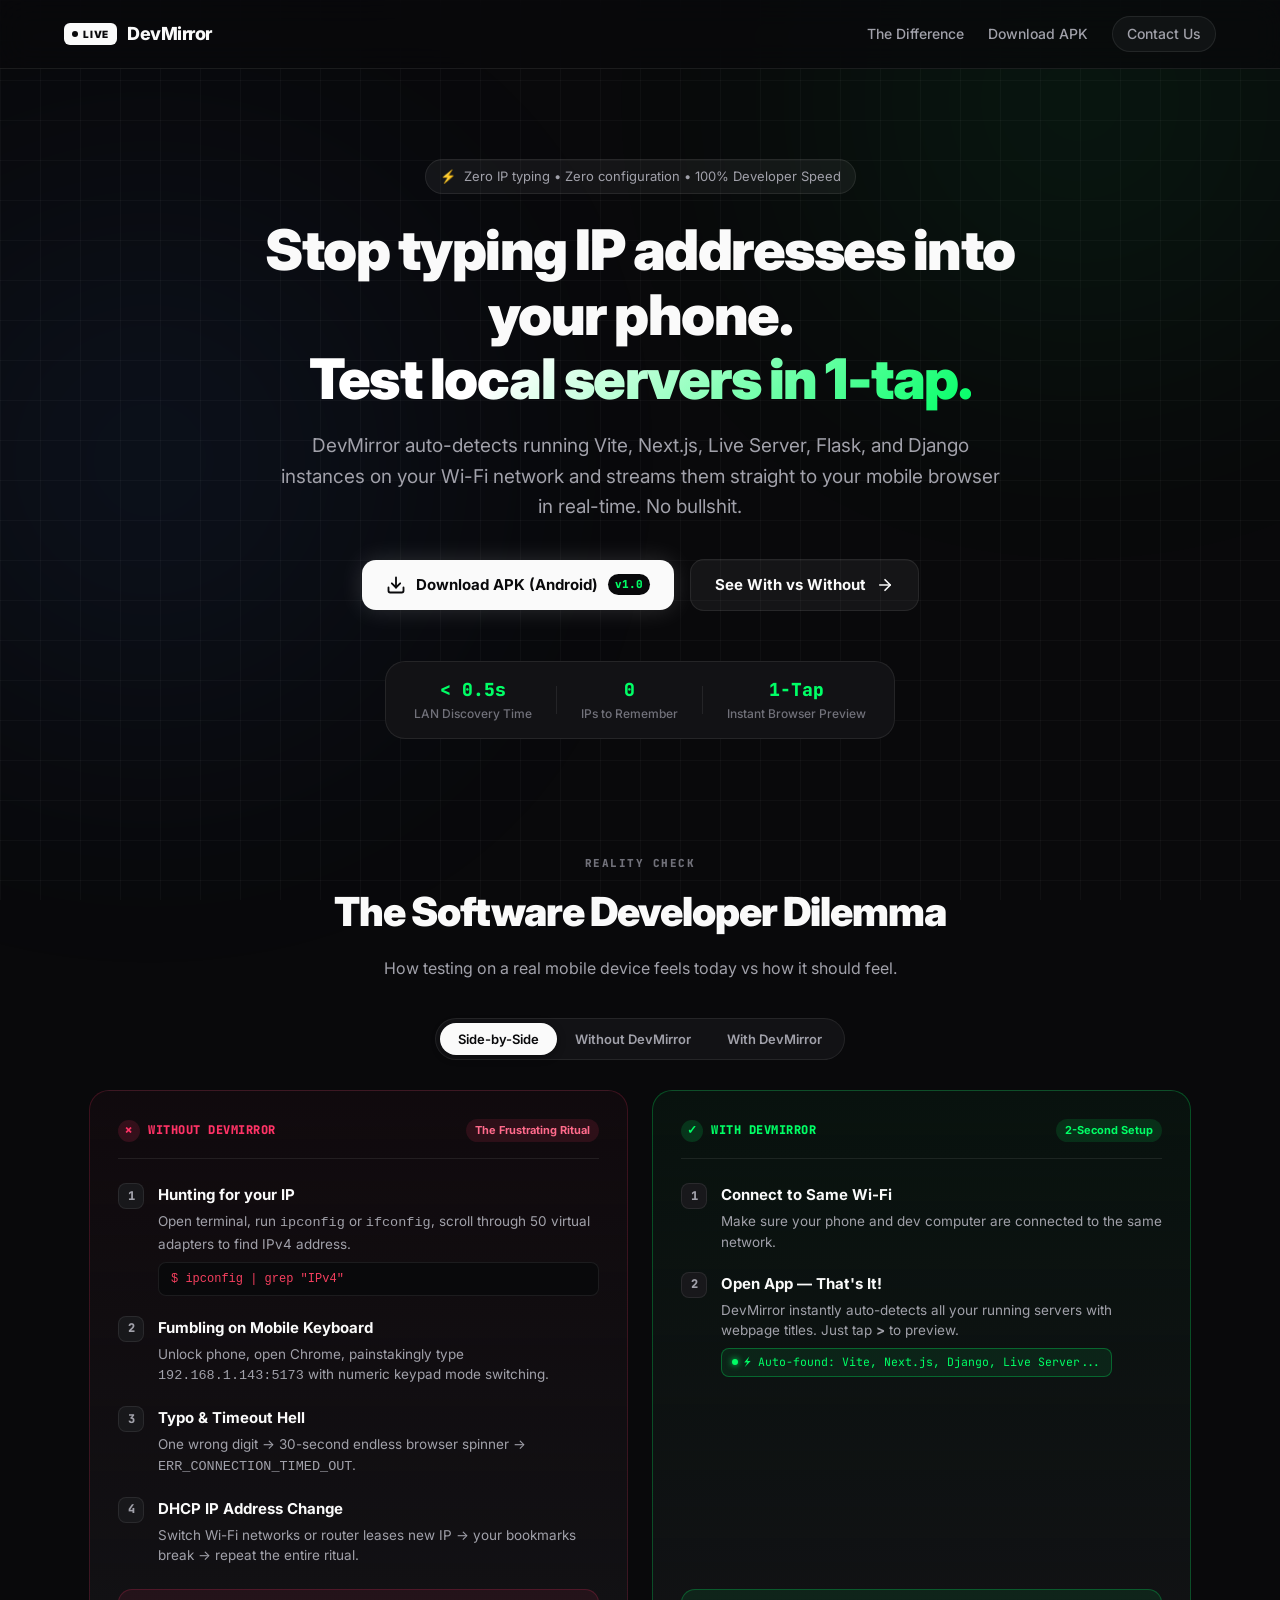
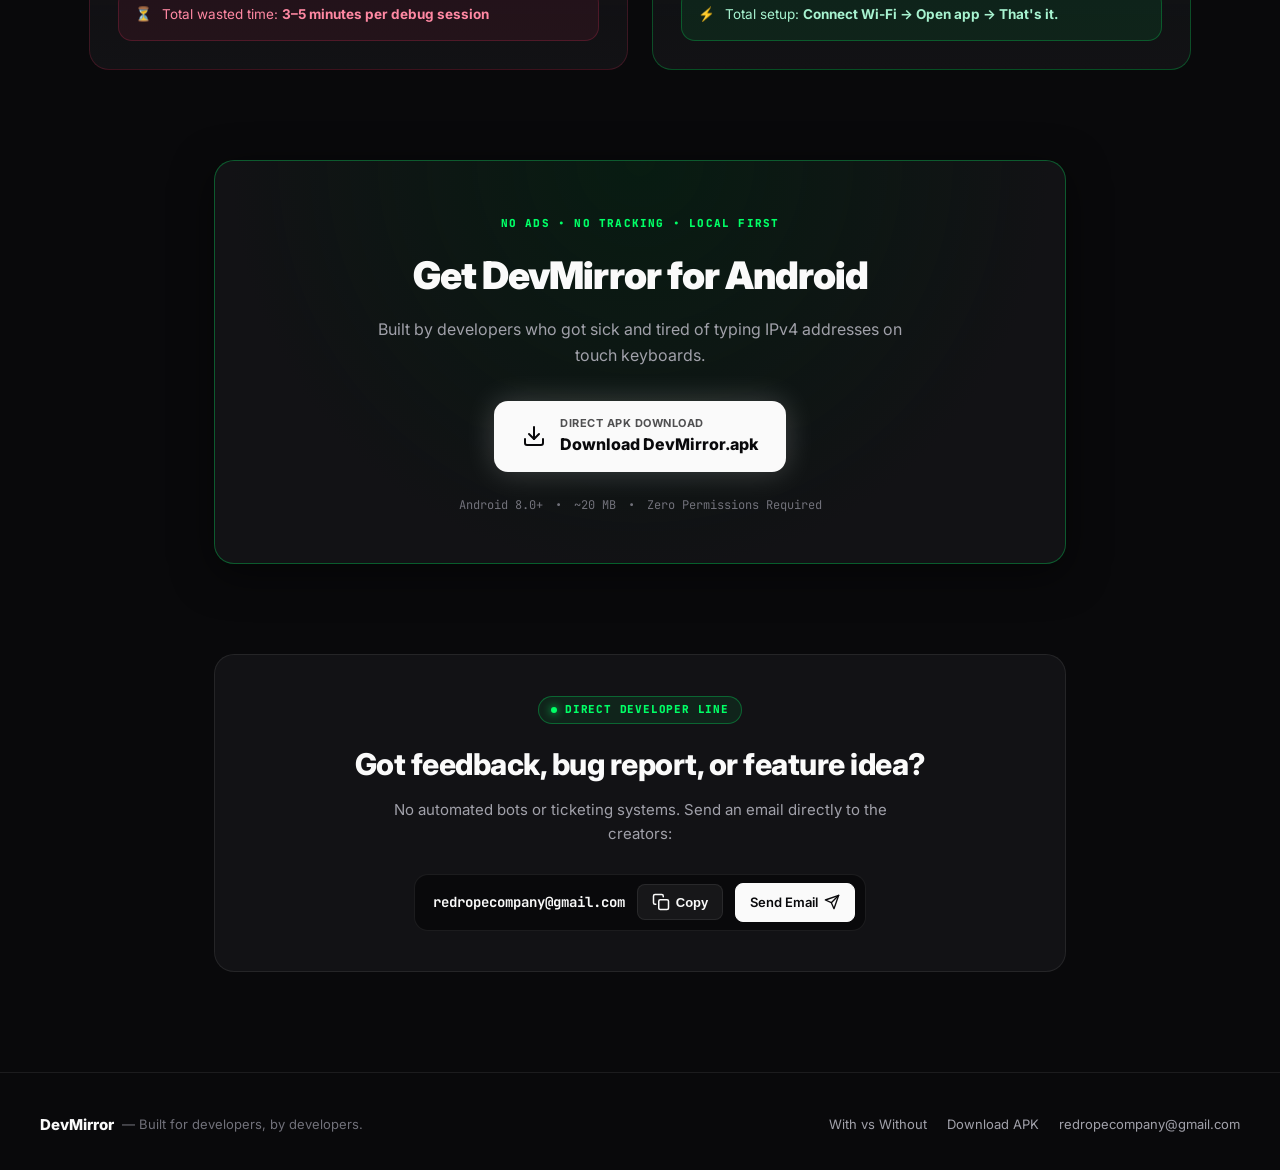
==== website/index.html @ b3a64195 "first commit" ====
<!DOCTYPE html>
<html lang="en">
<head>
  <meta charset="UTF-8">
  <meta name="viewport" content="width=device-width, initial-scale=1.0">
  <title>DevMirror — Local Dev Server on Your Phone with Zero Bullshit</title>
  <meta name="description" content="Stop typing IP addresses into your phone browser. DevMirror auto-discovers your local dev servers (Vite, Next.js, Django, Live Server) across Wi-Fi in 1-tap.">
  <link rel="preconnect" href="https://fonts.googleapis.com">
  <link rel="preconnect" href="https://fonts.gstatic.com" crossorigin>
  <link href="https://fonts.googleapis.com/css2?family=Inter:wght@400;500;600;700;800;900&family=JetBrains+Mono:wght@400;500;700;800&display=swap" rel="stylesheet">
  <link rel="stylesheet" href="styles.css">
</head>
<body>
  <!-- Ambient background lighting -->
  <div class="glow-orb orb-1"></div>
  <div class="glow-orb orb-2"></div>
  <div class="grid-overlay"></div>

  <!-- Navigation Bar -->
  <header class="navbar">
    <div class="nav-container">
      <a href="#" class="logo">
        <div class="live-pill">
          <span class="live-dot"></span>
          <span class="live-text">LIVE</span>
        </div>
        <span class="logo-name">DevMirror</span>
      </a>

      <nav class="nav-links">
        <a href="#comparison" class="nav-link">The Difference</a>
        <a href="DevMirror.apk" download="DevMirror.apk" class="nav-link">Download APK</a>
        <a href="#contact" class="nav-link contact-btn">Contact Us</a>
      </nav>
    </div>
  </header>

  <!-- Hero Section -->
  <main>
    <section class="hero-section">
      <div class="hero-content">
        <div class="hero-tag">
          <span class="tag-icon">⚡</span>
          <span>Zero IP typing • Zero configuration • 100% Developer Speed</span>
        </div>

        <h1 class="hero-title">
          Stop typing IP addresses into your phone.<br>
          <span class="gradient-text">Test local servers in 1-tap.</span>
        </h1>

        <p class="hero-subtitle">
          DevMirror auto-detects running Vite, Next.js, Live Server, Flask, and Django instances on your Wi-Fi network and streams them straight to your mobile browser in real-time. No bullshit.
        </p>

        <div class="hero-actions">
          <a href="DevMirror.apk" download="DevMirror.apk" class="btn btn-primary">
            <svg width="20" height="20" viewBox="0 0 24 24" fill="none" stroke="currentColor" stroke-width="2.2" stroke-linecap="round" stroke-linejoin="round">
              <path d="M21 15v4a2 2 0 0 1-2 2H5a2 2 0 0 1-2-2v-4"></path>
              <polyline points="7 10 12 15 17 10"></polyline>
              <line x1="12" y1="15" x2="12" y2="3"></line>
            </svg>
            <span>Download APK (Android)</span>
            <span class="btn-badge">v1.0</span>
          </a>

          <a href="#comparison" class="btn btn-secondary">
            <span>See With vs Without</span>
            <svg width="18" height="18" viewBox="0 0 24 24" fill="none" stroke="currentColor" stroke-width="2.2" stroke-linecap="round" stroke-linejoin="round">
              <line x1="5" y1="12" x2="19" y2="12"></line>
              <polyline points="12 5 19 12 12 19"></polyline>
            </svg>
          </a>
        </div>

        <div class="hero-stats">
          <div class="stat-item">
            <span class="stat-value">&lt; 0.5s</span>
            <span class="stat-label">LAN Discovery Time</span>
          </div>
          <div class="stat-divider"></div>
          <div class="stat-item">
            <span class="stat-value">0</span>
            <span class="stat-label">IPs to Remember</span>
          </div>
          <div class="stat-divider"></div>
          <div class="stat-item">
            <span class="stat-value">1-Tap</span>
            <span class="stat-label">Instant Browser Preview</span>
          </div>
        </div>
      </div>
    </section>

    <!-- WITH VS WITHOUT DEVMIRROR (CORE COMPARISON) -->
    <section id="comparison" class="comparison-section">
      <div class="section-header">
        <div class="section-badge">REALITY CHECK</div>
        <h2 class="section-title">The Software Developer Dilemma</h2>
        <p class="section-subtitle">How testing on a real mobile device feels today vs how it should feel.</p>
      </div>

      <!-- Comparison Toggle -->
      <div class="toggle-container">
        <div class="segmented-control" id="viewToggle">
          <button class="toggle-btn active" data-view="split">Side-by-Side</button>
          <button class="toggle-btn" data-view="without">Without DevMirror</button>
          <button class="toggle-btn" data-view="with">With DevMirror</button>
        </div>
      </div>

      <!-- Comparison Grid -->
      <div class="comparison-grid" id="comparisonGrid" data-active-view="split">
        <!-- WITHOUT DEVMIRROR CARD -->
        <div class="comparison-card without-card">
          <div class="card-header">
            <div class="status-indicator without-indicator">
              <span class="indicator-icon">✕</span>
              <span class="indicator-text">WITHOUT DEVMIRROR</span>
            </div>
            <span class="pain-badge">The Frustrating Ritual</span>
          </div>

          <div class="step-list">
            <div class="step-item pain">
              <div class="step-number">1</div>
              <div class="step-info">
                <h4>Hunting for your IP</h4>
                <p>Open terminal, run <code>ipconfig</code> or <code>ifconfig</code>, scroll through 50 virtual adapters to find IPv4 address.</p>
                <div class="code-snippet">
                  <code>$ ipconfig | grep "IPv4"</code>
                </div>
              </div>
            </div>

            <div class="step-item pain">
              <div class="step-number">2</div>
              <div class="step-info">
                <h4>Fumbling on Mobile Keyboard</h4>
                <p>Unlock phone, open Chrome, painstakingly type <code>192.168.1.143:5173</code> with numeric keypad mode switching.</p>
              </div>
            </div>

            <div class="step-item pain">
              <div class="step-number">3</div>
              <div class="step-info">
                <h4>Typo & Timeout Hell</h4>
                <p>One wrong digit &rarr; 30-second endless browser spinner &rarr; <code>ERR_CONNECTION_TIMED_OUT</code>.</p>
              </div>
            </div>

            <div class="step-item pain">
              <div class="step-number">4</div>
              <div class="step-info">
                <h4>DHCP IP Address Change</h4>
                <p>Switch Wi-Fi networks or router leases new IP &rarr; your bookmarks break &rarr; repeat the entire ritual.</p>
              </div>
            </div>
          </div>

          <div class="card-footer-summary pain-summary">
            <span class="summary-icon">⏳</span>
            <span>Total wasted time: <strong>3–5 minutes per debug session</strong></span>
          </div>
        </div>

        <!-- WITH DEVMIRROR CARD -->
        <div class="comparison-card with-card">
          <div class="card-header">
            <div class="status-indicator with-indicator">
              <span class="indicator-icon">✓</span>
              <span class="indicator-text">WITH DEVMIRROR</span>
            </div>
            <span class="glory-badge">2-Second Setup</span>
          </div>

          <div class="step-list">
            <div class="step-item gain">
              <div class="step-number">1</div>
              <div class="step-info">
                <h4>Connect to Same Wi-Fi</h4>
                <p>Make sure your phone and dev computer are connected to the same network.</p>
              </div>
            </div>

            <div class="step-item gain">
              <div class="step-number">2</div>
              <div class="step-info">
                <h4>Open App — That's It!</h4>
                <p>DevMirror instantly auto-detects all your running servers with webpage titles. Just tap <strong>&gt;</strong> to preview.</p>
                <div class="detected-pill">
                  <span class="neon-dot"></span>
                  <span>⚡ Auto-found: Vite, Next.js, Django, Live Server...</span>
                </div>
              </div>
            </div>
          </div>

          <div class="card-footer-summary gain-summary">
            <span class="summary-icon">⚡</span>
            <span>Total setup: <strong>Connect Wi-Fi &rarr; Open app &rarr; That's it.</strong></span>
          </div>
        </div>
      </div>
    </section>

    <!-- DOWNLOAD SECTION -->
    <section id="download" class="download-section">
      <div class="download-card">
        <div class="download-badge">NO ADS • NO TRACKING • LOCAL FIRST</div>
        <h2 class="download-title">Get DevMirror for Android</h2>
        <p class="download-desc">Built by developers who got sick and tired of typing IPv4 addresses on touch keyboards.</p>

        <div class="download-buttons">
          <a href="DevMirror.apk" download="DevMirror.apk" class="btn btn-download" id="downloadApkBtn">
            <svg width="24" height="24" viewBox="0 0 24 24" fill="none" stroke="currentColor" stroke-width="2" stroke-linecap="round" stroke-linejoin="round">
              <path d="M21 15v4a2 2 0 0 1-2 2H5a2 2 0 0 1-2-2v-4"></path>
              <polyline points="7 10 12 15 17 10"></polyline>
              <line x1="12" y1="15" x2="12" y2="3"></line>
            </svg>
            <div class="btn-text-block">
              <span class="btn-subtext">Direct APK Download</span>
              <span class="btn-maintext">Download DevMirror.apk</span>
            </div>
          </a>
        </div>

        <div class="download-specs">
          <span>Android 8.0+</span>
          <span>•</span>
          <span>~20 MB</span>
          <span>•</span>
          <span>Zero Permissions Required</span>
        </div>
      </div>
    </section>

    <!-- CONTACT & FEEDBACK SECTION -->
    <section id="contact" class="contact-section">
      <div class="contact-box">
        <div class="contact-neon-header">
          <span class="neon-indicator"></span>
          <span>DIRECT DEVELOPER LINE</span>
        </div>
        <h2 class="contact-title">Got feedback, bug report, or feature idea?</h2>
        <p class="contact-subtitle">No automated bots or ticketing systems. Send an email directly to the creators:</p>

        <div class="email-box">
          <span class="email-address" id="emailText">redropecompany@gmail.com</span>
          <button class="copy-btn" id="copyEmailBtn" aria-label="Copy Email">
            <svg width="18" height="18" viewBox="0 0 24 24" fill="none" stroke="currentColor" stroke-width="2" stroke-linecap="round" stroke-linejoin="round">
              <rect x="9" y="9" width="13" height="13" rx="2" ry="2"></rect>
              <path d="M5 15H4a2 2 0 0 1-2-2V4a2 2 0 0 1 2-2h9a2 2 0 0 1 2 2v1"></path>
            </svg>
            <span id="copyBtnText">Copy</span>
          </button>
          <a href="mailto:redropecompany@gmail.com?subject=[DevMirror]%20Feedback" class="send-btn">
            <span>Send Email</span>
            <svg width="16" height="16" viewBox="0 0 24 24" fill="none" stroke="currentColor" stroke-width="2" stroke-linecap="round" stroke-linejoin="round">
              <line x1="22" y1="2" x2="11" y2="13"></line>
              <polygon points="22 2 15 22 11 13 2 9 22 2"></polygon>
            </svg>
          </a>
        </div>
      </div>
    </section>
  </main>

  <!-- Footer -->
  <footer class="footer">
    <div class="footer-container">
      <div class="footer-brand">
        <span class="footer-logo">DevMirror</span>
        <span class="footer-tagline">— Built for developers, by developers.</span>
      </div>
      <div class="footer-links">
        <a href="#comparison">With vs Without</a>
        <a href="DevMirror.apk" download="DevMirror.apk">Download APK</a>
        <a href="mailto:redropecompany@gmail.com">redropecompany@gmail.com</a>
      </div>
    </div>
  </footer>

  <!-- Toast Notification -->
  <div id="toast" class="toast">Email copied to clipboard!</div>

  <script src="app.js"></script>
</body>
</html>
---- website/styles.css ----
/* ── RESET & BASE STYLES ── */
:root {
  --bg-main: #09090b;
  --bg-surface: #121215;
  --bg-card: #18181b;
  --bg-card-hover: #202025;
  --border-color: rgba(255, 255, 255, 0.08);
  --border-active: rgba(255, 255, 255, 0.2);
  --text-main: #fafafa;
  --text-muted: #a1a1aa;
  --text-dim: #71717a;
  
  --neon-green: #00ff66;
  --neon-green-glow: rgba(0, 255, 102, 0.35);
  --neon-red: #ff3366;
  --neon-red-glow: rgba(255, 51, 102, 0.25);
  --cyan-accent: #00f0ff;
  
  --font-sans: 'Inter', -apple-system, BlinkMacSystemFont, sans-serif;
  --font-mono: 'JetBrains Mono', monospace;
  
  --radius-sm: 8px;
  --radius-md: 14px;
  --radius-lg: 20px;
  --radius-full: 9999px;
  
  --transition: all 0.25s cubic-bezier(0.16, 1, 0.3, 1);
}

*, *::before, *::after {
  box-sizing: border-box;
  margin: 0;
  padding: 0;
}

html {
  scroll-behavior: smooth;
  color-scheme: dark;
}

body {
  background-color: var(--bg-main);
  color: var(--text-main);
  font-family: var(--font-sans);
  line-height: 1.6;
  overflow-x: hidden;
  position: relative;
  min-height: 100vh;
}

/* ── AMBIENT BACKGROUND GLOWS ── */
.glow-orb {
  position: fixed;
  border-radius: 50%;
  filter: blur(140px);
  pointer-events: none;
  z-index: 0;
  opacity: 0.15;
}

.orb-1 {
  width: 600px;
  height: 600px;
  background: radial-gradient(circle, var(--neon-green) 0%, transparent 70%);
  top: -200px;
  right: -100px;
}

.orb-2 {
  width: 700px;
  height: 700px;
  background: radial-gradient(circle, #3b82f6 0%, transparent 70%);
  bottom: 10%;
  left: -200px;
}

.grid-overlay {
  position: fixed;
  inset: 0;
  background-image: 
    linear-gradient(to right, rgba(255, 255, 255, 0.03) 1px, transparent 1px),
    linear-gradient(to bottom, rgba(255, 255, 255, 0.03) 1px, transparent 1px);
  background-size: 40px 40px;
  pointer-events: none;
  z-index: 0;
}

/* ── NAVIGATION ── */
.navbar {
  position: sticky;
  top: 0;
  z-index: 100;
  backdrop-filter: blur(16px);
  -webkit-backdrop-filter: blur(16px);
  background: rgba(9, 9, 11, 0.75);
  border-bottom: 1px solid var(--border-color);
}

.nav-container {
  max-width: 1200px;
  margin: 0 auto;
  padding: 16px 24px;
  display: flex;
  align-items: center;
  justify-content: space-between;
}

.logo {
  display: flex;
  align-items: center;
  gap: 10px;
  text-decoration: none;
  color: var(--text-main);
}

.live-pill {
  display: flex;
  align-items: center;
  gap: 5px;
  background: var(--text-main);
  color: var(--bg-main);
  padding: 3px 8px;
  border-radius: 6px;
  font-size: 10px;
  font-weight: 900;
  letter-spacing: 0.8px;
}

.live-dot {
  width: 6px;
  height: 6px;
  background-color: var(--bg-main);
  border-radius: 50%;
  animation: pulse 1.5s infinite alternate;
}

.logo-name {
  font-size: 18px;
  font-weight: 800;
  letter-spacing: -0.5px;
}

.nav-links {
  display: flex;
  align-items: center;
  gap: 24px;
}

.nav-link {
  color: var(--text-muted);
  text-decoration: none;
  font-size: 14px;
  font-weight: 500;
  transition: var(--transition);
}

.nav-link:hover {
  color: var(--text-main);
}

.contact-btn {
  padding: 6px 14px;
  border: 1px solid var(--border-color);
  border-radius: var(--radius-full);
  background: rgba(255, 255, 255, 0.04);
}

.contact-btn:hover {
  border-color: var(--text-main);
  background: rgba(255, 255, 255, 0.08);
}

/* ── HERO SECTION ── */
.hero-section {
  position: relative;
  z-index: 1;
  padding: 90px 24px 70px;
  text-align: center;
  max-width: 900px;
  margin: 0 auto;
}

.hero-tag {
  display: inline-flex;
  align-items: center;
  gap: 8px;
  background: rgba(255, 255, 255, 0.05);
  border: 1px solid var(--border-color);
  padding: 6px 14px;
  border-radius: var(--radius-full);
  font-size: 13px;
  color: var(--text-muted);
  margin-bottom: 24px;
}

.hero-title {
  font-size: clamp(34px, 5.5vw, 56px);
  font-weight: 900;
  line-height: 1.15;
  letter-spacing: -1.5px;
  margin-bottom: 20px;
}

.gradient-text {
  background: linear-gradient(135deg, #ffffff 30%, var(--neon-green) 100%);
  -webkit-background-clip: text;
  -webkit-text-fill-color: transparent;
}

.hero-subtitle {
  font-size: clamp(16px, 2.2vw, 19px);
  color: var(--text-muted);
  max-width: 720px;
  margin: 0 auto 36px;
  font-weight: 400;
  line-height: 1.6;
}

.hero-actions {
  display: flex;
  align-items: center;
  justify-content: center;
  gap: 16px;
  flex-wrap: wrap;
  margin-bottom: 50px;
}

.btn {
  display: inline-flex;
  align-items: center;
  justify-content: center;
  gap: 10px;
  padding: 13px 24px;
  border-radius: var(--radius-md);
  font-size: 15px;
  font-weight: 700;
  text-decoration: none;
  cursor: pointer;
  transition: var(--transition);
}

.btn-primary {
  background-color: var(--text-main);
  color: var(--bg-main);
  box-shadow: 0 0 25px rgba(255, 255, 255, 0.15);
}

.btn-primary:hover {
  transform: translateY(-2px);
  box-shadow: 0 4px 30px rgba(255, 255, 255, 0.25);
}

.btn-badge {
  background: var(--bg-main);
  color: var(--neon-green);
  font-size: 11px;
  padding: 2px 7px;
  border-radius: var(--radius-full);
  font-family: var(--font-mono);
  font-weight: 800;
}

.btn-secondary {
  background: rgba(255, 255, 255, 0.05);
  color: var(--text-main);
  border: 1px solid var(--border-color);
}

.btn-secondary:hover {
  background: rgba(255, 255, 255, 0.1);
  border-color: var(--border-active);
  transform: translateY(-2px);
}

.hero-stats {
  display: inline-flex;
  align-items: center;
  gap: 24px;
  padding: 14px 28px;
  background: var(--bg-surface);
  border: 1px solid var(--border-color);
  border-radius: var(--radius-lg);
  flex-wrap: wrap;
  justify-content: center;
}

.stat-item {
  display: flex;
  flex-direction: column;
  align-items: center;
}

.stat-value {
  font-family: var(--font-mono);
  font-weight: 800;
  font-size: 18px;
  color: var(--neon-green);
}

.stat-label {
  font-size: 12px;
  color: var(--text-dim);
  font-weight: 500;
}

.stat-divider {
  width: 1px;
  height: 28px;
  background: var(--border-color);
}

/* ── COMPARISON SECTION (WITH VS WITHOUT) ── */
.comparison-section {
  position: relative;
  z-index: 1;
  max-width: 1150px;
  margin: 40px auto 90px;
  padding: 0 24px;
}

.section-header {
  text-align: center;
  margin-bottom: 36px;
}

.section-badge {
  display: inline-block;
  font-family: var(--font-mono);
  font-size: 11px;
  font-weight: 800;
  letter-spacing: 1.5px;
  color: var(--text-dim);
  margin-bottom: 8px;
}

.section-title {
  font-size: clamp(28px, 4vw, 40px);
  font-weight: 900;
  letter-spacing: -1px;
  margin-bottom: 12px;
}

.section-subtitle {
  font-size: 16px;
  color: var(--text-muted);
}

.toggle-container {
  display: flex;
  justify-content: center;
  margin-bottom: 30px;
}

.segmented-control {
  display: flex;
  background: var(--bg-surface);
  border: 1px solid var(--border-color);
  padding: 4px;
  border-radius: var(--radius-full);
}

.toggle-btn {
  background: transparent;
  border: none;
  color: var(--text-muted);
  font-family: var(--font-sans);
  font-size: 13px;
  font-weight: 600;
  padding: 8px 18px;
  border-radius: var(--radius-full);
  cursor: pointer;
  transition: var(--transition);
}

.toggle-btn.active {
  background: var(--text-main);
  color: var(--bg-main);
  box-shadow: 0 2px 8px rgba(0, 0, 0, 0.4);
}

.comparison-grid {
  display: grid;
  grid-template-columns: 1fr 1fr;
  gap: 24px;
  transition: var(--transition);
}

/* Views toggling */
.comparison-grid[data-active-view="without"] .with-card {
  display: none;
}
.comparison-grid[data-active-view="without"] {
  grid-template-columns: 1fr;
  max-width: 680px;
  margin: 0 auto;
}

.comparison-grid[data-active-view="with"] .without-card {
  display: none;
}
.comparison-grid[data-active-view="with"] {
  grid-template-columns: 1fr;
  max-width: 680px;
  margin: 0 auto;
}

.comparison-card {
  background: var(--bg-surface);
  border: 1px solid var(--border-color);
  border-radius: var(--radius-lg);
  padding: 28px;
  display: flex;
  flex-direction: column;
  position: relative;
  overflow: hidden;
  transition: var(--transition);
}

.without-card {
  border-color: rgba(255, 51, 102, 0.18);
  background: linear-gradient(180deg, rgba(255, 51, 102, 0.03) 0%, var(--bg-surface) 100%);
}

.without-card:hover {
  border-color: rgba(255, 51, 102, 0.35);
  box-shadow: 0 8px 30px var(--neon-red-glow);
}

.with-card {
  border-color: rgba(0, 255, 102, 0.25);
  background: linear-gradient(180deg, rgba(0, 255, 102, 0.04) 0%, var(--bg-surface) 100%);
}

.with-card:hover {
  border-color: var(--neon-green);
  box-shadow: 0 8px 35px var(--neon-green-glow);
}

.card-header {
  display: flex;
  align-items: center;
  justify-content: space-between;
  margin-bottom: 24px;
  padding-bottom: 16px;
  border-bottom: 1px solid var(--border-color);
}

.status-indicator {
  display: flex;
  align-items: center;
  gap: 8px;
  font-family: var(--font-mono);
  font-size: 12px;
  font-weight: 800;
  letter-spacing: 0.5px;
}

.without-indicator {
  color: var(--neon-red);
}

.with-indicator {
  color: var(--neon-green);
}

.indicator-icon {
  display: inline-flex;
  align-items: center;
  justify-content: center;
  width: 22px;
  height: 22px;
  border-radius: 50%;
  font-weight: 900;
  font-size: 12px;
}

.without-indicator .indicator-icon {
  background: rgba(255, 51, 102, 0.15);
  color: var(--neon-red);
}

.with-indicator .indicator-icon {
  background: rgba(0, 255, 102, 0.15);
  color: var(--neon-green);
}

.pain-badge, .glory-badge {
  font-size: 11px;
  font-weight: 700;
  padding: 3px 9px;
  border-radius: var(--radius-full);
}

.pain-badge {
  background: rgba(255, 51, 102, 0.12);
  color: #ff6b8b;
}

.glory-badge {
  background: rgba(0, 255, 102, 0.12);
  color: var(--neon-green);
}

.step-list {
  display: flex;
  flex-direction: column;
  gap: 20px;
  flex-grow: 1;
  margin-bottom: 24px;
}

.step-item {
  display: flex;
  gap: 14px;
  align-items: flex-start;
}

.step-number {
  width: 26px;
  height: 26px;
  flex-shrink: 0;
  display: flex;
  align-items: center;
  justify-content: center;
  border-radius: var(--radius-sm);
  font-family: var(--font-mono);
  font-size: 12px;
  font-weight: 800;
  background: var(--bg-card);
  border: 1px solid var(--border-color);
  color: var(--text-muted);
}

.step-info h4 {
  font-size: 15px;
  font-weight: 700;
  margin-bottom: 4px;
}

.step-info p {
  font-size: 13.5px;
  color: var(--text-muted);
  line-height: 1.5;
}

.code-snippet {
  margin-top: 8px;
  background: var(--bg-main);
  padding: 6px 12px;
  border-radius: var(--radius-sm);
  border: 1px solid var(--border-color);
  font-family: var(--font-mono);
  font-size: 12px;
  color: #f43f5e;
}

.detected-pill {
  display: inline-flex;
  align-items: center;
  gap: 6px;
  margin-top: 8px;
  background: rgba(0, 255, 102, 0.08);
  border: 1px solid rgba(0, 255, 102, 0.3);
  padding: 4px 10px;
  border-radius: var(--radius-sm);
  font-family: var(--font-mono);
  font-size: 11.5px;
  color: var(--neon-green);
}

.neon-dot {
  width: 6px;
  height: 6px;
  background: var(--neon-green);
  border-radius: 50%;
  box-shadow: 0 0 6px var(--neon-green);
}

.card-footer-summary {
  padding: 14px 16px;
  border-radius: var(--radius-md);
  font-size: 13.5px;
  display: flex;
  align-items: center;
  gap: 10px;
}

.pain-summary {
  background: rgba(255, 51, 102, 0.08);
  border: 1px solid rgba(255, 51, 102, 0.2);
  color: #ff88a3;
}

.gain-summary {
  background: rgba(0, 255, 102, 0.08);
  border: 1px solid rgba(0, 255, 102, 0.25);
  color: #a7f3d0;
}

@keyframes pulse {
  0% { opacity: 0.4; }
  100% { opacity: 1; }
}

/* ── DOWNLOAD SECTION ── */
.download-section {
  position: relative;
  z-index: 1;
  max-width: 900px;
  margin: 0 auto 90px;
  padding: 0 24px;
}

.download-card {
  background: radial-gradient(circle at top, rgba(0, 255, 102, 0.08) 0%, var(--bg-surface) 70%);
  border: 1px solid rgba(0, 255, 102, 0.3);
  border-radius: var(--radius-lg);
  padding: 48px 32px;
  text-align: center;
  box-shadow: 0 10px 40px rgba(0, 0, 0, 0.5);
}

.download-badge {
  display: inline-block;
  font-family: var(--font-mono);
  font-size: 11px;
  font-weight: 800;
  letter-spacing: 1.2px;
  color: var(--neon-green);
  margin-bottom: 12px;
}

.download-title {
  font-size: clamp(28px, 4vw, 38px);
  font-weight: 900;
  margin-bottom: 12px;
  letter-spacing: -1px;
}

.download-desc {
  font-size: 16px;
  color: var(--text-muted);
  max-width: 540px;
  margin: 0 auto 32px;
}

.download-buttons {
  display: flex;
  justify-content: center;
  margin-bottom: 24px;
}

.btn-download {
  background: var(--text-main);
  color: var(--bg-main);
  padding: 14px 28px;
  border-radius: var(--radius-md);
  text-decoration: none;
  display: inline-flex;
  align-items: center;
  gap: 14px;
  box-shadow: 0 0 30px rgba(255, 255, 255, 0.2);
  transition: var(--transition);
}

.btn-download:hover {
  transform: translateY(-3px);
  box-shadow: 0 6px 40px rgba(255, 255, 255, 0.35);
}

.btn-text-block {
  display: flex;
  flex-direction: column;
  align-items: flex-start;
  text-align: left;
}

.btn-subtext {
  font-size: 11px;
  text-transform: uppercase;
  letter-spacing: 0.5px;
  font-weight: 700;
  opacity: 0.7;
}

.btn-maintext {
  font-size: 16px;
  font-weight: 800;
}

.download-specs {
  display: flex;
  align-items: center;
  justify-content: center;
  gap: 12px;
  font-size: 12px;
  color: var(--text-dim);
  font-family: var(--font-mono);
}

/* ── CONTACT & FEEDBACK SECTION ── */
.contact-section {
  position: relative;
  z-index: 1;
  max-width: 900px;
  margin: 0 auto 100px;
  padding: 0 24px;
}

.contact-box {
  background: var(--bg-surface);
  border: 1px solid var(--border-color);
  border-radius: var(--radius-lg);
  padding: 40px 32px;
  text-align: center;
}

.contact-neon-header {
  display: inline-flex;
  align-items: center;
  gap: 8px;
  border: 1px solid rgba(0, 255, 102, 0.3);
  background: rgba(0, 255, 102, 0.08);
  padding: 4px 12px;
  border-radius: var(--radius-full);
  font-family: var(--font-mono);
  font-size: 11px;
  font-weight: 800;
  letter-spacing: 0.8px;
  color: var(--neon-green);
  margin-bottom: 16px;
}

.neon-indicator {
  width: 6px;
  height: 6px;
  background: var(--neon-green);
  border-radius: 50%;
  box-shadow: 0 0 8px var(--neon-green);
}

.contact-title {
  font-size: clamp(22px, 3vw, 30px);
  font-weight: 800;
  letter-spacing: -0.5px;
  margin-bottom: 10px;
}

.contact-subtitle {
  font-size: 15px;
  color: var(--text-muted);
  max-width: 500px;
  margin: 0 auto 28px;
}

.email-box {
  display: inline-flex;
  align-items: center;
  gap: 12px;
  background: var(--bg-main);
  border: 1px solid var(--border-color);
  padding: 8px 10px 8px 18px;
  border-radius: var(--radius-md);
  flex-wrap: wrap;
  justify-content: center;
}

.email-address {
  font-family: var(--font-mono);
  font-size: 14px;
  font-weight: 700;
  color: var(--text-main);
}

.copy-btn, .send-btn {
  display: inline-flex;
  align-items: center;
  gap: 6px;
  padding: 8px 14px;
  border-radius: var(--radius-sm);
  font-size: 13px;
  font-weight: 600;
  cursor: pointer;
  transition: var(--transition);
  text-decoration: none;
}

.copy-btn {
  background: rgba(255, 255, 255, 0.06);
  border: 1px solid var(--border-color);
  color: var(--text-main);
}

.copy-btn:hover {
  background: rgba(255, 255, 255, 0.12);
  border-color: var(--border-active);
}

.send-btn {
  background: var(--text-main);
  border: 1px solid var(--text-main);
  color: var(--bg-main);
}

.send-btn:hover {
  opacity: 0.9;
  transform: translateY(-1px);
}

/* ── FOOTER ── */
.footer {
  border-top: 1px solid var(--border-color);
  background: var(--bg-main);
  padding: 40px 24px;
  position: relative;
  z-index: 1;
}

.footer-container {
  max-width: 1200px;
  margin: 0 auto;
  display: flex;
  align-items: center;
  justify-content: space-between;
  flex-wrap: wrap;
  gap: 20px;
}

.footer-brand {
  display: flex;
  align-items: center;
  gap: 8px;
}

.footer-logo {
  font-weight: 800;
  font-size: 15px;
}

.footer-tagline {
  font-size: 13px;
  color: var(--text-dim);
}

.footer-links {
  display: flex;
  align-items: center;
  gap: 20px;
  flex-wrap: wrap;
}

.footer-links a {
  font-size: 13px;
  color: var(--text-muted);
  text-decoration: none;
  transition: var(--transition);
}

.footer-links a:hover {
  color: var(--text-main);
}

/* ── TOAST NOTIFICATION ── */
.toast {
  position: fixed;
  bottom: 24px;
  left: 50%;
  transform: translateX(-50%) translateY(100px);
  background: #ffffff;
  color: #000000;
  font-weight: 700;
  font-size: 14px;
  padding: 12px 24px;
  border-radius: var(--radius-full);
  box-shadow: 0 10px 30px rgba(0, 0, 0, 0.5);
  opacity: 0;
  pointer-events: none;
  transition: all 0.3s cubic-bezier(0.16, 1, 0.3, 1);
  z-index: 1000;
}

.toast.show {
  transform: translateX(-50%) translateY(0);
  opacity: 1;
}

/* ── RESPONSIVE STYLING ── */
@media (max-width: 900px) {
  .comparison-grid {
    grid-template-columns: 1fr;
  }
  
  .simulator-container {
    grid-template-columns: 1fr;
  }

  .phone-col {
    margin-top: 20px;
  }
}

@media (max-width: 600px) {
  .nav-links .nav-link:not(.contact-btn) {
    display: none;
  }
  
  .hero-stats {
    flex-direction: column;
    gap: 12px;
  }
  
  .stat-divider {
    width: 60px;
    height: 1px;
  }
  
  .email-box {
    flex-direction: column;
    width: 100%;
  }
  
  .copy-btn, .send-btn {
    width: 100%;
    justify-content: center;
  }
}
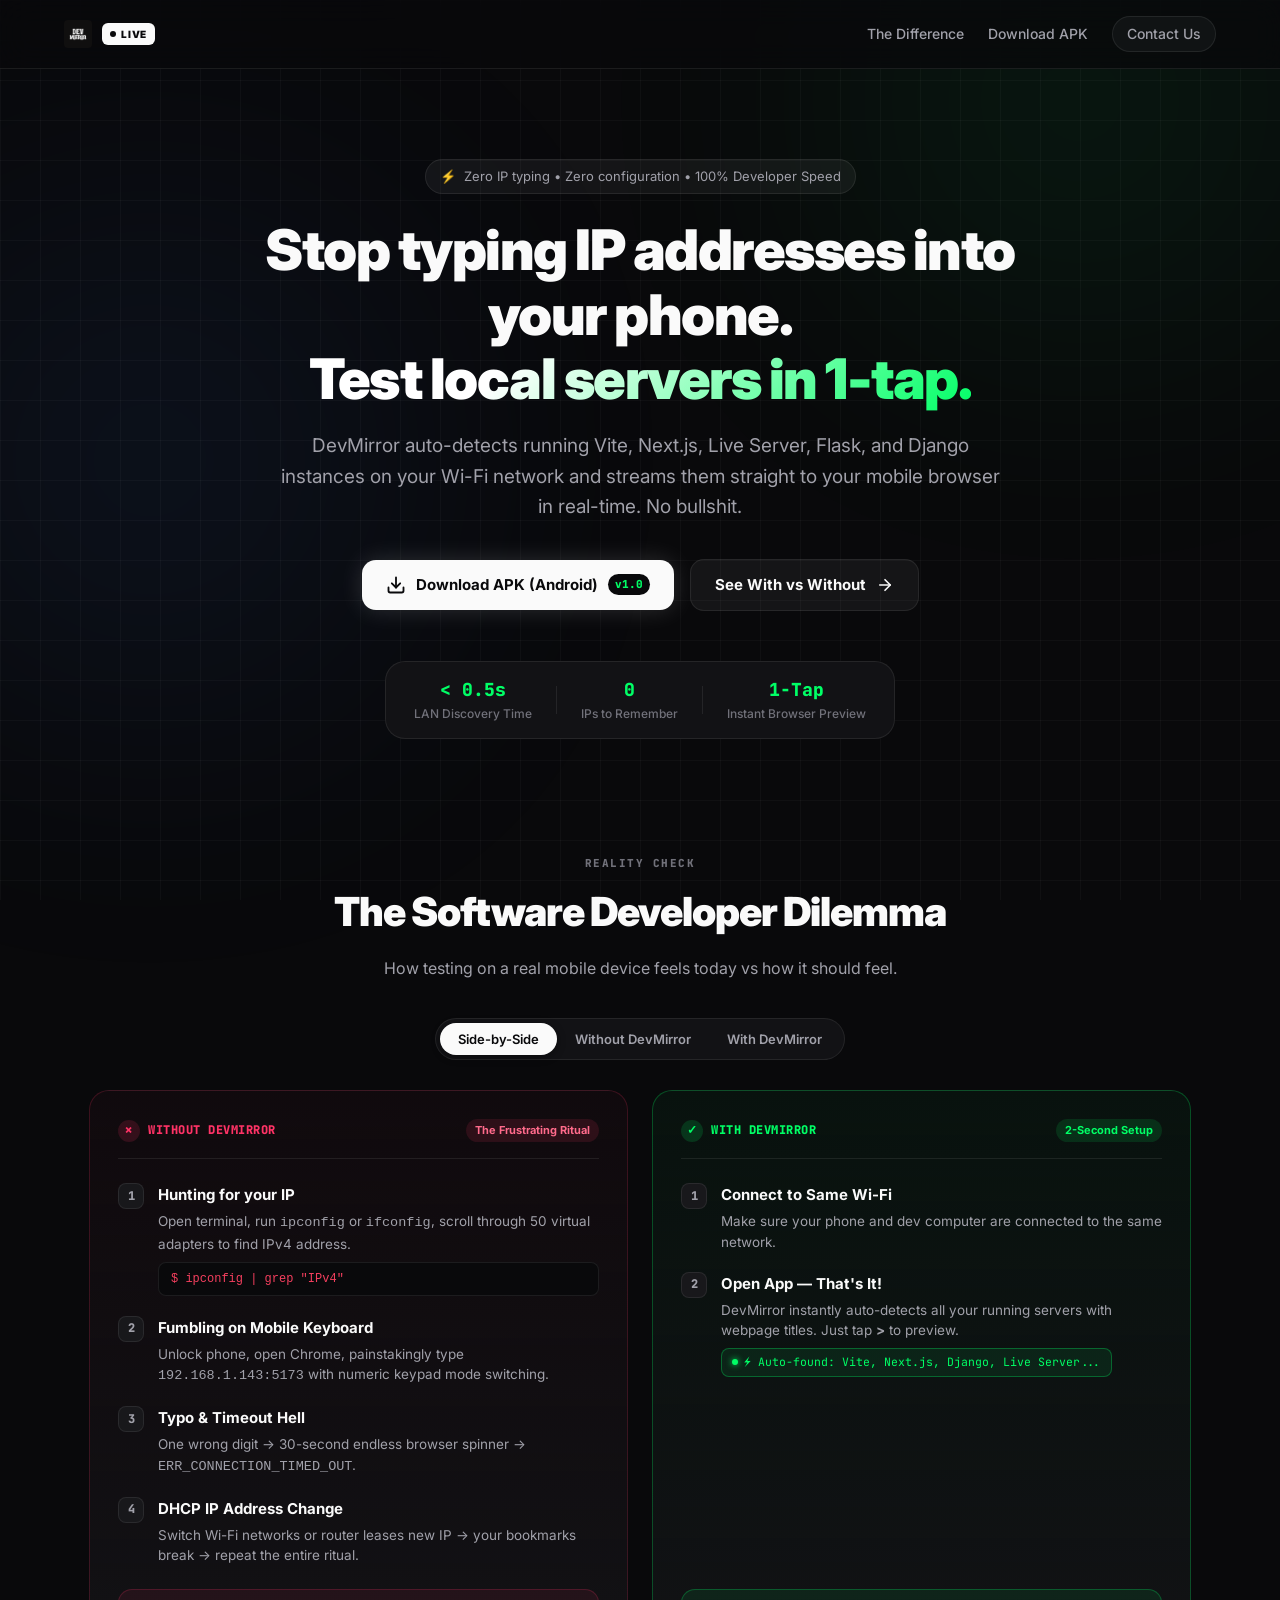
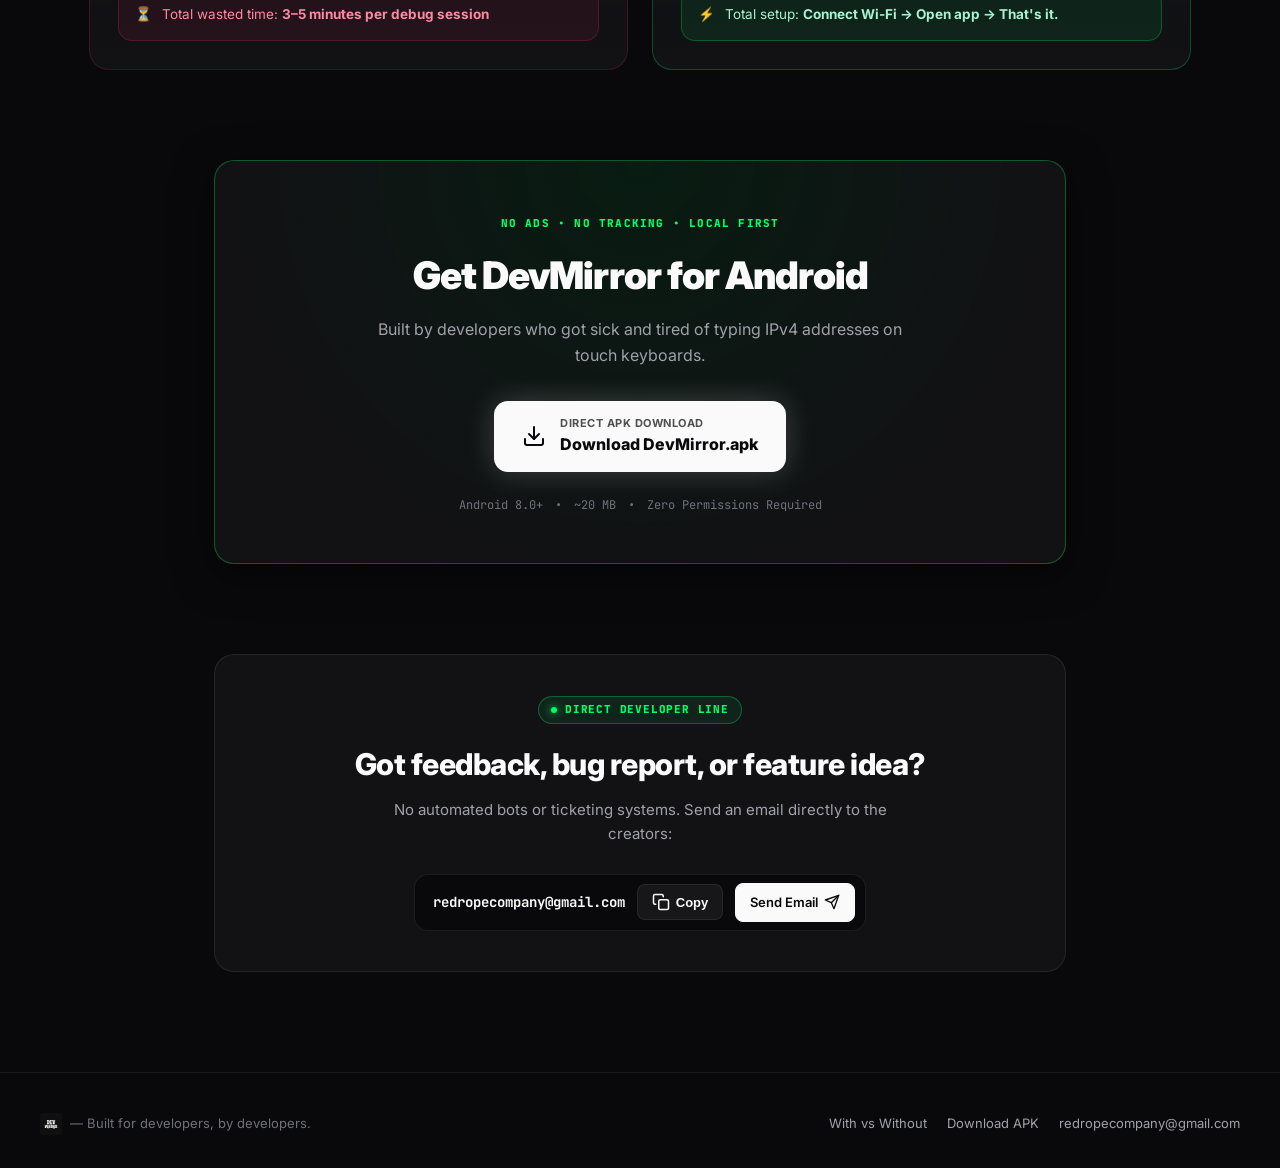
==== commit cbcb70bf: "feat: add app launcher icons and launch website landing page" ====
--- a/website/index.html
+++ b/website/index.html
@@ -8,6 +8,9 @@
   <link rel="preconnect" href="https://fonts.googleapis.com">
   <link rel="preconnect" href="https://fonts.gstatic.com" crossorigin>
   <link href="https://fonts.googleapis.com/css2?family=Inter:wght@400;500;600;700;800;900&family=JetBrains+Mono:wght@400;500;700;800&display=swap" rel="stylesheet">
+  <link rel="icon" type="image/png" href="logo.png">
+  <link rel="apple-touch-icon" href="logo.png">
+  <meta property="og:image" content="logo.png">
   <link rel="stylesheet" href="styles.css">
 </head>
 <body>
@@ -20,11 +23,11 @@
   <header class="navbar">
     <div class="nav-container">
       <a href="#" class="logo">
+        <img src="logo.png" alt="DevMirror" class="brand-logo-img">
         <div class="live-pill">
           <span class="live-dot"></span>
           <span class="live-text">LIVE</span>
         </div>
-        <span class="logo-name">DevMirror</span>
       </a>
 
       <nav class="nav-links">
@@ -270,7 +273,7 @@
   <footer class="footer">
     <div class="footer-container">
       <div class="footer-brand">
-        <span class="footer-logo">DevMirror</span>
+        <img src="logo.png" alt="DevMirror" class="footer-logo-img">
         <span class="footer-tagline">— Built for developers, by developers.</span>
       </div>
       <div class="footer-links">
--- a/website/styles.css
+++ b/website/styles.css
@@ -134,6 +134,13 @@
   animation: pulse 1.5s infinite alternate;
 }
 
+.brand-logo-img {
+  height: 28px;
+  width: auto;
+  border-radius: 4px;
+  object-fit: contain;
+}
+
 .logo-name {
   font-size: 18px;
   font-weight: 800;
@@ -830,6 +837,13 @@
   display: flex;
   align-items: center;
   gap: 8px;
+}
+
+.footer-logo-img {
+  height: 22px;
+  width: auto;
+  border-radius: 3px;
+  object-fit: contain;
 }
 
 .footer-logo {
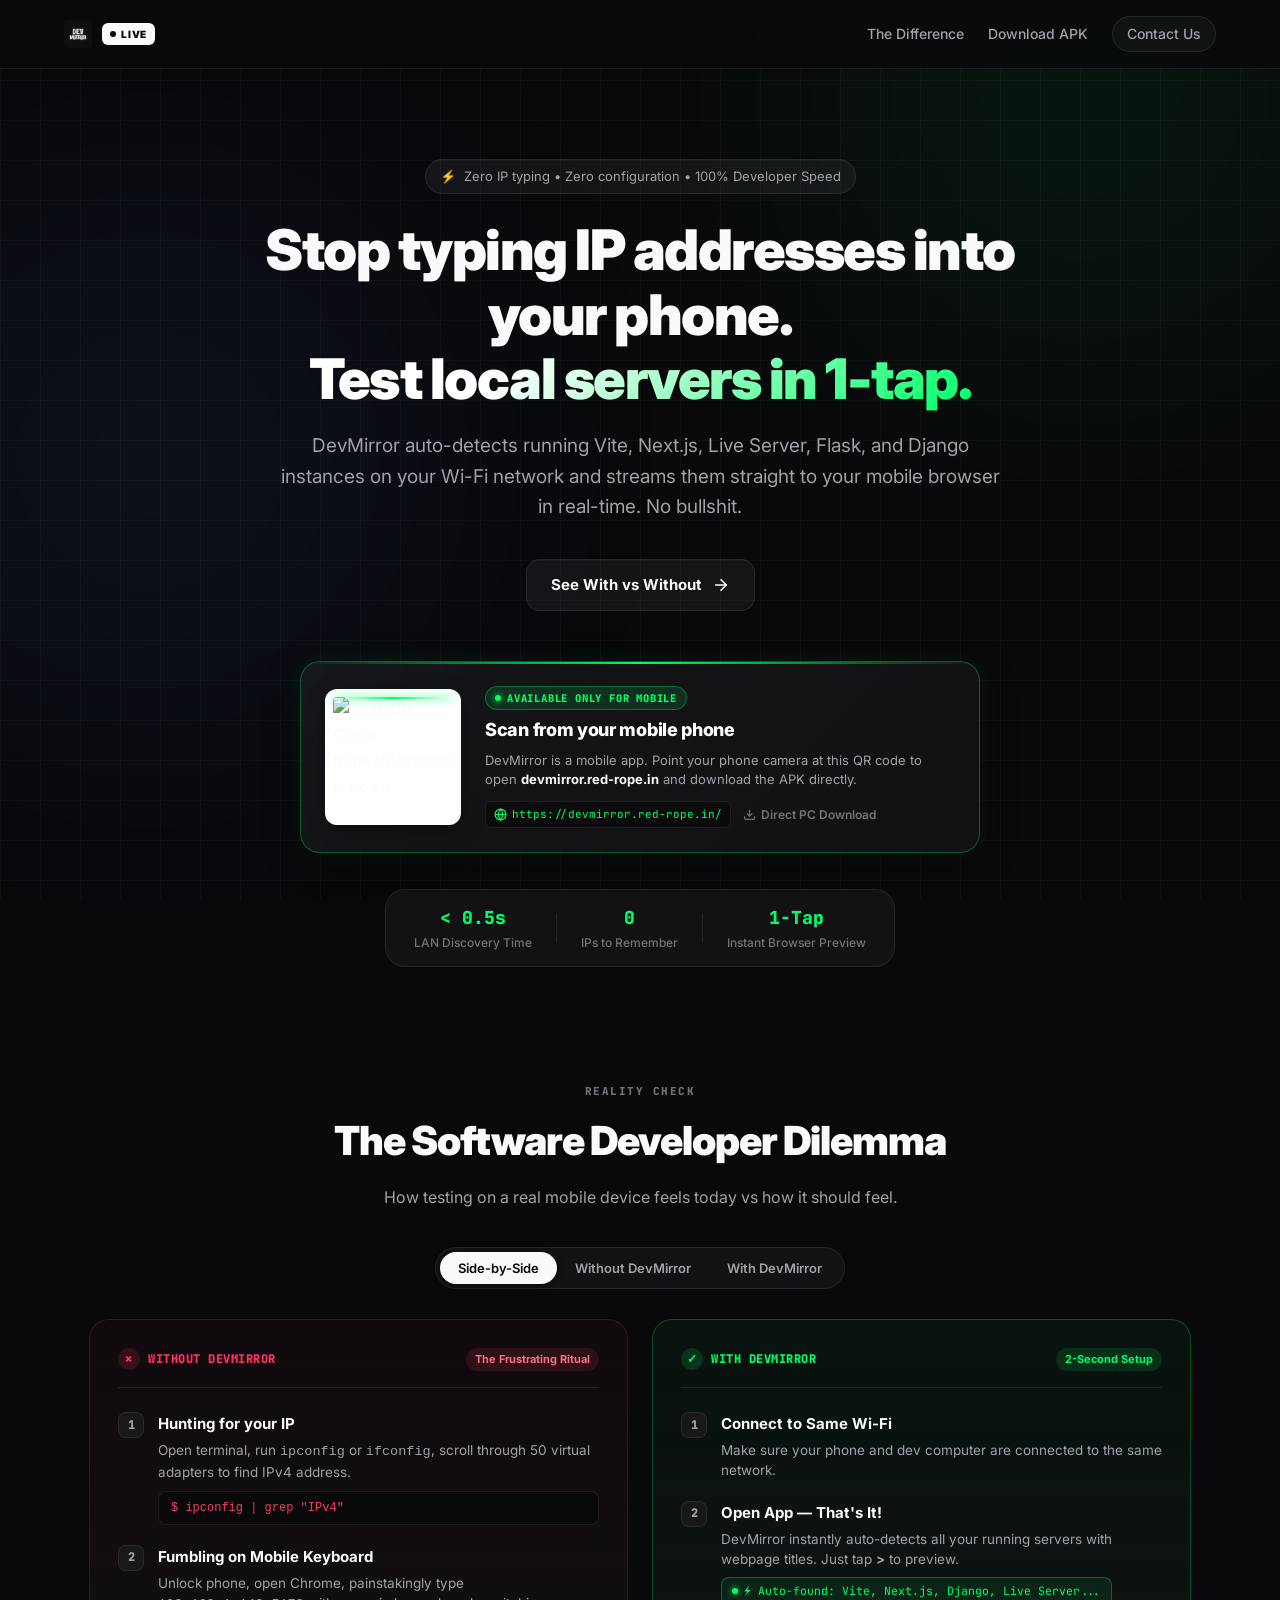
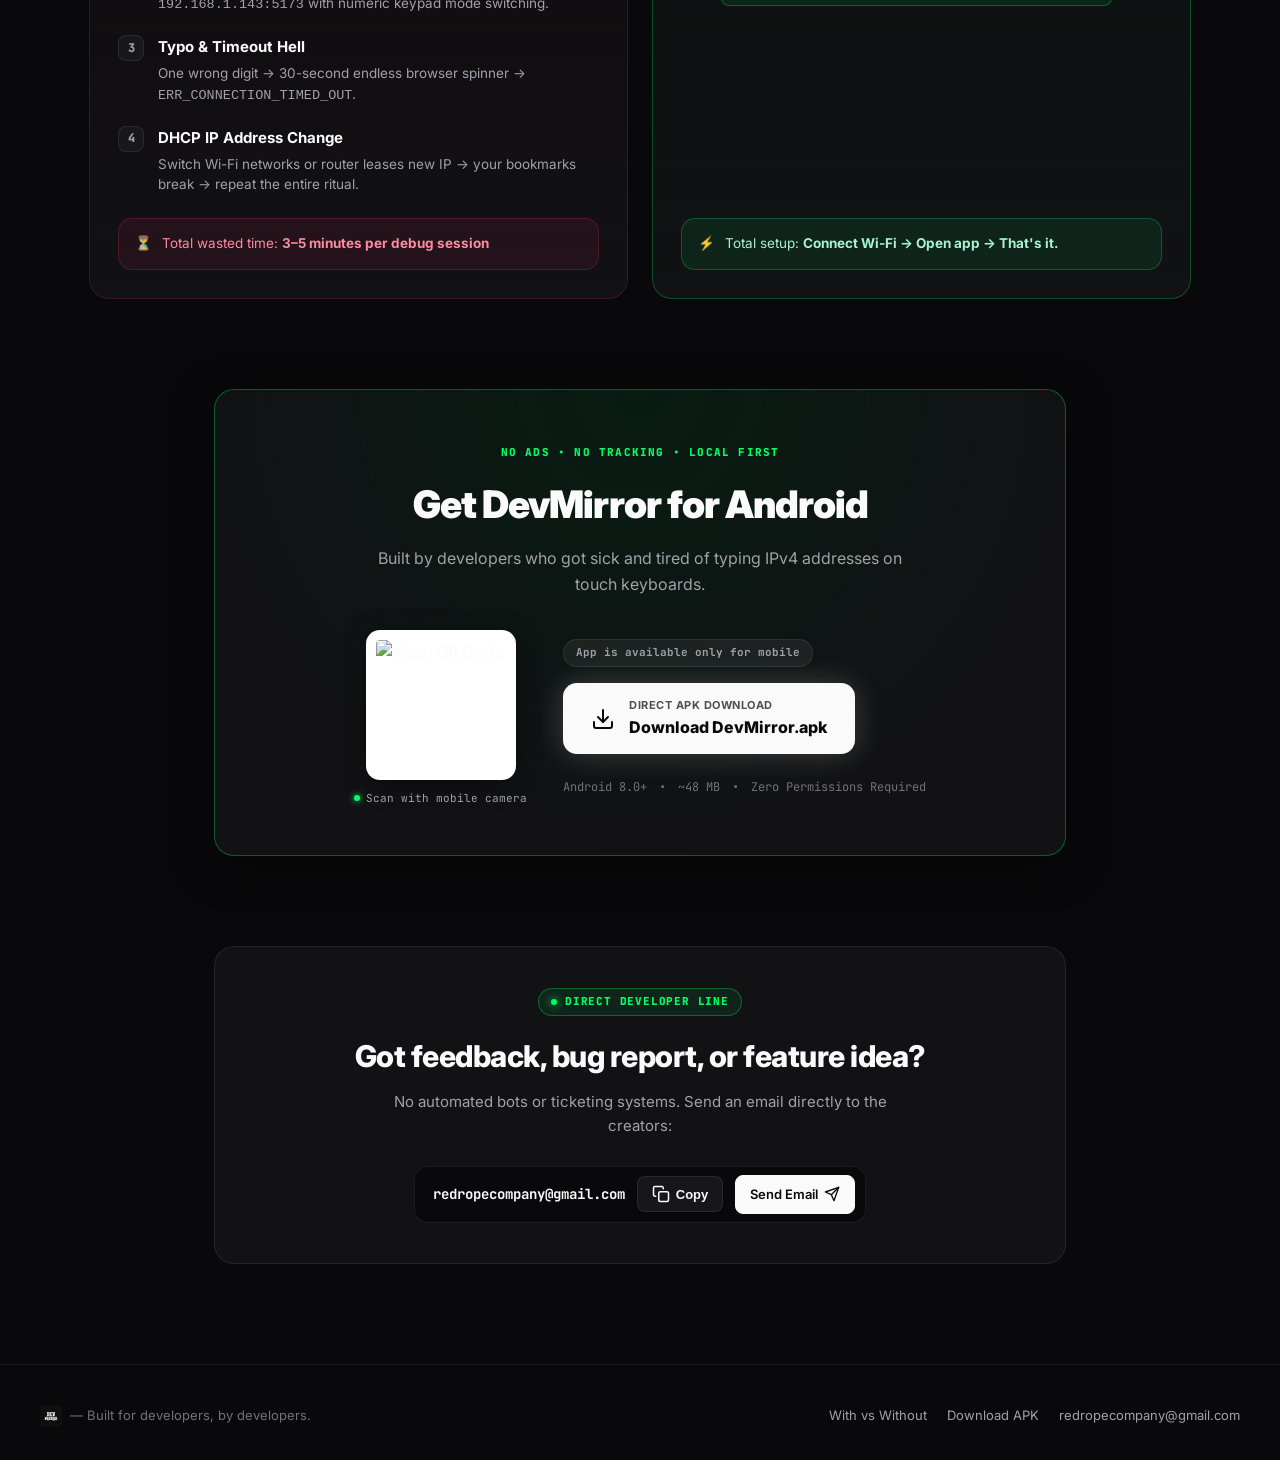
==== commit 4a5c6b45: "up" ====
--- a/website/index.html
+++ b/website/index.html
@@ -57,7 +57,7 @@
         </p>
 
         <div class="hero-actions">
-          <a href="DevMirror.apk" download="DevMirror.apk" class="btn btn-primary">
+          <a href="DevMirror.apk" download="DevMirror.apk" class="btn btn-primary mobile-cta-btn">
             <svg width="20" height="20" viewBox="0 0 24 24" fill="none" stroke="currentColor" stroke-width="2.2" stroke-linecap="round" stroke-linejoin="round">
               <path d="M21 15v4a2 2 0 0 1-2 2H5a2 2 0 0 1-2-2v-4"></path>
               <polyline points="7 10 12 15 17 10"></polyline>
@@ -76,6 +76,39 @@
           </a>
         </div>
 
+        <!-- PC VIEW: QR CODE CALLOUT (SCAN FROM MOBILE) -->
+        <div class="pc-qr-hero">
+          <div class="pc-qr-card">
+            <div class="pc-qr-code-wrapper">
+              <div class="qr-frame">
+                <img src="https://api.qrserver.com/v1/create-qr-code/?size=240x240&data=https%3A%2F%2Fdevmirror.red-rope.in%2F&margin=10&color=000000&bgcolor=ffffff" alt="Scan QR Code - https://devmirror.red-rope.in/" class="qr-img" width="130" height="130" loading="eager">
+              </div>
+              <div class="qr-scan-line"></div>
+            </div>
+
+            <div class="pc-qr-content">
+              <div class="pc-qr-badge">
+                <span class="mobile-pulse-dot"></span>
+                <span>AVAILABLE ONLY FOR MOBILE</span>
+              </div>
+              <h3 class="pc-qr-heading">Scan from your mobile phone</h3>
+              <p class="pc-qr-subtext">
+                DevMirror is a mobile app. Point your phone camera at this QR code to open <strong>devmirror.red-rope.in</strong> and download the APK directly.
+              </p>
+              <div class="pc-qr-footer">
+                <div class="pc-url-tag">
+                  <svg width="13" height="13" viewBox="0 0 24 24" fill="none" stroke="currentColor" stroke-width="2.2"><circle cx="12" cy="12" r="10"></circle><line x1="2" y1="12" x2="22" y2="12"></line><path d="M12 2a15.3 15.3 0 0 1 4 10 15.3 15.3 0 0 1-4 10 15.3 15.3 0 0 1-4-10 15.3 15.3 0 0 1 4-10z"></path></svg>
+                  <span>https://devmirror.red-rope.in/</span>
+                </div>
+                <a href="DevMirror.apk" download="DevMirror.apk" class="pc-direct-download" title="Download directly on PC">
+                  <svg width="13" height="13" viewBox="0 0 24 24" fill="none" stroke="currentColor" stroke-width="2.2"><path d="M21 15v4a2 2 0 0 1-2 2H5a2 2 0 0 1-2-2v-4"></path><polyline points="7 10 12 15 17 10"></polyline><line x1="12" y1="15" x2="12" y2="3"></line></svg>
+                  <span>Direct PC Download</span>
+                </a>
+              </div>
+            </div>
+          </div>
+        </div>
+
         <div class="hero-stats">
           <div class="stat-item">
             <span class="stat-value">&lt; 0.5s</span>
@@ -214,26 +247,45 @@
         <h2 class="download-title">Get DevMirror for Android</h2>
         <p class="download-desc">Built by developers who got sick and tired of typing IPv4 addresses on touch keyboards.</p>
 
-        <div class="download-buttons">
-          <a href="DevMirror.apk" download="DevMirror.apk" class="btn btn-download" id="downloadApkBtn">
-            <svg width="24" height="24" viewBox="0 0 24 24" fill="none" stroke="currentColor" stroke-width="2" stroke-linecap="round" stroke-linejoin="round">
-              <path d="M21 15v4a2 2 0 0 1-2 2H5a2 2 0 0 1-2-2v-4"></path>
-              <polyline points="7 10 12 15 17 10"></polyline>
-              <line x1="12" y1="15" x2="12" y2="3"></line>
-            </svg>
-            <div class="btn-text-block">
-              <span class="btn-subtext">Direct APK Download</span>
-              <span class="btn-maintext">Download DevMirror.apk</span>
-            </div>
-          </a>
-        </div>
-
-        <div class="download-specs">
-          <span>Android 8.0+</span>
-          <span>•</span>
-          <span>~20 MB</span>
-          <span>•</span>
-          <span>Zero Permissions Required</span>
+        <div class="download-desktop-grid">
+          <!-- QR Box on PC -->
+          <div class="download-qr-box">
+            <div class="download-qr-img-wrapper">
+              <img src="https://api.qrserver.com/v1/create-qr-code/?size=240x240&data=https%3A%2F%2Fdevmirror.red-rope.in%2F&margin=10&color=000000&bgcolor=ffffff" alt="Scan QR Code" class="qr-img" width="140" height="140" loading="lazy">
+            </div>
+            <div class="download-qr-label">
+              <span class="mobile-pulse-dot"></span>
+              <span>Scan with mobile camera</span>
+            </div>
+          </div>
+
+          <!-- Download Action Column -->
+          <div class="download-action-col">
+            <div class="pc-only-pill">
+              <span>App is available only for mobile</span>
+            </div>
+            <div class="download-buttons">
+              <a href="DevMirror.apk" download="DevMirror.apk" class="btn btn-download" id="downloadApkBtn">
+                <svg width="24" height="24" viewBox="0 0 24 24" fill="none" stroke="currentColor" stroke-width="2" stroke-linecap="round" stroke-linejoin="round">
+                  <path d="M21 15v4a2 2 0 0 1-2 2H5a2 2 0 0 1-2-2v-4"></path>
+                  <polyline points="7 10 12 15 17 10"></polyline>
+                  <line x1="12" y1="15" x2="12" y2="3"></line>
+                </svg>
+                <div class="btn-text-block">
+                  <span class="btn-subtext">Direct APK Download</span>
+                  <span class="btn-maintext">Download DevMirror.apk</span>
+                </div>
+              </a>
+            </div>
+
+            <div class="download-specs">
+              <span>Android 8.0+</span>
+              <span>•</span>
+              <span>~48 MB</span>
+              <span>•</span>
+              <span>Zero Permissions Required</span>
+            </div>
+          </div>
         </div>
       </div>
     </section>
--- a/website/styles.css
+++ b/website/styles.css
@@ -657,6 +657,232 @@
   margin-bottom: 24px;
 }
 
+/* ── PC VIEW: QR HERO CALLOUT (MOBILE ONLY SCANNER) ── */
+.pc-qr-hero {
+  margin: 0 auto 36px;
+  max-width: 680px;
+  display: block;
+}
+
+.pc-qr-card {
+  background: linear-gradient(135deg, rgba(255, 255, 255, 0.05) 0%, rgba(18, 18, 21, 0.95) 100%);
+  border: 1px solid rgba(0, 255, 102, 0.3);
+  box-shadow: 0 10px 35px rgba(0, 0, 0, 0.4), 0 0 25px rgba(0, 255, 102, 0.08);
+  border-radius: var(--radius-lg);
+  padding: 24px;
+  display: flex;
+  align-items: center;
+  gap: 24px;
+  text-align: left;
+  backdrop-filter: blur(12px);
+  position: relative;
+  overflow: hidden;
+}
+
+.pc-qr-card::before {
+  content: '';
+  position: absolute;
+  top: 0;
+  left: 0;
+  right: 0;
+  height: 2px;
+  background: linear-gradient(90deg, transparent, var(--neon-green), transparent);
+}
+
+.pc-qr-code-wrapper {
+  position: relative;
+  flex-shrink: 0;
+}
+
+.qr-frame {
+  background: #ffffff;
+  padding: 8px;
+  border-radius: 12px;
+  box-shadow: 0 4px 20px rgba(0, 0, 0, 0.3);
+  display: flex;
+  align-items: center;
+  justify-content: center;
+  position: relative;
+  overflow: hidden;
+}
+
+.qr-frame .qr-img {
+  display: block;
+  width: 120px;
+  height: 120px;
+  border-radius: 4px;
+}
+
+.qr-scan-line {
+  position: absolute;
+  top: 8px;
+  left: 8px;
+  right: 8px;
+  height: 2px;
+  background: linear-gradient(90deg, transparent, #00ff66, transparent);
+  box-shadow: 0 0 8px #00ff66;
+  animation: qrScan 2.5s ease-in-out infinite;
+  pointer-events: none;
+}
+
+@keyframes qrScan {
+  0% { top: 8px; opacity: 0; }
+  15% { opacity: 1; }
+  85% { opacity: 1; }
+  100% { top: 128px; opacity: 0; }
+}
+
+.pc-qr-content {
+  display: flex;
+  flex-direction: column;
+  gap: 6px;
+  flex-grow: 1;
+}
+
+.pc-qr-badge {
+  display: inline-flex;
+  align-items: center;
+  gap: 6px;
+  align-self: flex-start;
+  background: rgba(0, 255, 102, 0.12);
+  border: 1px solid rgba(0, 255, 102, 0.3);
+  padding: 3px 9px;
+  border-radius: var(--radius-full);
+  font-family: var(--font-mono);
+  font-size: 10.5px;
+  font-weight: 800;
+  color: var(--neon-green);
+  letter-spacing: 0.8px;
+}
+
+.mobile-pulse-dot {
+  width: 6px;
+  height: 6px;
+  border-radius: 50%;
+  background: var(--neon-green);
+  box-shadow: 0 0 6px var(--neon-green);
+  animation: pulse 1.5s infinite alternate;
+}
+
+.pc-qr-heading {
+  font-size: 18px;
+  font-weight: 800;
+  color: #ffffff;
+  letter-spacing: -0.3px;
+  margin: 0;
+}
+
+.pc-qr-subtext {
+  font-size: 13px;
+  color: var(--text-muted);
+  line-height: 1.45;
+  margin: 0;
+}
+
+.pc-qr-subtext strong {
+  color: var(--text-main);
+}
+
+.pc-qr-footer {
+  display: flex;
+  align-items: center;
+  gap: 12px;
+  flex-wrap: wrap;
+  margin-top: 6px;
+}
+
+.pc-url-tag {
+  display: inline-flex;
+  align-items: center;
+  gap: 5px;
+  font-family: var(--font-mono);
+  font-size: 11px;
+  color: var(--neon-green);
+  background: rgba(0, 0, 0, 0.4);
+  padding: 4px 8px;
+  border-radius: 6px;
+  border: 1px solid rgba(255, 255, 255, 0.08);
+}
+
+.pc-direct-download {
+  display: inline-flex;
+  align-items: center;
+  gap: 5px;
+  font-size: 12px;
+  font-weight: 600;
+  color: var(--text-dim);
+  text-decoration: none;
+  transition: var(--transition);
+}
+
+.pc-direct-download:hover {
+  color: var(--text-main);
+  text-decoration: underline;
+}
+
+/* ── DOWNLOAD SECTION DESKTOP GRID ── */
+.download-desktop-grid {
+  display: flex;
+  align-items: center;
+  justify-content: center;
+  gap: 36px;
+  margin-top: 10px;
+}
+
+.download-qr-box {
+  display: flex;
+  flex-direction: column;
+  align-items: center;
+  gap: 10px;
+}
+
+.download-qr-img-wrapper {
+  background: #ffffff;
+  padding: 10px;
+  border-radius: 14px;
+  box-shadow: 0 4px 25px rgba(0, 0, 0, 0.4);
+  display: flex;
+  align-items: center;
+  justify-content: center;
+}
+
+.download-qr-img-wrapper .qr-img {
+  display: block;
+  width: 130px;
+  height: 130px;
+  border-radius: 4px;
+}
+
+.download-qr-label {
+  display: flex;
+  align-items: center;
+  gap: 6px;
+  font-family: var(--font-mono);
+  font-size: 11px;
+  color: var(--text-muted);
+}
+
+.download-action-col {
+  display: flex;
+  flex-direction: column;
+  align-items: flex-start;
+  text-align: left;
+}
+
+.pc-only-pill {
+  display: inline-flex;
+  align-items: center;
+  background: rgba(255, 255, 255, 0.06);
+  border: 1px solid var(--border-color);
+  padding: 4px 12px;
+  border-radius: var(--radius-full);
+  font-family: var(--font-mono);
+  font-size: 11px;
+  font-weight: 700;
+  color: var(--text-muted);
+  margin-bottom: 16px;
+}
+
 .btn-download {
   background: var(--text-main);
   color: var(--bg-main);
@@ -899,6 +1125,36 @@
 }
 
 /* ── RESPONSIVE STYLING ── */
+@media (min-width: 769px) {
+  .mobile-cta-btn {
+    display: none;
+  }
+}
+
+@media (max-width: 768px) {
+  .pc-qr-hero {
+    display: none;
+  }
+  
+  .download-desktop-grid {
+    flex-direction: column;
+    gap: 24px;
+  }
+  
+  .download-qr-box {
+    display: none;
+  }
+
+  .download-action-col {
+    align-items: center;
+    text-align: center;
+  }
+
+  .pc-only-pill {
+    display: none;
+  }
+}
+
 @media (max-width: 900px) {
   .comparison-grid {
     grid-template-columns: 1fr;
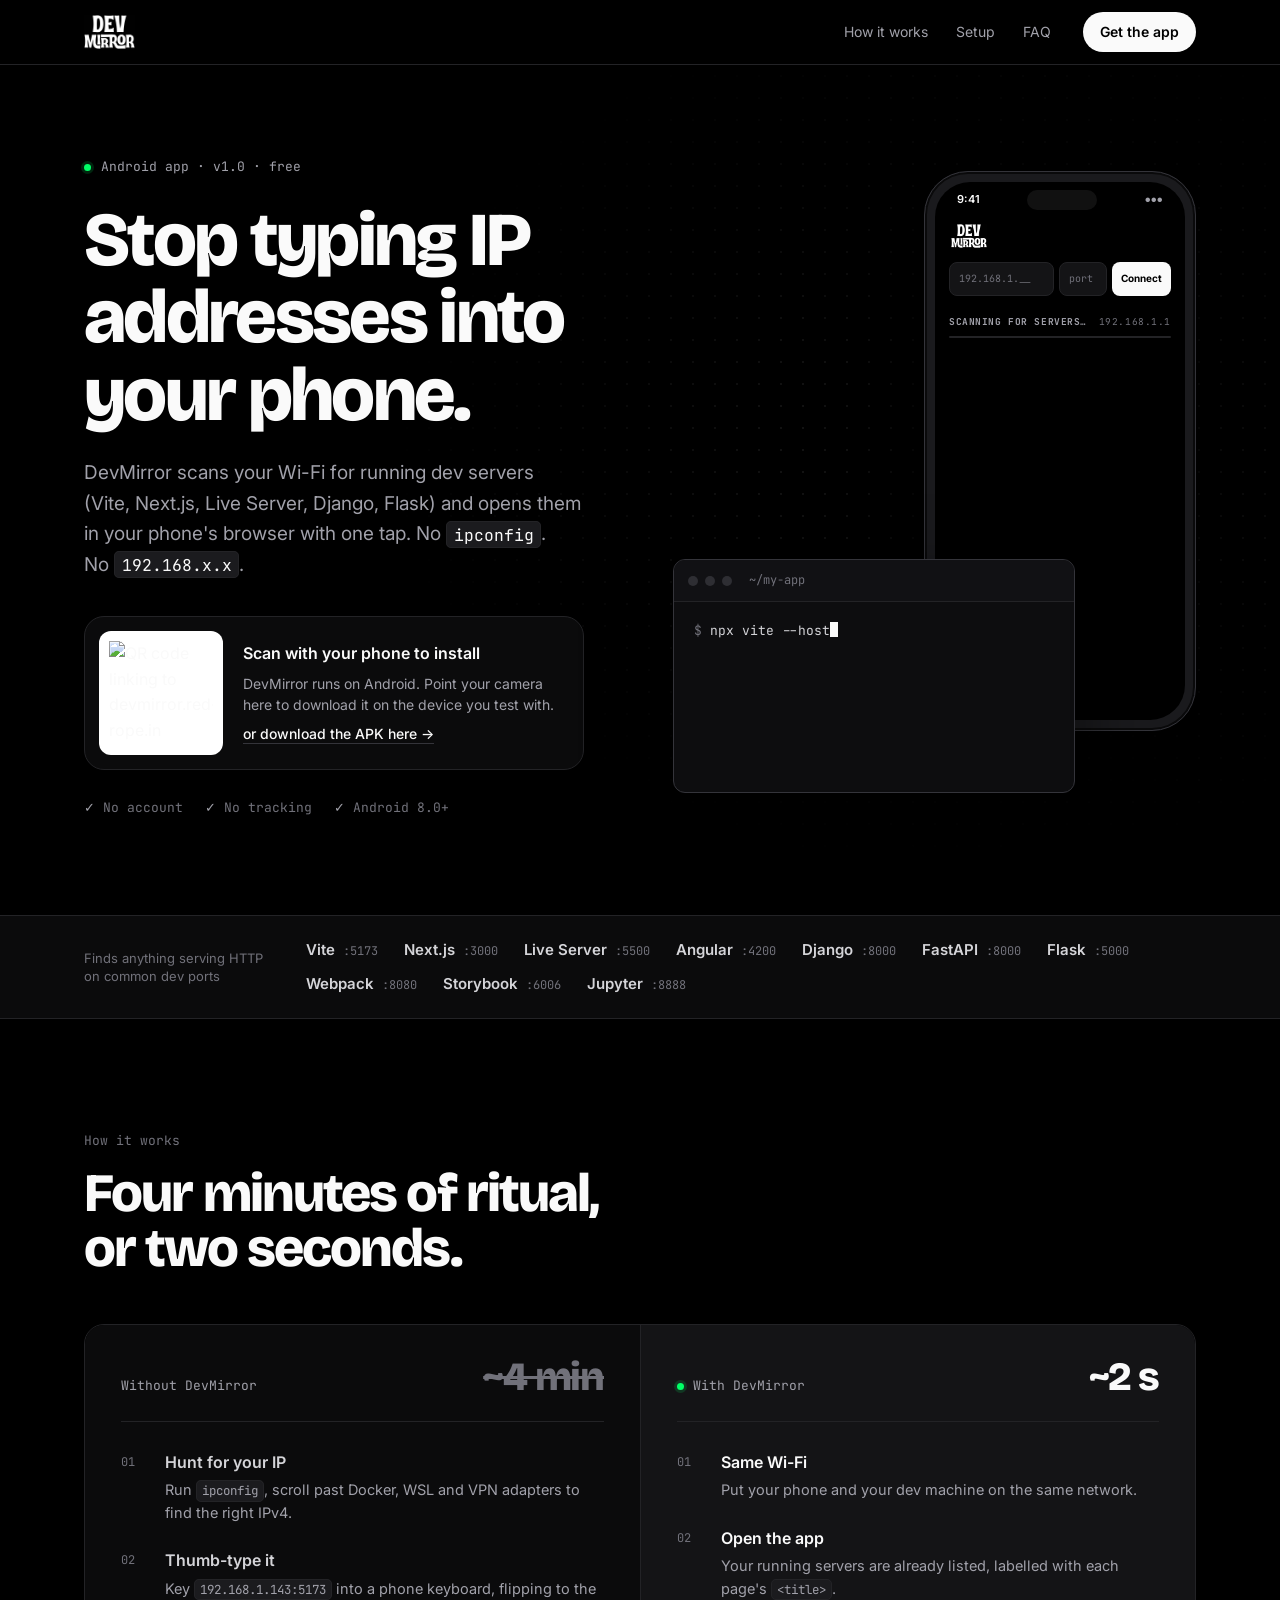
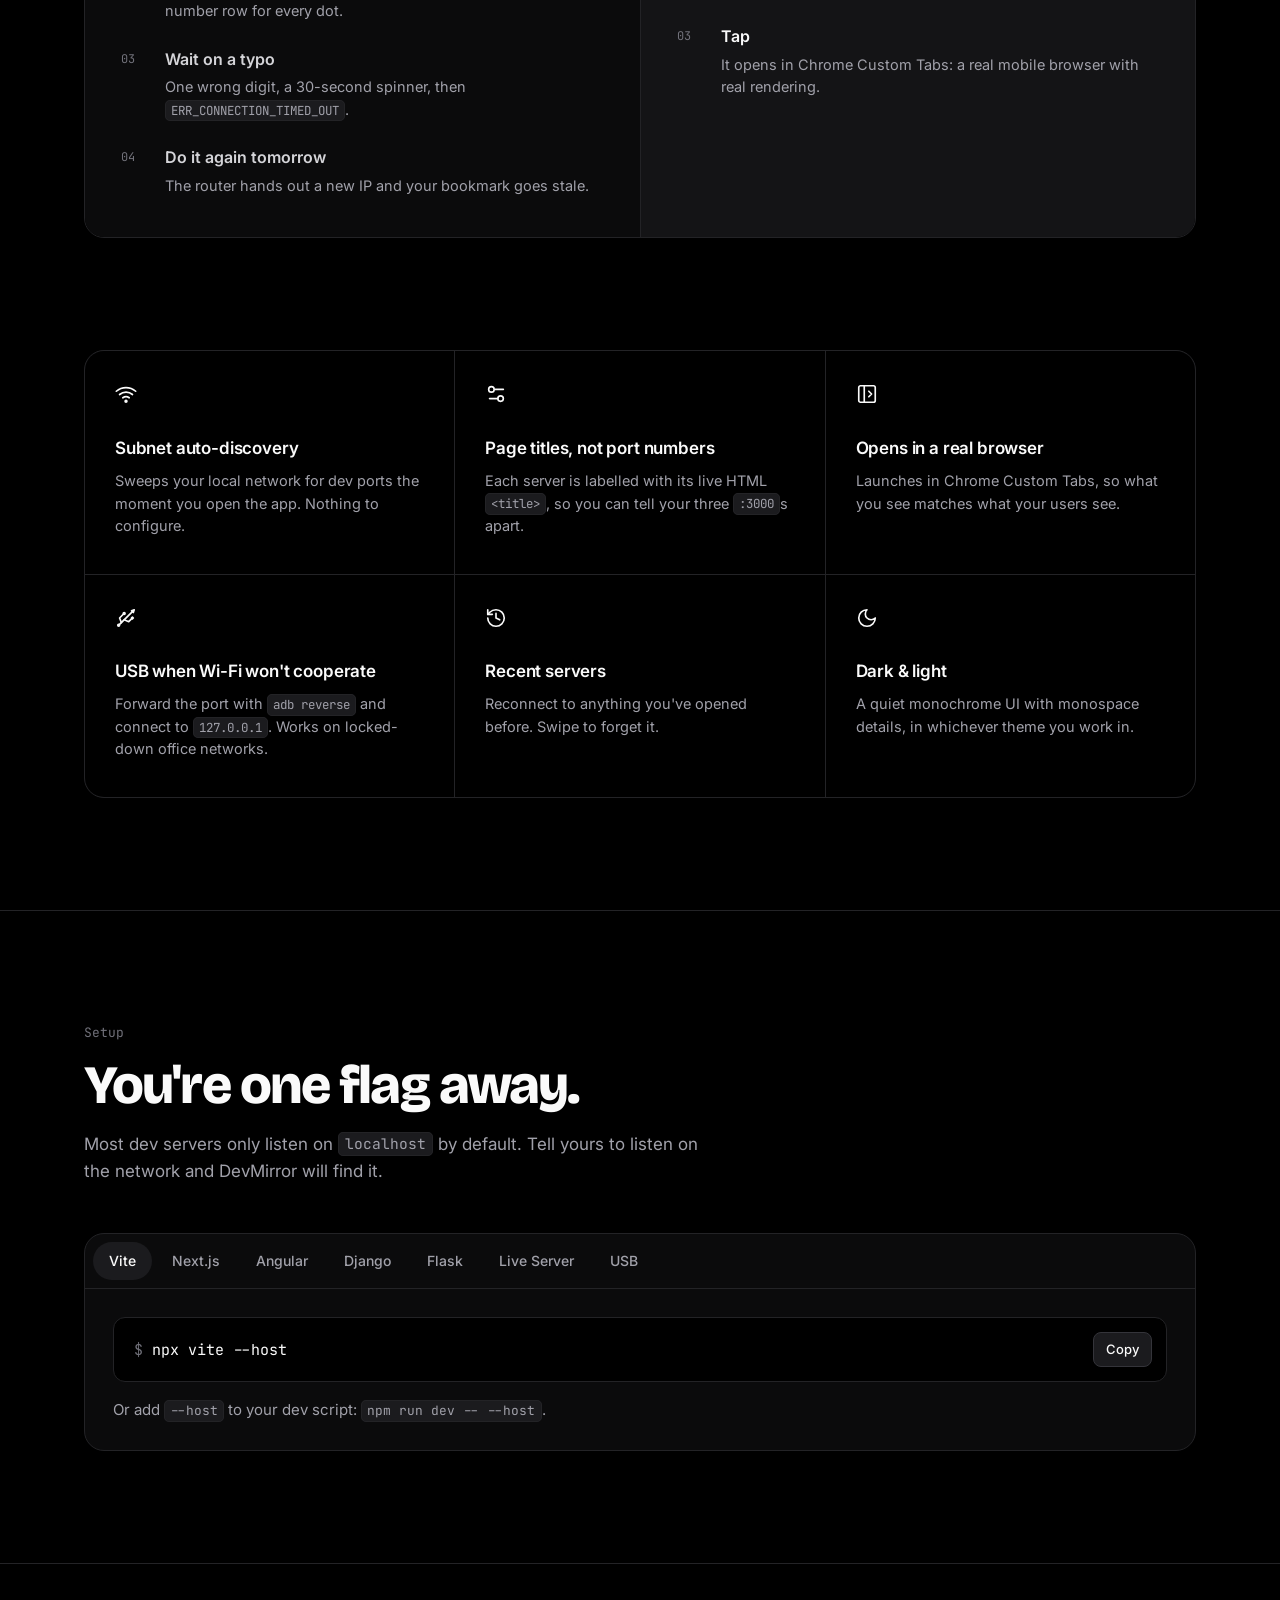
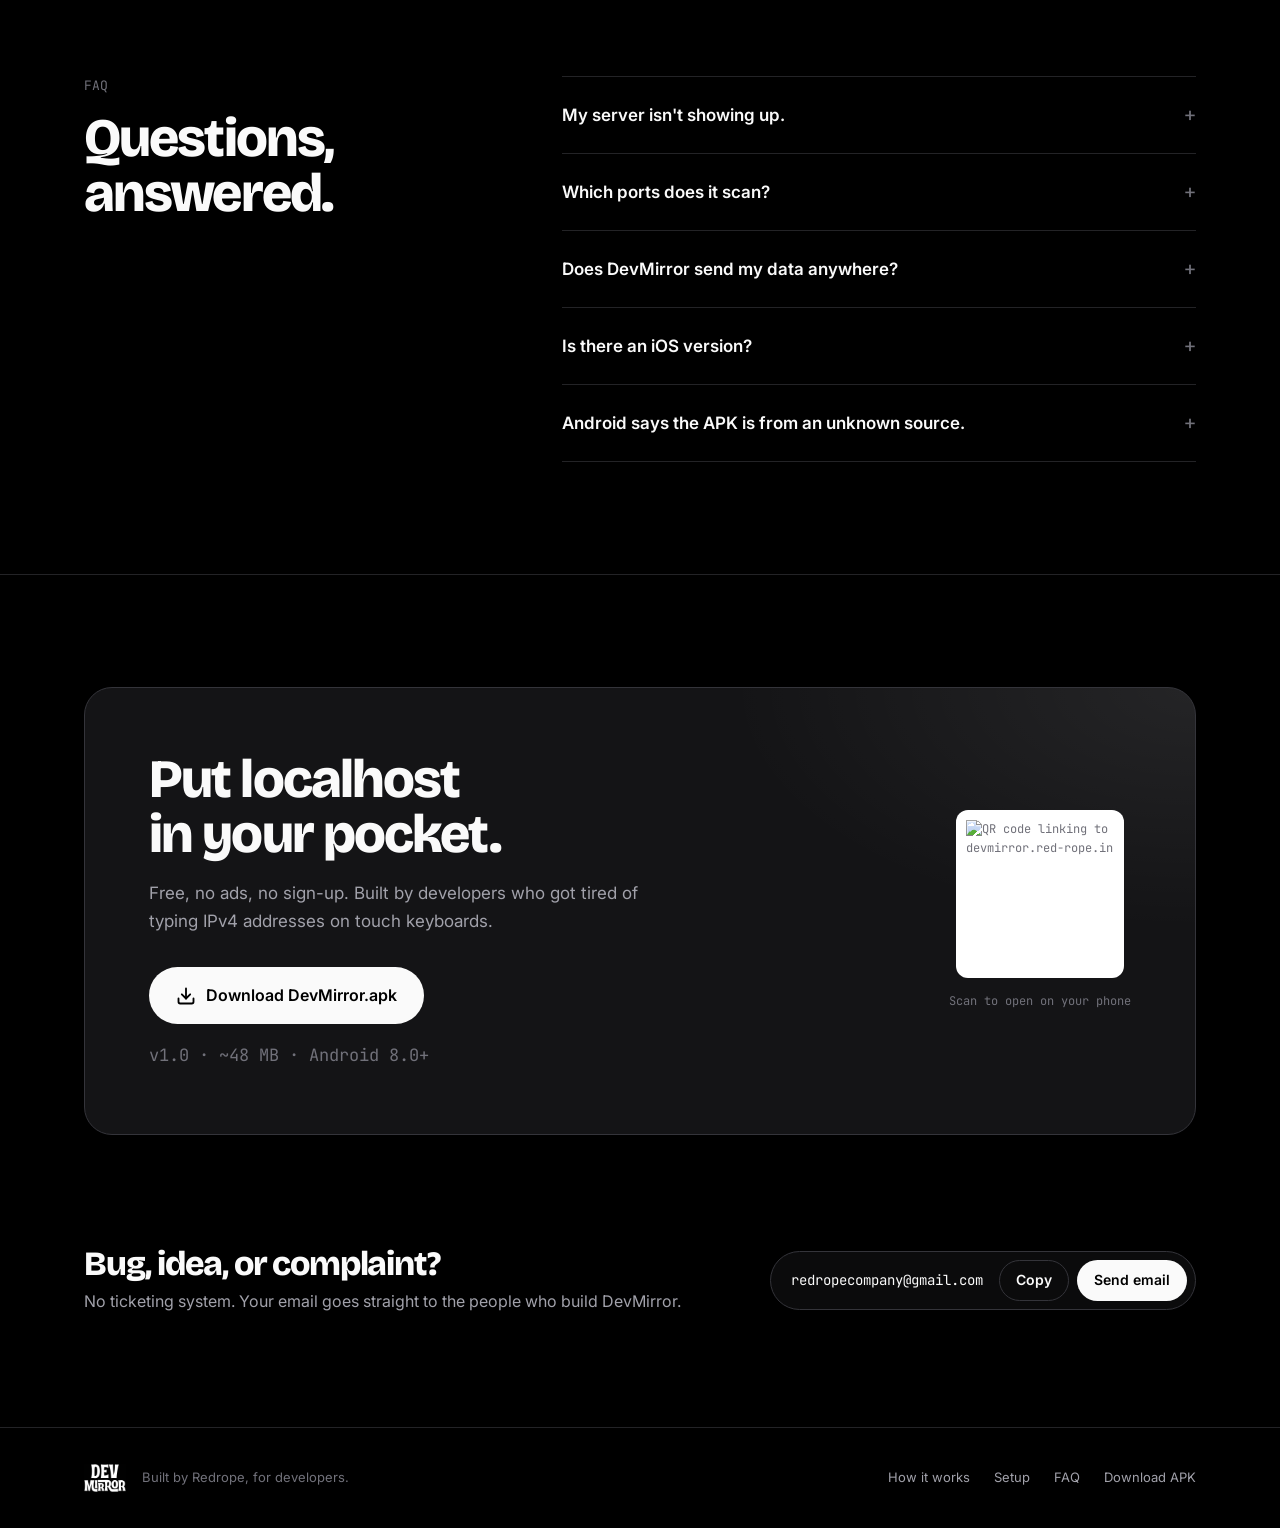
==== commit 6857e19d: "Implement structural updates and optimizations across multiple modules" ====
--- a/website/index.html
+++ b/website/index.html
@@ -3,341 +3,382 @@
 <head>
   <meta charset="UTF-8">
   <meta name="viewport" content="width=device-width, initial-scale=1.0">
-  <title>DevMirror — Local Dev Server on Your Phone with Zero Bullshit</title>
-  <meta name="description" content="Stop typing IP addresses into your phone browser. DevMirror auto-discovers your local dev servers (Vite, Next.js, Django, Live Server) across Wi-Fi in 1-tap.">
+  <title>DevMirror — Open your local dev server on your phone in one tap</title>
+  <meta name="description" content="Stop typing IP addresses into your phone browser. DevMirror auto-discovers local dev servers (Vite, Next.js, Django, Flask, Live Server) on your Wi-Fi and opens them in one tap.">
+  <meta name="theme-color" content="#000000">
+  <meta property="og:title" content="DevMirror — your localhost, on your phone">
+  <meta property="og:description" content="Auto-discover local dev servers on your Wi-Fi and open them on your phone in one tap.">
+  <meta property="og:image" content="https://devmirror.red-rope.in/logo.png">
+  <meta property="og:url" content="https://devmirror.red-rope.in/">
+  <link rel="icon" type="image/png" href="logo.png">
+  <link rel="apple-touch-icon" href="logo.png">
   <link rel="preconnect" href="https://fonts.googleapis.com">
   <link rel="preconnect" href="https://fonts.gstatic.com" crossorigin>
-  <link href="https://fonts.googleapis.com/css2?family=Inter:wght@400;500;600;700;800;900&family=JetBrains+Mono:wght@400;500;700;800&display=swap" rel="stylesheet">
-  <link rel="icon" type="image/png" href="logo.png">
-  <link rel="apple-touch-icon" href="logo.png">
-  <meta property="og:image" content="logo.png">
+  <link href="https://fonts.googleapis.com/css2?family=Bricolage+Grotesque:opsz,wght@12..96,500;12..96,700;12..96,800&family=Inter:wght@400;500;600;700&family=JetBrains+Mono:wght@400;500;700&display=swap" rel="stylesheet">
   <link rel="stylesheet" href="styles.css">
 </head>
 <body>
-  <!-- Ambient background lighting -->
-  <div class="glow-orb orb-1"></div>
-  <div class="glow-orb orb-2"></div>
-  <div class="grid-overlay"></div>
-
-  <!-- Navigation Bar -->
-  <header class="navbar">
-    <div class="nav-container">
-      <a href="#" class="logo">
-        <img src="logo.png" alt="DevMirror" class="brand-logo-img">
-        <div class="live-pill">
-          <span class="live-dot"></span>
-          <span class="live-text">LIVE</span>
-        </div>
+
+  <header class="nav">
+    <div class="wrap nav-inner">
+      <a href="#" class="brand" aria-label="DevMirror home">
+        <img src="wordmark.png" alt="DevMirror" width="480" height="318">
       </a>
-
-      <nav class="nav-links">
-        <a href="#comparison" class="nav-link">The Difference</a>
-        <a href="DevMirror.apk" download="DevMirror.apk" class="nav-link">Download APK</a>
-        <a href="#contact" class="nav-link contact-btn">Contact Us</a>
+      <nav class="nav-links" aria-label="Primary">
+        <a href="#how">How it works</a>
+        <a href="#setup">Setup</a>
+        <a href="#faq">FAQ</a>
+      </nav>
+      <a href="#download" class="btn btn-sm btn-light">Get the app</a>
+    </div>
+  </header>
+
+  <main>
+    <!-- ── HERO ── -->
+    <section class="hero">
+      <div class="wrap hero-grid">
+        <div class="hero-copy">
+          <p class="eyebrow"><span class="live-dot" aria-hidden="true"></span> Android app &middot; v1.0 &middot; free</p>
+          <h1>Stop typing IP addresses into your phone.</h1>
+          <p class="hero-sub">DevMirror scans your Wi-Fi for running dev servers (Vite, Next.js, Live Server, Django, Flask) and opens them in your phone's browser with one tap. No <code>ipconfig</code>. No <code>192.168.x.x</code>.</p>
+
+          <!-- Mobile: straight download -->
+          <div class="cta-mobile">
+            <a href="DevMirror.apk" download="DevMirror.apk" class="btn btn-light btn-lg js-download">
+              <svg width="20" height="20" viewBox="0 0 24 24" fill="none" stroke="currentColor" stroke-width="2.2" stroke-linecap="round" stroke-linejoin="round" aria-hidden="true"><path d="M21 15v4a2 2 0 0 1-2 2H5a2 2 0 0 1-2-2v-4"/><polyline points="7 10 12 15 17 10"/><line x1="12" y1="15" x2="12" y2="3"/></svg>
+              Download APK
+              <span class="btn-meta">48 MB</span>
+            </a>
+          </div>
+
+          <!-- Desktop: scan to install -->
+          <div class="cta-desktop">
+            <div class="qr">
+              <img src="https://api.qrserver.com/v1/create-qr-code/?size=240x240&data=https%3A%2F%2Fdevmirror.red-rope.in%2F&margin=0&color=000000&bgcolor=ffffff" alt="QR code linking to devmirror.red-rope.in" width="104" height="104">
+            </div>
+            <div class="qr-copy">
+              <strong>Scan with your phone to install</strong>
+              <span>DevMirror runs on Android. Point your camera here to download it on the device you test with.</span>
+              <a href="DevMirror.apk" download="DevMirror.apk" class="text-link js-download">or download the APK here &rarr;</a>
+            </div>
+          </div>
+
+          <ul class="hero-facts">
+            <li>No account</li>
+            <li>No tracking</li>
+            <li>Android 8.0+</li>
+          </ul>
+        </div>
+
+        <!-- Live demo: terminal on the laptop, DevMirror on the phone -->
+        <div class="stage" aria-hidden="true">
+          <div class="terminal">
+            <div class="term-bar">
+              <span></span><span></span><span></span>
+              <em>~/my-app</em>
+            </div>
+            <pre class="term-body"><span class="t-prompt">$</span> <span id="termCmd"></span><span class="caret" id="termCaret"></span>
+<span id="termOut" class="term-out">
+  <b>VITE</b> v5.4.2  <i>ready in 312 ms</i>
+
+  <span class="t-dim">&#10140;  Local:</span>   http://localhost:5173/
+  <span class="t-dim">&#10140;  Network:</span> <span class="t-hl">http://192.168.1.14:5173/</span></span></pre>
+          </div>
+
+          <div class="phone">
+            <div class="phone-screen">
+              <div class="p-status"><span>9:41</span><span class="p-notch"></span><span>&#9679;&#9679;&#9679;</span></div>
+              <div class="p-appbar">
+                <img src="wordmark.png" alt="" width="480" height="318">
+              </div>
+              <div class="p-manual">
+                <span class="p-field">192.168.1.__</span>
+                <span class="p-field p-port">port</span>
+                <span class="p-go">Connect</span>
+              </div>
+              <div class="p-label">
+                <span id="scanLabel">SCANNING FOR SERVERS…</span>
+                <span id="scanIp" class="p-ip">192.168.1.1</span>
+              </div>
+              <div class="p-progress"><span id="scanBar"></span></div>
+              <ul class="p-list" id="serverList">
+                <li class="p-server" data-at="0.35">
+                  <span class="p-dot"></span>
+                  <span class="p-meta"><b>my-app · Vite + React</b><i>192.168.1.14:5173</i></span>
+                  <span class="p-open">&rsaquo;</span>
+                </li>
+                <li class="p-server" data-at="0.62">
+                  <span class="p-dot"></span>
+                  <span class="p-meta"><b>Acme Dashboard</b><i>192.168.1.14:3000</i></span>
+                  <span class="p-open">&rsaquo;</span>
+                </li>
+                <li class="p-server" data-at="0.88">
+                  <span class="p-dot"></span>
+                  <span class="p-meta"><b>portfolio</b><i>192.168.1.22:5500</i></span>
+                  <span class="p-open">&rsaquo;</span>
+                </li>
+              </ul>
+              <span class="p-tap" id="tapRing"></span>
+            </div>
+          </div>
+        </div>
+      </div>
+    </section>
+
+    <!-- ── WORKS WITH ── -->
+    <section class="stack" aria-label="Supported dev servers">
+      <div class="wrap stack-inner">
+        <p class="stack-title">Finds anything serving HTTP on common dev ports</p>
+        <ul class="stack-list">
+          <li>Vite <span>5173</span></li>
+          <li>Next.js <span>3000</span></li>
+          <li>Live Server <span>5500</span></li>
+          <li>Angular <span>4200</span></li>
+          <li>Django <span>8000</span></li>
+          <li>FastAPI <span>8000</span></li>
+          <li>Flask <span>5000</span></li>
+          <li>Webpack <span>8080</span></li>
+          <li>Storybook <span>6006</span></li>
+          <li>Jupyter <span>8888</span></li>
+        </ul>
+      </div>
+    </section>
+
+    <!-- ── BEFORE / AFTER ── -->
+    <section id="how" class="section">
+      <div class="wrap">
+        <div class="section-head">
+          <p class="kicker">How it works</p>
+          <h2>Four minutes of ritual,<br>or two seconds.</h2>
+        </div>
+
+        <div class="compare">
+          <div class="compare-col before">
+            <div class="compare-top">
+              <span class="compare-tag">Without DevMirror</span>
+              <span class="compare-time">~4 min</span>
+            </div>
+            <ol class="steps">
+              <li>
+                <h3>Hunt for your IP</h3>
+                <p>Run <code>ipconfig</code>, scroll past Docker, WSL and VPN adapters to find the right IPv4.</p>
+              </li>
+              <li>
+                <h3>Thumb-type it</h3>
+                <p>Key <code>192.168.1.143:5173</code> into a phone keyboard, flipping to the number row for every dot.</p>
+              </li>
+              <li>
+                <h3>Wait on a typo</h3>
+                <p>One wrong digit, a 30-second spinner, then <code>ERR_CONNECTION_TIMED_OUT</code>.</p>
+              </li>
+              <li>
+                <h3>Do it again tomorrow</h3>
+                <p>The router hands out a new IP and your bookmark goes stale.</p>
+              </li>
+            </ol>
+          </div>
+
+          <div class="compare-col after">
+            <div class="compare-top">
+              <span class="compare-tag"><span class="live-dot" aria-hidden="true"></span> With DevMirror</span>
+              <span class="compare-time">~2 s</span>
+            </div>
+            <ol class="steps">
+              <li>
+                <h3>Same Wi-Fi</h3>
+                <p>Put your phone and your dev machine on the same network.</p>
+              </li>
+              <li>
+                <h3>Open the app</h3>
+                <p>Your running servers are already listed, labelled with each page's <code>&lt;title&gt;</code>.</p>
+              </li>
+              <li>
+                <h3>Tap</h3>
+                <p>It opens in Chrome Custom Tabs: a real mobile browser with real rendering.</p>
+              </li>
+            </ol>
+          </div>
+        </div>
+      </div>
+    </section>
+
+    <!-- ── FEATURES ── -->
+    <section class="section section-tight">
+      <div class="wrap">
+        <div class="features">
+          <article class="feature">
+            <svg viewBox="0 0 24 24" aria-hidden="true"><path d="M5 12.55a11 11 0 0 1 14.08 0"/><path d="M1.42 9a16 16 0 0 1 21.16 0"/><path d="M8.53 16.11a6 6 0 0 1 6.95 0"/><circle cx="12" cy="20" r="1"/></svg>
+            <h3>Subnet auto-discovery</h3>
+            <p>Sweeps your local network for dev ports the moment you open the app. Nothing to configure.</p>
+          </article>
+          <article class="feature">
+            <svg viewBox="0 0 24 24" aria-hidden="true"><path d="M20 7h-9"/><path d="M14 17H5"/><circle cx="17" cy="17" r="3"/><circle cx="7" cy="7" r="3"/></svg>
+            <h3>Page titles, not port numbers</h3>
+            <p>Each server is labelled with its live HTML <code>&lt;title&gt;</code>, so you can tell your three <code>:3000</code>s apart.</p>
+          </article>
+          <article class="feature">
+            <svg viewBox="0 0 24 24" aria-hidden="true"><rect x="3" y="3" width="18" height="18" rx="2"/><path d="M9 3v18"/><path d="m14 9 3 3-3 3"/></svg>
+            <h3>Opens in a real browser</h3>
+            <p>Launches in Chrome Custom Tabs, so what you see matches what your users see.</p>
+          </article>
+          <article class="feature">
+            <svg viewBox="0 0 24 24" aria-hidden="true"><circle cx="10" cy="7" r="1"/><circle cx="4" cy="20" r="1"/><path d="M4.7 19.3 19 5"/><path d="m21 3-3 1 2 2Z"/><path d="M9.26 7.68 5 12l2 5"/><path d="m10 14 5 2 3.5-3.5"/><path d="m18 12 1-1 1 1-1 1Z"/></svg>
+            <h3>USB when Wi-Fi won't cooperate</h3>
+            <p>Forward the port with <code>adb reverse</code> and connect to <code>127.0.0.1</code>. Works on locked-down office networks.</p>
+          </article>
+          <article class="feature">
+            <svg viewBox="0 0 24 24" aria-hidden="true"><path d="M3 12a9 9 0 1 0 9-9 9.75 9.75 0 0 0-6.74 2.74L3 8"/><path d="M3 3v5h5"/><path d="M12 7v5l4 2"/></svg>
+            <h3>Recent servers</h3>
+            <p>Reconnect to anything you've opened before. Swipe to forget it.</p>
+          </article>
+          <article class="feature">
+            <svg viewBox="0 0 24 24" aria-hidden="true"><path d="M12 3a6 6 0 0 0 9 9 9 9 0 1 1-9-9Z"/></svg>
+            <h3>Dark &amp; light</h3>
+            <p>A quiet monochrome UI with monospace details, in whichever theme you work in.</p>
+          </article>
+        </div>
+      </div>
+    </section>
+
+    <!-- ── SETUP ── -->
+    <section id="setup" class="section">
+      <div class="wrap setup">
+        <div class="section-head">
+          <p class="kicker">Setup</p>
+          <h2>You're one flag away.</h2>
+          <p class="section-sub">Most dev servers only listen on <code>localhost</code> by default. Tell yours to listen on the network and DevMirror will find it.</p>
+        </div>
+
+        <div class="tabs">
+          <div class="tab-list" role="tablist" aria-label="Dev server">
+            <button role="tab" aria-selected="true" aria-controls="tab-vite" id="t-vite">Vite</button>
+            <button role="tab" aria-selected="false" aria-controls="tab-next" id="t-next" tabindex="-1">Next.js</button>
+            <button role="tab" aria-selected="false" aria-controls="tab-ng" id="t-ng" tabindex="-1">Angular</button>
+            <button role="tab" aria-selected="false" aria-controls="tab-django" id="t-django" tabindex="-1">Django</button>
+            <button role="tab" aria-selected="false" aria-controls="tab-flask" id="t-flask" tabindex="-1">Flask</button>
+            <button role="tab" aria-selected="false" aria-controls="tab-live" id="t-live" tabindex="-1">Live Server</button>
+            <button role="tab" aria-selected="false" aria-controls="tab-usb" id="t-usb" tabindex="-1">USB</button>
+          </div>
+
+          <div class="tab-panel" role="tabpanel" id="tab-vite" aria-labelledby="t-vite">
+            <div class="code"><code>npx vite --host</code><button class="copy" type="button">Copy</button></div>
+            <p>Or add <code>--host</code> to your dev script: <code>npm run dev -- --host</code>.</p>
+          </div>
+          <div class="tab-panel" role="tabpanel" id="tab-next" aria-labelledby="t-next" hidden>
+            <div class="code"><code>npm run dev -- -H 0.0.0.0</code><button class="copy" type="button">Copy</button></div>
+            <p>Next.js serves on port <code>3000</code> by default.</p>
+          </div>
+          <div class="tab-panel" role="tabpanel" id="tab-ng" aria-labelledby="t-ng" hidden>
+            <div class="code"><code>ng serve --host 0.0.0.0</code><button class="copy" type="button">Copy</button></div>
+            <p>Angular serves on port <code>4200</code> by default.</p>
+          </div>
+          <div class="tab-panel" role="tabpanel" id="tab-django" aria-labelledby="t-django" hidden>
+            <div class="code"><code>python manage.py runserver 0.0.0.0:8000</code><button class="copy" type="button">Copy</button></div>
+            <p>If Django rejects the request, add your machine's IP (or <code>'*'</code> while developing) to <code>ALLOWED_HOSTS</code>.</p>
+          </div>
+          <div class="tab-panel" role="tabpanel" id="tab-flask" aria-labelledby="t-flask" hidden>
+            <div class="code"><code>flask run --host=0.0.0.0</code><button class="copy" type="button">Copy</button></div>
+            <p>Flask serves on port <code>5000</code> by default.</p>
+          </div>
+          <div class="tab-panel" role="tabpanel" id="tab-live" aria-labelledby="t-live" hidden>
+            <div class="code code-plain"><span>Click <b>Go Live</b> in the VS Code status bar.</span></div>
+            <p>Live Server already listens on your network, so there's nothing to change.</p>
+          </div>
+          <div class="tab-panel" role="tabpanel" id="tab-usb" aria-labelledby="t-usb" hidden>
+            <div class="code"><code>adb reverse tcp:5173 tcp:5173</code><button class="copy" type="button">Copy</button></div>
+            <p>Enable USB debugging, plug in, forward your port, then enter <code>127.0.0.1</code> and the port in DevMirror's connect bar. No Wi-Fi needed.</p>
+          </div>
+        </div>
+      </div>
+    </section>
+
+    <!-- ── FAQ ── -->
+    <section id="faq" class="section">
+      <div class="wrap faq-grid">
+        <div class="section-head">
+          <p class="kicker">FAQ</p>
+          <h2>Questions, answered.</h2>
+        </div>
+        <div class="faq">
+          <details>
+            <summary>My server isn't showing up.</summary>
+            <p>Check three things: the server is listening on <code>0.0.0.0</code> (see <a href="#setup">Setup</a>), both devices are on the same network (guest Wi-Fi often blocks device-to-device traffic), and your firewall allows the port. Windows asks the first time a server starts, so choose <em>Allow on private networks</em>. You can always type the IP manually or connect over USB.</p>
+          </details>
+          <details>
+            <summary>Which ports does it scan?</summary>
+            <p>The usual dev ports: 80, 443, 3000–3002, 4000, 4200, 5000–5001, 5173–5174, 5500–5502, 6006, 8000–8002, 8080–8085, 8888 and 9000. Anything else, enter manually.</p>
+          </details>
+          <details>
+            <summary>Does DevMirror send my data anywhere?</summary>
+            <p>No. There's no account, no analytics and no ads. The app only talks to devices on your local network, and your recent servers are stored on your phone.</p>
+          </details>
+          <details>
+            <summary>Is there an iOS version?</summary>
+            <p>Not right now. DevMirror is Android-only. If you'd use it on iPhone, <a href="#contact">tell us</a>.</p>
+          </details>
+          <details>
+            <summary>Android says the APK is from an unknown source.</summary>
+            <p>That's expected for apps installed outside the Play Store. Allow your browser to install apps when Android prompts you, then open the downloaded file.</p>
+          </details>
+        </div>
+      </div>
+    </section>
+
+    <!-- ── DOWNLOAD ── -->
+    <section id="download" class="section">
+      <div class="wrap">
+        <div class="download">
+          <div class="download-copy">
+            <h2>Put localhost in your pocket.</h2>
+            <p>Free, no ads, no sign-up. Built by developers who got tired of typing IPv4 addresses on touch keyboards.</p>
+            <a href="DevMirror.apk" download="DevMirror.apk" class="btn btn-light btn-lg js-download">
+              <svg width="20" height="20" viewBox="0 0 24 24" fill="none" stroke="currentColor" stroke-width="2.2" stroke-linecap="round" stroke-linejoin="round" aria-hidden="true"><path d="M21 15v4a2 2 0 0 1-2 2H5a2 2 0 0 1-2-2v-4"/><polyline points="7 10 12 15 17 10"/><line x1="12" y1="15" x2="12" y2="3"/></svg>
+              Download DevMirror.apk
+            </a>
+            <p class="download-specs">v1.0 &middot; ~48 MB &middot; Android 8.0+</p>
+          </div>
+          <div class="download-qr">
+            <div class="qr qr-lg">
+              <img src="https://api.qrserver.com/v1/create-qr-code/?size=320x320&data=https%3A%2F%2Fdevmirror.red-rope.in%2F&margin=0&color=000000&bgcolor=ffffff" alt="QR code linking to devmirror.red-rope.in" width="148" height="148" loading="lazy">
+            </div>
+            <span>Scan to open on your phone</span>
+          </div>
+        </div>
+      </div>
+    </section>
+
+    <!-- ── CONTACT ── -->
+    <section id="contact" class="section section-tight">
+      <div class="wrap contact">
+        <div>
+          <h2>Bug, idea, or complaint?</h2>
+          <p>No ticketing system. Your email goes straight to the people who build DevMirror.</p>
+        </div>
+        <div class="email">
+          <span class="email-addr">redropecompany@gmail.com</span>
+          <button class="btn btn-sm btn-ghost" id="copyEmailBtn" type="button">Copy</button>
+          <a class="btn btn-sm btn-light" href="mailto:redropecompany@gmail.com?subject=%5BDevMirror%5D%20Feedback">Send email</a>
+        </div>
+      </div>
+    </section>
+  </main>
+
+  <footer class="footer">
+    <div class="wrap footer-inner">
+      <div class="footer-brand">
+        <img src="wordmark.png" alt="DevMirror" width="480" height="318">
+        <span>Built by Redrope, for developers.</span>
+      </div>
+      <nav class="footer-links" aria-label="Footer">
+        <a href="#how">How it works</a>
+        <a href="#setup">Setup</a>
+        <a href="#faq">FAQ</a>
+        <a href="DevMirror.apk" download="DevMirror.apk">Download APK</a>
       </nav>
     </div>
-  </header>
-
-  <!-- Hero Section -->
-  <main>
-    <section class="hero-section">
-      <div class="hero-content">
-        <div class="hero-tag">
-          <span class="tag-icon">⚡</span>
-          <span>Zero IP typing • Zero configuration • 100% Developer Speed</span>
-        </div>
-
-        <h1 class="hero-title">
-          Stop typing IP addresses into your phone.<br>
-          <span class="gradient-text">Test local servers in 1-tap.</span>
-        </h1>
-
-        <p class="hero-subtitle">
-          DevMirror auto-detects running Vite, Next.js, Live Server, Flask, and Django instances on your Wi-Fi network and streams them straight to your mobile browser in real-time. No bullshit.
-        </p>
-
-        <div class="hero-actions">
-          <a href="DevMirror.apk" download="DevMirror.apk" class="btn btn-primary mobile-cta-btn">
-            <svg width="20" height="20" viewBox="0 0 24 24" fill="none" stroke="currentColor" stroke-width="2.2" stroke-linecap="round" stroke-linejoin="round">
-              <path d="M21 15v4a2 2 0 0 1-2 2H5a2 2 0 0 1-2-2v-4"></path>
-              <polyline points="7 10 12 15 17 10"></polyline>
-              <line x1="12" y1="15" x2="12" y2="3"></line>
-            </svg>
-            <span>Download APK (Android)</span>
-            <span class="btn-badge">v1.0</span>
-          </a>
-
-          <a href="#comparison" class="btn btn-secondary">
-            <span>See With vs Without</span>
-            <svg width="18" height="18" viewBox="0 0 24 24" fill="none" stroke="currentColor" stroke-width="2.2" stroke-linecap="round" stroke-linejoin="round">
-              <line x1="5" y1="12" x2="19" y2="12"></line>
-              <polyline points="12 5 19 12 12 19"></polyline>
-            </svg>
-          </a>
-        </div>
-
-        <!-- PC VIEW: QR CODE CALLOUT (SCAN FROM MOBILE) -->
-        <div class="pc-qr-hero">
-          <div class="pc-qr-card">
-            <div class="pc-qr-code-wrapper">
-              <div class="qr-frame">
-                <img src="https://api.qrserver.com/v1/create-qr-code/?size=240x240&data=https%3A%2F%2Fdevmirror.red-rope.in%2F&margin=10&color=000000&bgcolor=ffffff" alt="Scan QR Code - https://devmirror.red-rope.in/" class="qr-img" width="130" height="130" loading="eager">
-              </div>
-              <div class="qr-scan-line"></div>
-            </div>
-
-            <div class="pc-qr-content">
-              <div class="pc-qr-badge">
-                <span class="mobile-pulse-dot"></span>
-                <span>AVAILABLE ONLY FOR MOBILE</span>
-              </div>
-              <h3 class="pc-qr-heading">Scan from your mobile phone</h3>
-              <p class="pc-qr-subtext">
-                DevMirror is a mobile app. Point your phone camera at this QR code to open <strong>devmirror.red-rope.in</strong> and download the APK directly.
-              </p>
-              <div class="pc-qr-footer">
-                <div class="pc-url-tag">
-                  <svg width="13" height="13" viewBox="0 0 24 24" fill="none" stroke="currentColor" stroke-width="2.2"><circle cx="12" cy="12" r="10"></circle><line x1="2" y1="12" x2="22" y2="12"></line><path d="M12 2a15.3 15.3 0 0 1 4 10 15.3 15.3 0 0 1-4 10 15.3 15.3 0 0 1-4-10 15.3 15.3 0 0 1 4-10z"></path></svg>
-                  <span>https://devmirror.red-rope.in/</span>
-                </div>
-                <a href="DevMirror.apk" download="DevMirror.apk" class="pc-direct-download" title="Download directly on PC">
-                  <svg width="13" height="13" viewBox="0 0 24 24" fill="none" stroke="currentColor" stroke-width="2.2"><path d="M21 15v4a2 2 0 0 1-2 2H5a2 2 0 0 1-2-2v-4"></path><polyline points="7 10 12 15 17 10"></polyline><line x1="12" y1="15" x2="12" y2="3"></line></svg>
-                  <span>Direct PC Download</span>
-                </a>
-              </div>
-            </div>
-          </div>
-        </div>
-
-        <div class="hero-stats">
-          <div class="stat-item">
-            <span class="stat-value">&lt; 0.5s</span>
-            <span class="stat-label">LAN Discovery Time</span>
-          </div>
-          <div class="stat-divider"></div>
-          <div class="stat-item">
-            <span class="stat-value">0</span>
-            <span class="stat-label">IPs to Remember</span>
-          </div>
-          <div class="stat-divider"></div>
-          <div class="stat-item">
-            <span class="stat-value">1-Tap</span>
-            <span class="stat-label">Instant Browser Preview</span>
-          </div>
-        </div>
-      </div>
-    </section>
-
-    <!-- WITH VS WITHOUT DEVMIRROR (CORE COMPARISON) -->
-    <section id="comparison" class="comparison-section">
-      <div class="section-header">
-        <div class="section-badge">REALITY CHECK</div>
-        <h2 class="section-title">The Software Developer Dilemma</h2>
-        <p class="section-subtitle">How testing on a real mobile device feels today vs how it should feel.</p>
-      </div>
-
-      <!-- Comparison Toggle -->
-      <div class="toggle-container">
-        <div class="segmented-control" id="viewToggle">
-          <button class="toggle-btn active" data-view="split">Side-by-Side</button>
-          <button class="toggle-btn" data-view="without">Without DevMirror</button>
-          <button class="toggle-btn" data-view="with">With DevMirror</button>
-        </div>
-      </div>
-
-      <!-- Comparison Grid -->
-      <div class="comparison-grid" id="comparisonGrid" data-active-view="split">
-        <!-- WITHOUT DEVMIRROR CARD -->
-        <div class="comparison-card without-card">
-          <div class="card-header">
-            <div class="status-indicator without-indicator">
-              <span class="indicator-icon">✕</span>
-              <span class="indicator-text">WITHOUT DEVMIRROR</span>
-            </div>
-            <span class="pain-badge">The Frustrating Ritual</span>
-          </div>
-
-          <div class="step-list">
-            <div class="step-item pain">
-              <div class="step-number">1</div>
-              <div class="step-info">
-                <h4>Hunting for your IP</h4>
-                <p>Open terminal, run <code>ipconfig</code> or <code>ifconfig</code>, scroll through 50 virtual adapters to find IPv4 address.</p>
-                <div class="code-snippet">
-                  <code>$ ipconfig | grep "IPv4"</code>
-                </div>
-              </div>
-            </div>
-
-            <div class="step-item pain">
-              <div class="step-number">2</div>
-              <div class="step-info">
-                <h4>Fumbling on Mobile Keyboard</h4>
-                <p>Unlock phone, open Chrome, painstakingly type <code>192.168.1.143:5173</code> with numeric keypad mode switching.</p>
-              </div>
-            </div>
-
-            <div class="step-item pain">
-              <div class="step-number">3</div>
-              <div class="step-info">
-                <h4>Typo & Timeout Hell</h4>
-                <p>One wrong digit &rarr; 30-second endless browser spinner &rarr; <code>ERR_CONNECTION_TIMED_OUT</code>.</p>
-              </div>
-            </div>
-
-            <div class="step-item pain">
-              <div class="step-number">4</div>
-              <div class="step-info">
-                <h4>DHCP IP Address Change</h4>
-                <p>Switch Wi-Fi networks or router leases new IP &rarr; your bookmarks break &rarr; repeat the entire ritual.</p>
-              </div>
-            </div>
-          </div>
-
-          <div class="card-footer-summary pain-summary">
-            <span class="summary-icon">⏳</span>
-            <span>Total wasted time: <strong>3–5 minutes per debug session</strong></span>
-          </div>
-        </div>
-
-        <!-- WITH DEVMIRROR CARD -->
-        <div class="comparison-card with-card">
-          <div class="card-header">
-            <div class="status-indicator with-indicator">
-              <span class="indicator-icon">✓</span>
-              <span class="indicator-text">WITH DEVMIRROR</span>
-            </div>
-            <span class="glory-badge">2-Second Setup</span>
-          </div>
-
-          <div class="step-list">
-            <div class="step-item gain">
-              <div class="step-number">1</div>
-              <div class="step-info">
-                <h4>Connect to Same Wi-Fi</h4>
-                <p>Make sure your phone and dev computer are connected to the same network.</p>
-              </div>
-            </div>
-
-            <div class="step-item gain">
-              <div class="step-number">2</div>
-              <div class="step-info">
-                <h4>Open App — That's It!</h4>
-                <p>DevMirror instantly auto-detects all your running servers with webpage titles. Just tap <strong>&gt;</strong> to preview.</p>
-                <div class="detected-pill">
-                  <span class="neon-dot"></span>
-                  <span>⚡ Auto-found: Vite, Next.js, Django, Live Server...</span>
-                </div>
-              </div>
-            </div>
-          </div>
-
-          <div class="card-footer-summary gain-summary">
-            <span class="summary-icon">⚡</span>
-            <span>Total setup: <strong>Connect Wi-Fi &rarr; Open app &rarr; That's it.</strong></span>
-          </div>
-        </div>
-      </div>
-    </section>
-
-    <!-- DOWNLOAD SECTION -->
-    <section id="download" class="download-section">
-      <div class="download-card">
-        <div class="download-badge">NO ADS • NO TRACKING • LOCAL FIRST</div>
-        <h2 class="download-title">Get DevMirror for Android</h2>
-        <p class="download-desc">Built by developers who got sick and tired of typing IPv4 addresses on touch keyboards.</p>
-
-        <div class="download-desktop-grid">
-          <!-- QR Box on PC -->
-          <div class="download-qr-box">
-            <div class="download-qr-img-wrapper">
-              <img src="https://api.qrserver.com/v1/create-qr-code/?size=240x240&data=https%3A%2F%2Fdevmirror.red-rope.in%2F&margin=10&color=000000&bgcolor=ffffff" alt="Scan QR Code" class="qr-img" width="140" height="140" loading="lazy">
-            </div>
-            <div class="download-qr-label">
-              <span class="mobile-pulse-dot"></span>
-              <span>Scan with mobile camera</span>
-            </div>
-          </div>
-
-          <!-- Download Action Column -->
-          <div class="download-action-col">
-            <div class="pc-only-pill">
-              <span>App is available only for mobile</span>
-            </div>
-            <div class="download-buttons">
-              <a href="DevMirror.apk" download="DevMirror.apk" class="btn btn-download" id="downloadApkBtn">
-                <svg width="24" height="24" viewBox="0 0 24 24" fill="none" stroke="currentColor" stroke-width="2" stroke-linecap="round" stroke-linejoin="round">
-                  <path d="M21 15v4a2 2 0 0 1-2 2H5a2 2 0 0 1-2-2v-4"></path>
-                  <polyline points="7 10 12 15 17 10"></polyline>
-                  <line x1="12" y1="15" x2="12" y2="3"></line>
-                </svg>
-                <div class="btn-text-block">
-                  <span class="btn-subtext">Direct APK Download</span>
-                  <span class="btn-maintext">Download DevMirror.apk</span>
-                </div>
-              </a>
-            </div>
-
-            <div class="download-specs">
-              <span>Android 8.0+</span>
-              <span>•</span>
-              <span>~48 MB</span>
-              <span>•</span>
-              <span>Zero Permissions Required</span>
-            </div>
-          </div>
-        </div>
-      </div>
-    </section>
-
-    <!-- CONTACT & FEEDBACK SECTION -->
-    <section id="contact" class="contact-section">
-      <div class="contact-box">
-        <div class="contact-neon-header">
-          <span class="neon-indicator"></span>
-          <span>DIRECT DEVELOPER LINE</span>
-        </div>
-        <h2 class="contact-title">Got feedback, bug report, or feature idea?</h2>
-        <p class="contact-subtitle">No automated bots or ticketing systems. Send an email directly to the creators:</p>
-
-        <div class="email-box">
-          <span class="email-address" id="emailText">redropecompany@gmail.com</span>
-          <button class="copy-btn" id="copyEmailBtn" aria-label="Copy Email">
-            <svg width="18" height="18" viewBox="0 0 24 24" fill="none" stroke="currentColor" stroke-width="2" stroke-linecap="round" stroke-linejoin="round">
-              <rect x="9" y="9" width="13" height="13" rx="2" ry="2"></rect>
-              <path d="M5 15H4a2 2 0 0 1-2-2V4a2 2 0 0 1 2-2h9a2 2 0 0 1 2 2v1"></path>
-            </svg>
-            <span id="copyBtnText">Copy</span>
-          </button>
-          <a href="mailto:redropecompany@gmail.com?subject=[DevMirror]%20Feedback" class="send-btn">
-            <span>Send Email</span>
-            <svg width="16" height="16" viewBox="0 0 24 24" fill="none" stroke="currentColor" stroke-width="2" stroke-linecap="round" stroke-linejoin="round">
-              <line x1="22" y1="2" x2="11" y2="13"></line>
-              <polygon points="22 2 15 22 11 13 2 9 22 2"></polygon>
-            </svg>
-          </a>
-        </div>
-      </div>
-    </section>
-  </main>
-
-  <!-- Footer -->
-  <footer class="footer">
-    <div class="footer-container">
-      <div class="footer-brand">
-        <img src="logo.png" alt="DevMirror" class="footer-logo-img">
-        <span class="footer-tagline">— Built for developers, by developers.</span>
-      </div>
-      <div class="footer-links">
-        <a href="#comparison">With vs Without</a>
-        <a href="DevMirror.apk" download="DevMirror.apk">Download APK</a>
-        <a href="mailto:redropecompany@gmail.com">redropecompany@gmail.com</a>
-      </div>
-    </div>
   </footer>
 
-  <!-- Toast Notification -->
-  <div id="toast" class="toast">Email copied to clipboard!</div>
+  <div id="toast" class="toast" role="status" aria-live="polite"></div>
 
   <script src="app.js"></script>
 </body>
--- a/website/styles.css
+++ b/website/styles.css
@@ -1,1196 +1,901 @@
-/* ── RESET & BASE STYLES ── */
+/* ── TOKENS ── */
 :root {
-  --bg-main: #09090b;
-  --bg-surface: #121215;
-  --bg-card: #18181b;
-  --bg-card-hover: #202025;
-  --border-color: rgba(255, 255, 255, 0.08);
-  --border-active: rgba(255, 255, 255, 0.2);
-  --text-main: #fafafa;
-  --text-muted: #a1a1aa;
-  --text-dim: #71717a;
-  
-  --neon-green: #00ff66;
-  --neon-green-glow: rgba(0, 255, 102, 0.35);
-  --neon-red: #ff3366;
-  --neon-red-glow: rgba(255, 51, 102, 0.25);
-  --cyan-accent: #00f0ff;
-  
-  --font-sans: 'Inter', -apple-system, BlinkMacSystemFont, sans-serif;
-  --font-mono: 'JetBrains Mono', monospace;
-  
-  --radius-sm: 8px;
-  --radius-md: 14px;
-  --radius-lg: 20px;
-  --radius-full: 9999px;
-  
-  --transition: all 0.25s cubic-bezier(0.16, 1, 0.3, 1);
-}
-
-*, *::before, *::after {
-  box-sizing: border-box;
-  margin: 0;
-  padding: 0;
-}
+  --bg: #000000;
+  --surface: #0b0b0c;
+  --card: #141416;
+  --card-hi: #1b1b1e;
+  --line: #232326;
+  --line-hi: #34343a;
+  --text: #fafafa;
+  --muted: #a1a1aa;
+  --dim: #71717a;
+  --live: #00ff66;
+
+  --font-display: 'Bricolage Grotesque', 'Inter', system-ui, sans-serif;
+  --font-sans: 'Inter', system-ui, -apple-system, 'Segoe UI', sans-serif;
+  --font-mono: 'JetBrains Mono', ui-monospace, 'SF Mono', Consolas, monospace;
+
+  --r-sm: 8px;
+  --r-md: 12px;
+  --r-lg: 20px;
+  --ease: cubic-bezier(0.16, 1, 0.3, 1);
+}
+
+*, *::before, *::after { box-sizing: border-box; margin: 0; padding: 0; }
 
 html {
   scroll-behavior: smooth;
+  scroll-padding-top: 80px;
   color-scheme: dark;
+  -webkit-text-size-adjust: 100%;
 }
 
 body {
-  background-color: var(--bg-main);
-  color: var(--text-main);
+  background: var(--bg);
+  color: var(--text);
   font-family: var(--font-sans);
+  font-size: 16px;
   line-height: 1.6;
+  -webkit-font-smoothing: antialiased;
   overflow-x: hidden;
-  position: relative;
-  min-height: 100vh;
-}
-
-/* ── AMBIENT BACKGROUND GLOWS ── */
-.glow-orb {
-  position: fixed;
+}
+
+img { display: block; max-width: 100%; }
+a { color: inherit; }
+button { font: inherit; color: inherit; }
+
+code {
+  font-family: var(--font-mono);
+  font-size: 0.86em;
+  background: var(--card-hi);
+  border: 1px solid var(--line);
+  padding: 0.1em 0.4em;
+  border-radius: 5px;
+  white-space: nowrap;
+}
+
+:focus-visible {
+  outline: 2px solid var(--text);
+  outline-offset: 3px;
+  border-radius: 4px;
+}
+
+.wrap {
+  width: 100%;
+  max-width: 1160px;
+  margin: 0 auto;
+  padding: 0 24px;
+}
+
+.live-dot {
+  display: inline-block;
+  width: 7px;
+  height: 7px;
   border-radius: 50%;
-  filter: blur(140px);
-  pointer-events: none;
-  z-index: 0;
-  opacity: 0.15;
-}
-
-.orb-1 {
-  width: 600px;
-  height: 600px;
-  background: radial-gradient(circle, var(--neon-green) 0%, transparent 70%);
-  top: -200px;
-  right: -100px;
-}
-
-.orb-2 {
-  width: 700px;
-  height: 700px;
-  background: radial-gradient(circle, #3b82f6 0%, transparent 70%);
-  bottom: 10%;
-  left: -200px;
-}
-
-.grid-overlay {
-  position: fixed;
-  inset: 0;
-  background-image: 
-    linear-gradient(to right, rgba(255, 255, 255, 0.03) 1px, transparent 1px),
-    linear-gradient(to bottom, rgba(255, 255, 255, 0.03) 1px, transparent 1px);
-  background-size: 40px 40px;
-  pointer-events: none;
-  z-index: 0;
-}
-
-/* ── NAVIGATION ── */
-.navbar {
+  background: var(--live);
+  box-shadow: 0 0 0 3px rgba(0, 255, 102, 0.15);
+  animation: blink 1.6s ease-in-out infinite;
+  flex-shrink: 0;
+}
+
+@keyframes blink { 50% { opacity: 0.35; } }
+
+/* ── BUTTONS ── */
+.btn {
+  display: inline-flex;
+  align-items: center;
+  justify-content: center;
+  gap: 10px;
+  border-radius: 999px;
+  font-weight: 600;
+  text-decoration: none;
+  border: 1px solid transparent;
+  cursor: pointer;
+  white-space: nowrap;
+  transition: transform 0.2s var(--ease), background 0.2s, border-color 0.2s;
+}
+
+.btn:active { transform: scale(0.97); }
+.btn-sm { font-size: 14px; padding: 8px 16px; }
+.btn-lg { font-size: 16px; padding: 15px 26px; }
+
+.btn-light { background: var(--text); color: var(--bg); }
+.btn-light:hover { background: #d4d4d8; }
+
+.btn-ghost { background: transparent; border-color: var(--line-hi); color: var(--text); }
+.btn-ghost:hover { background: var(--card-hi); }
+
+.btn-meta {
+  font-family: var(--font-mono);
+  font-size: 12px;
+  font-weight: 500;
+  opacity: 0.55;
+}
+
+.text-link {
+  color: var(--text);
+  font-weight: 500;
+  font-size: 14px;
+  text-decoration: underline;
+  text-decoration-color: var(--line-hi);
+  text-underline-offset: 4px;
+  transition: text-decoration-color 0.2s;
+}
+.text-link:hover { text-decoration-color: var(--text); }
+
+/* ── NAV ── */
+.nav {
   position: sticky;
   top: 0;
-  z-index: 100;
-  backdrop-filter: blur(16px);
-  -webkit-backdrop-filter: blur(16px);
-  background: rgba(9, 9, 11, 0.75);
-  border-bottom: 1px solid var(--border-color);
-}
-
-.nav-container {
-  max-width: 1200px;
-  margin: 0 auto;
-  padding: 16px 24px;
+  z-index: 50;
+  background: rgba(0, 0, 0, 0.72);
+  backdrop-filter: saturate(160%) blur(14px);
+  -webkit-backdrop-filter: saturate(160%) blur(14px);
+  border-bottom: 1px solid var(--line);
+}
+
+.nav-inner {
+  display: flex;
+  align-items: center;
+  gap: 32px;
+  height: 64px;
+}
+
+.brand img { height: 34px; width: auto; }
+
+.nav-links {
+  display: flex;
+  gap: 28px;
+  margin-left: auto;
+}
+
+.nav-links a {
+  font-size: 14px;
+  color: var(--muted);
+  text-decoration: none;
+  transition: color 0.2s;
+}
+.nav-links a:hover { color: var(--text); }
+
+/* ── HERO ── */
+.hero {
+  position: relative;
+  padding: 88px 0 96px;
+  overflow: hidden;
+}
+
+.hero::before {
+  /* faint dot field behind the demo */
+  content: '';
+  position: absolute;
+  inset: 0;
+  background-image: radial-gradient(rgba(255, 255, 255, 0.07) 1px, transparent 1px);
+  background-size: 22px 22px;
+  mask-image: radial-gradient(ellipse 60% 70% at 75% 45%, #000 20%, transparent 75%);
+  -webkit-mask-image: radial-gradient(ellipse 60% 70% at 75% 45%, #000 20%, transparent 75%);
+  pointer-events: none;
+}
+
+.hero-grid {
+  position: relative;
+  display: grid;
+  grid-template-columns: minmax(0, 1.05fr) minmax(0, 1fr);
+  gap: 56px;
+  align-items: center;
+}
+
+.eyebrow {
+  display: inline-flex;
+  align-items: center;
+  gap: 10px;
+  font-family: var(--font-mono);
+  font-size: 13px;
+  color: var(--muted);
+  margin-bottom: 24px;
+}
+
+h1, h2 {
+  font-family: var(--font-display);
+  font-weight: 800;
+  letter-spacing: -0.035em;
+  line-height: 1.02;
+  text-wrap: balance;
+}
+
+h1 {
+  font-size: clamp(42px, 6.4vw, 76px);
+  margin-bottom: 24px;
+}
+
+.hero-sub {
+  font-size: clamp(17px, 1.6vw, 19px);
+  color: var(--muted);
+  max-width: 540px;
+  margin-bottom: 36px;
+  text-wrap: pretty;
+}
+
+.hero-sub code { color: var(--text); }
+
+.cta-mobile { display: none; margin-bottom: 28px; }
+
+.cta-desktop {
+  display: flex;
+  align-items: center;
+  gap: 20px;
+  max-width: 500px;
+  padding: 14px;
+  padding-right: 20px;
+  border: 1px solid var(--line);
+  border-radius: var(--r-lg);
+  background: var(--surface);
+  margin-bottom: 28px;
+}
+
+.qr {
+  flex-shrink: 0;
+  background: #fff;
+  padding: 10px;
+  border-radius: var(--r-md);
+}
+.qr img { width: 104px; height: 104px; image-rendering: pixelated; }
+.qr-lg img { width: 148px; height: 148px; }
+
+.qr-copy {
+  display: flex;
+  flex-direction: column;
+  gap: 6px;
+  font-size: 14px;
+}
+.qr-copy strong { font-size: 16px; font-weight: 600; }
+.qr-copy span { color: var(--muted); line-height: 1.5; }
+.qr-copy .text-link { align-self: flex-start; margin-top: 2px; }
+
+.hero-facts {
+  display: flex;
+  flex-wrap: wrap;
+  gap: 8px 22px;
+  list-style: none;
+  font-family: var(--font-mono);
+  font-size: 13px;
+  color: var(--dim);
+}
+.hero-facts li::before { content: '✓ '; color: var(--muted); }
+
+/* ── STAGE (terminal + phone demo) ── */
+.stage {
+  position: relative;
+  height: 630px;
+}
+
+.terminal {
+  position: absolute;
+  z-index: 2;
+  top: 388px;
+  left: -8px;
+  width: 78%;
+  background: #0d0d0f;
+  border: 1px solid var(--line-hi);
+  border-radius: var(--r-md);
+  box-shadow: 0 30px 80px rgba(0, 0, 0, 0.6);
+  overflow: hidden;
+}
+
+.term-bar {
+  display: flex;
+  align-items: center;
+  gap: 7px;
+  padding: 11px 14px;
+  border-bottom: 1px solid var(--line);
+  background: #111114;
+}
+.term-bar span {
+  width: 10px; height: 10px;
+  border-radius: 50%;
+  background: #2e2e33;
+}
+.term-bar em {
+  margin-left: 10px;
+  font-style: normal;
+  font-family: var(--font-mono);
+  font-size: 12px;
+  color: var(--dim);
+}
+
+.term-body {
+  font-family: var(--font-mono);
+  font-size: 13px;
+  line-height: 1.7;
+  color: #d4d4d8;
+  padding: 18px 20px 22px;
+  min-height: 190px;
+  white-space: pre;
+  overflow: hidden;
+}
+.term-body b { color: #0d0d0f; background: var(--text); padding: 0 5px; font-weight: 700; border-radius: 3px; }
+.term-body i { font-style: normal; color: var(--dim); }
+.t-prompt { color: var(--dim); }
+.t-dim { color: var(--dim); }
+.t-hl { color: var(--live); }
+
+.caret {
+  display: inline-block;
+  width: 8px;
+  height: 15px;
+  background: var(--text);
+  vertical-align: -2px;
+  animation: caret 1s steps(1) infinite;
+}
+@keyframes caret { 50% { opacity: 0; } }
+
+.term-out { opacity: 0; transition: opacity 0.35s; }
+.term-out.show { opacity: 1; }
+
+.phone {
+  position: absolute;
+  right: 0;
+  top: 0;
+  width: 272px;
+  height: 560px;
+  padding: 10px;
+  border-radius: 44px;
+  background: #1a1a1d;
+  border: 1px solid var(--line-hi);
+  box-shadow:
+    inset 0 0 0 2px #0a0a0b,
+    0 40px 100px rgba(0, 0, 0, 0.8),
+    -30px 0 60px rgba(0, 0, 0, 0.6);
+}
+
+.phone-screen {
+  position: relative;
+  height: 100%;
+  border-radius: 35px;
+  background: #000;
+  overflow: hidden;
+  padding: 0 14px;
+}
+
+.p-status {
   display: flex;
   align-items: center;
   justify-content: space-between;
-}
-
-.logo {
+  height: 36px;
+  font-size: 11px;
+  font-weight: 600;
+  padding: 0 8px;
+}
+.p-status span:last-child { font-size: 6px; letter-spacing: 1px; color: var(--muted); }
+.p-notch { width: 70px; height: 20px; border-radius: 99px; background: #111; }
+
+.p-appbar { padding: 6px 2px 14px; }
+.p-appbar img { height: 24px; width: auto; }
+
+.p-manual {
+  display: flex;
+  gap: 5px;
+  margin-bottom: 18px;
+}
+.p-field, .p-go {
+  font-family: var(--font-mono);
+  font-size: 10px;
+  padding: 8px 9px;
+  border-radius: 8px;
+}
+.p-field { flex: 1; background: var(--card); border: 1px solid var(--line); color: var(--dim); }
+.p-port { flex: 0 0 48px; }
+.p-go { background: var(--text); color: #000; font-family: var(--font-sans); font-weight: 700; }
+
+.p-label {
+  display: flex;
+  justify-content: space-between;
+  font-family: var(--font-mono);
+  font-size: 9.5px;
+  font-weight: 700;
+  letter-spacing: 0.06em;
+  color: var(--muted);
+  margin-bottom: 7px;
+}
+.p-ip { color: var(--dim); font-weight: 400; }
+
+.p-progress {
+  height: 2px;
+  background: var(--line);
+  border-radius: 2px;
+  overflow: hidden;
+  margin-bottom: 12px;
+}
+.p-progress span {
+  display: block;
+  height: 100%;
+  width: 0;
+  background: var(--text);
+}
+
+.p-list { list-style: none; display: flex; flex-direction: column; gap: 8px; }
+
+.p-server {
   display: flex;
   align-items: center;
   gap: 10px;
-  text-decoration: none;
-  color: var(--text-main);
-}
-
-.live-pill {
-  display: flex;
-  align-items: center;
-  gap: 5px;
-  background: var(--text-main);
-  color: var(--bg-main);
-  padding: 3px 8px;
-  border-radius: 6px;
-  font-size: 10px;
-  font-weight: 900;
-  letter-spacing: 0.8px;
-}
-
-.live-dot {
-  width: 6px;
-  height: 6px;
-  background-color: var(--bg-main);
+  padding: 11px 12px;
+  background: var(--card);
+  border: 1px solid var(--line);
+  border-radius: 12px;
+  opacity: 0;
+  transform: translateY(8px);
+  transition: opacity 0.4s var(--ease), transform 0.4s var(--ease), background 0.2s, border-color 0.2s;
+}
+.p-server.show { opacity: 1; transform: none; }
+.p-server.pressed { background: #26262a; border-color: #4a4a50; }
+
+.p-dot {
+  width: 7px; height: 7px;
   border-radius: 50%;
-  animation: pulse 1.5s infinite alternate;
-}
-
-.brand-logo-img {
-  height: 28px;
-  width: auto;
-  border-radius: 4px;
-  object-fit: contain;
-}
-
-.logo-name {
-  font-size: 18px;
+  background: var(--live);
+  box-shadow: 0 0 8px var(--live);
+  flex-shrink: 0;
+}
+.p-meta { display: flex; flex-direction: column; min-width: 0; flex: 1; }
+.p-meta b { font-size: 11.5px; font-weight: 600; white-space: nowrap; overflow: hidden; text-overflow: ellipsis; }
+.p-meta i { font-style: normal; font-family: var(--font-mono); font-size: 9.5px; color: var(--dim); }
+.p-open {
+  display: grid;
+  place-items: center;
+  width: 24px; height: 24px;
+  border-radius: 50%;
+  background: var(--text);
+  color: #000;
+  font-size: 16px;
+  font-weight: 700;
+  line-height: 1;
+  padding-bottom: 2px;
+}
+
+.p-tap {
+  position: absolute;
+  width: 34px; height: 34px;
+  margin: -17px 0 0 -17px;
+  border-radius: 50%;
+  border: 2px solid rgba(255, 255, 255, 0.85);
+  background: rgba(255, 255, 255, 0.15);
+  opacity: 0;
+  pointer-events: none;
+}
+.p-tap.go { animation: tap 0.7s var(--ease); }
+@keyframes tap {
+  0% { opacity: 0; transform: scale(1.6); }
+  40% { opacity: 1; transform: scale(0.9); }
+  100% { opacity: 0; transform: scale(1.3); }
+}
+
+/* ── WORKS WITH ── */
+.stack {
+  border-top: 1px solid var(--line);
+  border-bottom: 1px solid var(--line);
+  background: var(--surface);
+}
+.stack-inner {
+  display: flex;
+  align-items: center;
+  gap: 32px;
+  padding-top: 22px;
+  padding-bottom: 22px;
+}
+.stack-title {
+  font-size: 13px;
+  color: var(--dim);
+  flex-shrink: 0;
+  max-width: 190px;
+  line-height: 1.4;
+}
+.stack-list {
+  list-style: none;
+  display: flex;
+  flex-wrap: wrap;
+  gap: 10px 26px;
+}
+.stack-list li {
+  font-weight: 600;
+  font-size: 15px;
+  color: #d4d4d8;
+  white-space: nowrap;
+}
+.stack-list span {
+  font-family: var(--font-mono);
+  font-size: 12px;
+  font-weight: 400;
+  color: var(--dim);
+  margin-left: 4px;
+}
+.stack-list span::before { content: ':'; }
+
+/* ── SECTIONS ── */
+.section { padding: 112px 0; }
+.section-tight { padding: 0 0 112px; }
+.section + .section { border-top: 1px solid var(--line); }
+.section-tight, .section + .section-tight { border-top: 0; }
+
+.section-head { margin-bottom: 48px; max-width: 640px; }
+.kicker {
+  font-family: var(--font-mono);
+  font-size: 13px;
+  color: var(--dim);
+  margin-bottom: 14px;
+}
+h2 { font-size: clamp(34px, 4.6vw, 54px); }
+.section-sub {
+  font-size: 17px;
+  color: var(--muted);
+  margin-top: 18px;
+  text-wrap: pretty;
+}
+
+/* ── COMPARE ── */
+.compare {
+  display: grid;
+  grid-template-columns: 1fr 1fr;
+  border: 1px solid var(--line);
+  border-radius: var(--r-lg);
+  overflow: hidden;
+}
+.compare-col { padding: 32px 36px 40px; }
+.before { background: var(--surface); }
+.after { background: var(--card); border-left: 1px solid var(--line); }
+
+.compare-top {
+  display: flex;
+  align-items: baseline;
+  justify-content: space-between;
+  gap: 16px;
+  padding-bottom: 24px;
+  margin-bottom: 28px;
+  border-bottom: 1px solid var(--line);
+}
+.compare-tag {
+  display: inline-flex;
+  align-items: center;
+  gap: 9px;
+  font-family: var(--font-mono);
+  font-size: 13px;
+  color: var(--muted);
+}
+.compare-time {
+  font-family: var(--font-display);
+  font-size: 40px;
   font-weight: 800;
-  letter-spacing: -0.5px;
-}
-
-.nav-links {
-  display: flex;
-  align-items: center;
+  letter-spacing: -0.03em;
+  line-height: 1;
+}
+.before .compare-time { color: var(--dim); text-decoration: line-through; text-decoration-thickness: 3px; }
+
+.steps {
+  list-style: none;
+  counter-reset: step;
+  display: flex;
+  flex-direction: column;
   gap: 24px;
 }
-
-.nav-link {
-  color: var(--text-muted);
-  text-decoration: none;
+.steps li {
+  counter-increment: step;
+  display: grid;
+  grid-template-columns: 30px 1fr;
+  column-gap: 14px;
+}
+.steps li::before {
+  content: counter(step, decimal-leading-zero);
+  grid-row: span 2;
+  font-family: var(--font-mono);
+  font-size: 12px;
+  color: var(--dim);
+  padding-top: 3px;
+}
+.steps h3 { font-size: 16px; font-weight: 600; margin-bottom: 4px; }
+.steps p { font-size: 14.5px; color: var(--muted); line-height: 1.55; }
+.before .steps h3 { color: #d4d4d8; }
+
+/* ── FEATURES ── */
+.features {
+  display: grid;
+  grid-template-columns: repeat(3, 1fr);
+  gap: 1px;
+  background: var(--line);
+  border: 1px solid var(--line);
+  border-radius: var(--r-lg);
+  overflow: hidden;
+}
+.feature {
+  background: var(--bg);
+  padding: 32px 30px 36px;
+  transition: background 0.25s;
+}
+.feature:hover { background: var(--surface); }
+.feature svg {
+  width: 22px;
+  height: 22px;
+  fill: none;
+  stroke: var(--text);
+  stroke-width: 1.8;
+  stroke-linecap: round;
+  stroke-linejoin: round;
+  margin-bottom: 22px;
+}
+.feature h3 { font-size: 17px; font-weight: 600; margin-bottom: 8px; letter-spacing: -0.01em; }
+.feature p { font-size: 14.5px; color: var(--muted); line-height: 1.55; }
+
+/* ── SETUP TABS ── */
+.tabs {
+  border: 1px solid var(--line);
+  border-radius: var(--r-lg);
+  background: var(--surface);
+  overflow: hidden;
+}
+.tab-list {
+  display: flex;
+  gap: 4px;
+  padding: 8px;
+  border-bottom: 1px solid var(--line);
+  overflow-x: auto;
+  scrollbar-width: none;
+}
+.tab-list::-webkit-scrollbar { display: none; }
+.tab-list button {
+  flex-shrink: 0;
+  background: none;
+  border: 0;
+  padding: 8px 16px;
+  border-radius: 999px;
   font-size: 14px;
   font-weight: 500;
-  transition: var(--transition);
-}
-
-.nav-link:hover {
-  color: var(--text-main);
-}
-
-.contact-btn {
-  padding: 6px 14px;
-  border: 1px solid var(--border-color);
-  border-radius: var(--radius-full);
-  background: rgba(255, 255, 255, 0.04);
-}
-
-.contact-btn:hover {
-  border-color: var(--text-main);
-  background: rgba(255, 255, 255, 0.08);
-}
-
-/* ── HERO SECTION ── */
-.hero-section {
-  position: relative;
-  z-index: 1;
-  padding: 90px 24px 70px;
-  text-align: center;
-  max-width: 900px;
-  margin: 0 auto;
-}
-
-.hero-tag {
-  display: inline-flex;
-  align-items: center;
-  gap: 8px;
-  background: rgba(255, 255, 255, 0.05);
-  border: 1px solid var(--border-color);
-  padding: 6px 14px;
-  border-radius: var(--radius-full);
-  font-size: 13px;
-  color: var(--text-muted);
-  margin-bottom: 24px;
-}
-
-.hero-title {
-  font-size: clamp(34px, 5.5vw, 56px);
-  font-weight: 900;
-  line-height: 1.15;
-  letter-spacing: -1.5px;
-  margin-bottom: 20px;
-}
-
-.gradient-text {
-  background: linear-gradient(135deg, #ffffff 30%, var(--neon-green) 100%);
-  -webkit-background-clip: text;
-  -webkit-text-fill-color: transparent;
-}
-
-.hero-subtitle {
-  font-size: clamp(16px, 2.2vw, 19px);
-  color: var(--text-muted);
-  max-width: 720px;
-  margin: 0 auto 36px;
-  font-weight: 400;
-  line-height: 1.6;
-}
-
-.hero-actions {
-  display: flex;
-  align-items: center;
-  justify-content: center;
+  color: var(--muted);
+  cursor: pointer;
+  transition: color 0.2s, background 0.2s;
+}
+.tab-list button:hover { color: var(--text); }
+.tab-list button[aria-selected="true"] { background: var(--card-hi); color: var(--text); }
+
+.tab-panel { padding: 28px; }
+.tab-panel > p { color: var(--muted); font-size: 15px; margin-top: 16px; }
+
+.code {
+  display: flex;
+  align-items: center;
   gap: 16px;
-  flex-wrap: wrap;
-  margin-bottom: 50px;
-}
-
-.btn {
-  display: inline-flex;
-  align-items: center;
-  justify-content: center;
-  gap: 10px;
-  padding: 13px 24px;
-  border-radius: var(--radius-md);
+  background: #000;
+  border: 1px solid var(--line);
+  border-radius: var(--r-md);
+  padding: 14px 14px 14px 20px;
+  font-family: var(--font-mono);
   font-size: 15px;
-  font-weight: 700;
-  text-decoration: none;
-  cursor: pointer;
-  transition: var(--transition);
-}
-
-.btn-primary {
-  background-color: var(--text-main);
-  color: var(--bg-main);
-  box-shadow: 0 0 25px rgba(255, 255, 255, 0.15);
-}
-
-.btn-primary:hover {
-  transform: translateY(-2px);
-  box-shadow: 0 4px 30px rgba(255, 255, 255, 0.25);
-}
-
-.btn-badge {
-  background: var(--bg-main);
-  color: var(--neon-green);
-  font-size: 11px;
-  padding: 2px 7px;
-  border-radius: var(--radius-full);
-  font-family: var(--font-mono);
-  font-weight: 800;
-}
-
-.btn-secondary {
-  background: rgba(255, 255, 255, 0.05);
-  color: var(--text-main);
-  border: 1px solid var(--border-color);
-}
-
-.btn-secondary:hover {
-  background: rgba(255, 255, 255, 0.1);
-  border-color: var(--border-active);
-  transform: translateY(-2px);
-}
-
-.hero-stats {
-  display: inline-flex;
-  align-items: center;
-  gap: 24px;
-  padding: 14px 28px;
-  background: var(--bg-surface);
-  border: 1px solid var(--border-color);
-  border-radius: var(--radius-lg);
-  flex-wrap: wrap;
-  justify-content: center;
-}
-
-.stat-item {
-  display: flex;
-  flex-direction: column;
-  align-items: center;
-}
-
-.stat-value {
-  font-family: var(--font-mono);
-  font-weight: 800;
-  font-size: 18px;
-  color: var(--neon-green);
-}
-
-.stat-label {
-  font-size: 12px;
-  color: var(--text-dim);
-  font-weight: 500;
-}
-
-.stat-divider {
-  width: 1px;
-  height: 28px;
-  background: var(--border-color);
-}
-
-/* ── COMPARISON SECTION (WITH VS WITHOUT) ── */
-.comparison-section {
-  position: relative;
-  z-index: 1;
-  max-width: 1150px;
-  margin: 40px auto 90px;
-  padding: 0 24px;
-}
-
-.section-header {
-  text-align: center;
-  margin-bottom: 36px;
-}
-
-.section-badge {
-  display: inline-block;
-  font-family: var(--font-mono);
-  font-size: 11px;
-  font-weight: 800;
-  letter-spacing: 1.5px;
-  color: var(--text-dim);
-  margin-bottom: 8px;
-}
-
-.section-title {
-  font-size: clamp(28px, 4vw, 40px);
-  font-weight: 900;
-  letter-spacing: -1px;
-  margin-bottom: 12px;
-}
-
-.section-subtitle {
-  font-size: 16px;
-  color: var(--text-muted);
-}
-
-.toggle-container {
-  display: flex;
-  justify-content: center;
-  margin-bottom: 30px;
-}
-
-.segmented-control {
-  display: flex;
-  background: var(--bg-surface);
-  border: 1px solid var(--border-color);
-  padding: 4px;
-  border-radius: var(--radius-full);
-}
-
-.toggle-btn {
-  background: transparent;
-  border: none;
-  color: var(--text-muted);
+}
+.code code {
+  flex: 1;
+  background: none;
+  border: 0;
+  padding: 0;
+  font-size: inherit;
+  overflow-x: auto;
+  white-space: nowrap;
+}
+.code code::before { content: '$ '; color: var(--dim); }
+.code-plain { padding: 17px 20px; font-family: var(--font-sans); }
+.code-plain b { font-weight: 600; }
+
+.copy {
+  flex-shrink: 0;
+  background: var(--card-hi);
+  border: 1px solid var(--line-hi);
+  border-radius: var(--r-sm);
+  padding: 6px 12px;
   font-family: var(--font-sans);
   font-size: 13px;
-  font-weight: 600;
-  padding: 8px 18px;
-  border-radius: var(--radius-full);
+  font-weight: 500;
   cursor: pointer;
-  transition: var(--transition);
-}
-
-.toggle-btn.active {
-  background: var(--text-main);
-  color: var(--bg-main);
-  box-shadow: 0 2px 8px rgba(0, 0, 0, 0.4);
-}
-
-.comparison-grid {
+  transition: background 0.2s;
+}
+.copy:hover { background: #2a2a2e; }
+
+/* ── FAQ ── */
+.faq-grid {
   display: grid;
-  grid-template-columns: 1fr 1fr;
-  gap: 24px;
-  transition: var(--transition);
-}
-
-/* Views toggling */
-.comparison-grid[data-active-view="without"] .with-card {
-  display: none;
-}
-.comparison-grid[data-active-view="without"] {
-  grid-template-columns: 1fr;
-  max-width: 680px;
-  margin: 0 auto;
-}
-
-.comparison-grid[data-active-view="with"] .without-card {
-  display: none;
-}
-.comparison-grid[data-active-view="with"] {
-  grid-template-columns: 1fr;
-  max-width: 680px;
-  margin: 0 auto;
-}
-
-.comparison-card {
-  background: var(--bg-surface);
-  border: 1px solid var(--border-color);
-  border-radius: var(--radius-lg);
-  padding: 28px;
-  display: flex;
-  flex-direction: column;
-  position: relative;
-  overflow: hidden;
-  transition: var(--transition);
-}
-
-.without-card {
-  border-color: rgba(255, 51, 102, 0.18);
-  background: linear-gradient(180deg, rgba(255, 51, 102, 0.03) 0%, var(--bg-surface) 100%);
-}
-
-.without-card:hover {
-  border-color: rgba(255, 51, 102, 0.35);
-  box-shadow: 0 8px 30px var(--neon-red-glow);
-}
-
-.with-card {
-  border-color: rgba(0, 255, 102, 0.25);
-  background: linear-gradient(180deg, rgba(0, 255, 102, 0.04) 0%, var(--bg-surface) 100%);
-}
-
-.with-card:hover {
-  border-color: var(--neon-green);
-  box-shadow: 0 8px 35px var(--neon-green-glow);
-}
-
-.card-header {
-  display: flex;
-  align-items: center;
+  grid-template-columns: minmax(0, 0.8fr) minmax(0, 1.2fr);
+  gap: 56px;
+  align-items: start;
+}
+.faq-grid .section-head { margin-bottom: 0; position: sticky; top: 100px; }
+
+.faq details { border-bottom: 1px solid var(--line); }
+.faq details:first-child { border-top: 1px solid var(--line); }
+.faq summary {
+  list-style: none;
+  display: flex;
   justify-content: space-between;
-  margin-bottom: 24px;
-  padding-bottom: 16px;
-  border-bottom: 1px solid var(--border-color);
-}
-
-.status-indicator {
-  display: flex;
-  align-items: center;
-  gap: 8px;
-  font-family: var(--font-mono);
-  font-size: 12px;
-  font-weight: 800;
-  letter-spacing: 0.5px;
-}
-
-.without-indicator {
-  color: var(--neon-red);
-}
-
-.with-indicator {
-  color: var(--neon-green);
-}
-
-.indicator-icon {
-  display: inline-flex;
-  align-items: center;
-  justify-content: center;
-  width: 22px;
-  height: 22px;
-  border-radius: 50%;
-  font-weight: 900;
-  font-size: 12px;
-}
-
-.without-indicator .indicator-icon {
-  background: rgba(255, 51, 102, 0.15);
-  color: var(--neon-red);
-}
-
-.with-indicator .indicator-icon {
-  background: rgba(0, 255, 102, 0.15);
-  color: var(--neon-green);
-}
-
-.pain-badge, .glory-badge {
-  font-size: 11px;
-  font-weight: 700;
-  padding: 3px 9px;
-  border-radius: var(--radius-full);
-}
-
-.pain-badge {
-  background: rgba(255, 51, 102, 0.12);
-  color: #ff6b8b;
-}
-
-.glory-badge {
-  background: rgba(0, 255, 102, 0.12);
-  color: var(--neon-green);
-}
-
-.step-list {
-  display: flex;
-  flex-direction: column;
+  align-items: center;
   gap: 20px;
-  flex-grow: 1;
-  margin-bottom: 24px;
-}
-
-.step-item {
-  display: flex;
-  gap: 14px;
-  align-items: flex-start;
-}
-
-.step-number {
-  width: 26px;
-  height: 26px;
-  flex-shrink: 0;
-  display: flex;
-  align-items: center;
-  justify-content: center;
-  border-radius: var(--radius-sm);
-  font-family: var(--font-mono);
-  font-size: 12px;
-  font-weight: 800;
-  background: var(--bg-card);
-  border: 1px solid var(--border-color);
-  color: var(--text-muted);
-}
-
-.step-info h4 {
-  font-size: 15px;
-  font-weight: 700;
-  margin-bottom: 4px;
-}
-
-.step-info p {
-  font-size: 13.5px;
-  color: var(--text-muted);
-  line-height: 1.5;
-}
-
-.code-snippet {
-  margin-top: 8px;
-  background: var(--bg-main);
-  padding: 6px 12px;
-  border-radius: var(--radius-sm);
-  border: 1px solid var(--border-color);
-  font-family: var(--font-mono);
-  font-size: 12px;
-  color: #f43f5e;
-}
-
-.detected-pill {
-  display: inline-flex;
-  align-items: center;
-  gap: 6px;
-  margin-top: 8px;
-  background: rgba(0, 255, 102, 0.08);
-  border: 1px solid rgba(0, 255, 102, 0.3);
-  padding: 4px 10px;
-  border-radius: var(--radius-sm);
-  font-family: var(--font-mono);
-  font-size: 11.5px;
-  color: var(--neon-green);
-}
-
-.neon-dot {
-  width: 6px;
-  height: 6px;
-  background: var(--neon-green);
-  border-radius: 50%;
-  box-shadow: 0 0 6px var(--neon-green);
-}
-
-.card-footer-summary {
-  padding: 14px 16px;
-  border-radius: var(--radius-md);
-  font-size: 13.5px;
-  display: flex;
-  align-items: center;
-  gap: 10px;
-}
-
-.pain-summary {
-  background: rgba(255, 51, 102, 0.08);
-  border: 1px solid rgba(255, 51, 102, 0.2);
-  color: #ff88a3;
-}
-
-.gain-summary {
-  background: rgba(0, 255, 102, 0.08);
-  border: 1px solid rgba(0, 255, 102, 0.25);
-  color: #a7f3d0;
-}
-
-@keyframes pulse {
-  0% { opacity: 0.4; }
-  100% { opacity: 1; }
-}
-
-/* ── DOWNLOAD SECTION ── */
-.download-section {
-  position: relative;
-  z-index: 1;
-  max-width: 900px;
-  margin: 0 auto 90px;
-  padding: 0 24px;
-}
-
-.download-card {
-  background: radial-gradient(circle at top, rgba(0, 255, 102, 0.08) 0%, var(--bg-surface) 70%);
-  border: 1px solid rgba(0, 255, 102, 0.3);
-  border-radius: var(--radius-lg);
-  padding: 48px 32px;
-  text-align: center;
-  box-shadow: 0 10px 40px rgba(0, 0, 0, 0.5);
-}
-
-.download-badge {
-  display: inline-block;
-  font-family: var(--font-mono);
-  font-size: 11px;
-  font-weight: 800;
-  letter-spacing: 1.2px;
-  color: var(--neon-green);
-  margin-bottom: 12px;
-}
-
-.download-title {
-  font-size: clamp(28px, 4vw, 38px);
-  font-weight: 900;
-  margin-bottom: 12px;
-  letter-spacing: -1px;
-}
-
-.download-desc {
-  font-size: 16px;
-  color: var(--text-muted);
-  max-width: 540px;
-  margin: 0 auto 32px;
-}
-
-.download-buttons {
-  display: flex;
-  justify-content: center;
-  margin-bottom: 24px;
-}
-
-/* ── PC VIEW: QR HERO CALLOUT (MOBILE ONLY SCANNER) ── */
-.pc-qr-hero {
-  margin: 0 auto 36px;
-  max-width: 680px;
-  display: block;
-}
-
-.pc-qr-card {
-  background: linear-gradient(135deg, rgba(255, 255, 255, 0.05) 0%, rgba(18, 18, 21, 0.95) 100%);
-  border: 1px solid rgba(0, 255, 102, 0.3);
-  box-shadow: 0 10px 35px rgba(0, 0, 0, 0.4), 0 0 25px rgba(0, 255, 102, 0.08);
-  border-radius: var(--radius-lg);
-  padding: 24px;
-  display: flex;
-  align-items: center;
-  gap: 24px;
-  text-align: left;
-  backdrop-filter: blur(12px);
-  position: relative;
-  overflow: hidden;
-}
-
-.pc-qr-card::before {
-  content: '';
-  position: absolute;
-  top: 0;
-  left: 0;
-  right: 0;
-  height: 2px;
-  background: linear-gradient(90deg, transparent, var(--neon-green), transparent);
-}
-
-.pc-qr-code-wrapper {
-  position: relative;
-  flex-shrink: 0;
-}
-
-.qr-frame {
-  background: #ffffff;
-  padding: 8px;
-  border-radius: 12px;
-  box-shadow: 0 4px 20px rgba(0, 0, 0, 0.3);
-  display: flex;
-  align-items: center;
-  justify-content: center;
-  position: relative;
-  overflow: hidden;
-}
-
-.qr-frame .qr-img {
-  display: block;
-  width: 120px;
-  height: 120px;
-  border-radius: 4px;
-}
-
-.qr-scan-line {
-  position: absolute;
-  top: 8px;
-  left: 8px;
-  right: 8px;
-  height: 2px;
-  background: linear-gradient(90deg, transparent, #00ff66, transparent);
-  box-shadow: 0 0 8px #00ff66;
-  animation: qrScan 2.5s ease-in-out infinite;
-  pointer-events: none;
-}
-
-@keyframes qrScan {
-  0% { top: 8px; opacity: 0; }
-  15% { opacity: 1; }
-  85% { opacity: 1; }
-  100% { top: 128px; opacity: 0; }
-}
-
-.pc-qr-content {
-  display: flex;
-  flex-direction: column;
-  gap: 6px;
-  flex-grow: 1;
-}
-
-.pc-qr-badge {
-  display: inline-flex;
-  align-items: center;
-  gap: 6px;
-  align-self: flex-start;
-  background: rgba(0, 255, 102, 0.12);
-  border: 1px solid rgba(0, 255, 102, 0.3);
-  padding: 3px 9px;
-  border-radius: var(--radius-full);
-  font-family: var(--font-mono);
-  font-size: 10.5px;
-  font-weight: 800;
-  color: var(--neon-green);
-  letter-spacing: 0.8px;
-}
-
-.mobile-pulse-dot {
-  width: 6px;
-  height: 6px;
-  border-radius: 50%;
-  background: var(--neon-green);
-  box-shadow: 0 0 6px var(--neon-green);
-  animation: pulse 1.5s infinite alternate;
-}
-
-.pc-qr-heading {
-  font-size: 18px;
-  font-weight: 800;
-  color: #ffffff;
-  letter-spacing: -0.3px;
-  margin: 0;
-}
-
-.pc-qr-subtext {
-  font-size: 13px;
-  color: var(--text-muted);
-  line-height: 1.45;
-  margin: 0;
-}
-
-.pc-qr-subtext strong {
-  color: var(--text-main);
-}
-
-.pc-qr-footer {
-  display: flex;
-  align-items: center;
-  gap: 12px;
-  flex-wrap: wrap;
-  margin-top: 6px;
-}
-
-.pc-url-tag {
-  display: inline-flex;
-  align-items: center;
-  gap: 5px;
-  font-family: var(--font-mono);
-  font-size: 11px;
-  color: var(--neon-green);
-  background: rgba(0, 0, 0, 0.4);
-  padding: 4px 8px;
-  border-radius: 6px;
-  border: 1px solid rgba(255, 255, 255, 0.08);
-}
-
-.pc-direct-download {
-  display: inline-flex;
-  align-items: center;
-  gap: 5px;
-  font-size: 12px;
-  font-weight: 600;
-  color: var(--text-dim);
-  text-decoration: none;
-  transition: var(--transition);
-}
-
-.pc-direct-download:hover {
-  color: var(--text-main);
-  text-decoration: underline;
-}
-
-/* ── DOWNLOAD SECTION DESKTOP GRID ── */
-.download-desktop-grid {
-  display: flex;
-  align-items: center;
-  justify-content: center;
-  gap: 36px;
-  margin-top: 10px;
-}
-
-.download-qr-box {
-  display: flex;
-  flex-direction: column;
-  align-items: center;
-  gap: 10px;
-}
-
-.download-qr-img-wrapper {
-  background: #ffffff;
-  padding: 10px;
-  border-radius: 14px;
-  box-shadow: 0 4px 25px rgba(0, 0, 0, 0.4);
-  display: flex;
-  align-items: center;
-  justify-content: center;
-}
-
-.download-qr-img-wrapper .qr-img {
-  display: block;
-  width: 130px;
-  height: 130px;
-  border-radius: 4px;
-}
-
-.download-qr-label {
-  display: flex;
-  align-items: center;
-  gap: 6px;
-  font-family: var(--font-mono);
-  font-size: 11px;
-  color: var(--text-muted);
-}
-
-.download-action-col {
-  display: flex;
-  flex-direction: column;
-  align-items: flex-start;
-  text-align: left;
-}
-
-.pc-only-pill {
-  display: inline-flex;
-  align-items: center;
-  background: rgba(255, 255, 255, 0.06);
-  border: 1px solid var(--border-color);
-  padding: 4px 12px;
-  border-radius: var(--radius-full);
-  font-family: var(--font-mono);
-  font-size: 11px;
-  font-weight: 700;
-  color: var(--text-muted);
-  margin-bottom: 16px;
-}
-
-.btn-download {
-  background: var(--text-main);
-  color: var(--bg-main);
-  padding: 14px 28px;
-  border-radius: var(--radius-md);
-  text-decoration: none;
-  display: inline-flex;
-  align-items: center;
-  gap: 14px;
-  box-shadow: 0 0 30px rgba(255, 255, 255, 0.2);
-  transition: var(--transition);
-}
-
-.btn-download:hover {
-  transform: translateY(-3px);
-  box-shadow: 0 6px 40px rgba(255, 255, 255, 0.35);
-}
-
-.btn-text-block {
-  display: flex;
-  flex-direction: column;
-  align-items: flex-start;
-  text-align: left;
-}
-
-.btn-subtext {
-  font-size: 11px;
-  text-transform: uppercase;
-  letter-spacing: 0.5px;
-  font-weight: 700;
-  opacity: 0.7;
-}
-
-.btn-maintext {
-  font-size: 16px;
-  font-weight: 800;
-}
-
-.download-specs {
-  display: flex;
-  align-items: center;
-  justify-content: center;
-  gap: 12px;
-  font-size: 12px;
-  color: var(--text-dim);
-  font-family: var(--font-mono);
-}
-
-/* ── CONTACT & FEEDBACK SECTION ── */
-.contact-section {
-  position: relative;
-  z-index: 1;
-  max-width: 900px;
-  margin: 0 auto 100px;
-  padding: 0 24px;
-}
-
-.contact-box {
-  background: var(--bg-surface);
-  border: 1px solid var(--border-color);
-  border-radius: var(--radius-lg);
-  padding: 40px 32px;
-  text-align: center;
-}
-
-.contact-neon-header {
-  display: inline-flex;
-  align-items: center;
-  gap: 8px;
-  border: 1px solid rgba(0, 255, 102, 0.3);
-  background: rgba(0, 255, 102, 0.08);
-  padding: 4px 12px;
-  border-radius: var(--radius-full);
-  font-family: var(--font-mono);
-  font-size: 11px;
-  font-weight: 800;
-  letter-spacing: 0.8px;
-  color: var(--neon-green);
-  margin-bottom: 16px;
-}
-
-.neon-indicator {
-  width: 6px;
-  height: 6px;
-  background: var(--neon-green);
-  border-radius: 50%;
-  box-shadow: 0 0 8px var(--neon-green);
-}
-
-.contact-title {
-  font-size: clamp(22px, 3vw, 30px);
-  font-weight: 800;
-  letter-spacing: -0.5px;
-  margin-bottom: 10px;
-}
-
-.contact-subtitle {
-  font-size: 15px;
-  color: var(--text-muted);
-  max-width: 500px;
-  margin: 0 auto 28px;
-}
-
-.email-box {
-  display: inline-flex;
-  align-items: center;
-  gap: 12px;
-  background: var(--bg-main);
-  border: 1px solid var(--border-color);
-  padding: 8px 10px 8px 18px;
-  border-radius: var(--radius-md);
-  flex-wrap: wrap;
-  justify-content: center;
-}
-
-.email-address {
-  font-family: var(--font-mono);
-  font-size: 14px;
-  font-weight: 700;
-  color: var(--text-main);
-}
-
-.copy-btn, .send-btn {
-  display: inline-flex;
-  align-items: center;
-  gap: 6px;
-  padding: 8px 14px;
-  border-radius: var(--radius-sm);
-  font-size: 13px;
+  padding: 22px 0;
+  font-size: 17px;
   font-weight: 600;
   cursor: pointer;
-  transition: var(--transition);
-  text-decoration: none;
-}
-
-.copy-btn {
-  background: rgba(255, 255, 255, 0.06);
-  border: 1px solid var(--border-color);
-  color: var(--text-main);
-}
-
-.copy-btn:hover {
-  background: rgba(255, 255, 255, 0.12);
-  border-color: var(--border-active);
-}
-
-.send-btn {
-  background: var(--text-main);
-  border: 1px solid var(--text-main);
-  color: var(--bg-main);
-}
-
-.send-btn:hover {
-  opacity: 0.9;
-  transform: translateY(-1px);
+}
+.faq summary::-webkit-details-marker { display: none; }
+.faq summary::after {
+  content: '+';
+  font-family: var(--font-mono);
+  font-weight: 400;
+  font-size: 20px;
+  color: var(--dim);
+  transition: transform 0.25s var(--ease);
+}
+.faq details[open] summary::after { transform: rotate(45deg); }
+.faq details p {
+  color: var(--muted);
+  font-size: 15px;
+  padding: 0 40px 24px 0;
+  text-wrap: pretty;
+}
+.faq details p a { color: var(--text); text-underline-offset: 3px; }
+.faq code { white-space: normal; }
+
+/* ── DOWNLOAD ── */
+.download {
+  display: flex;
+  align-items: center;
+  justify-content: space-between;
+  gap: 48px;
+  padding: 64px;
+  border-radius: 28px;
+  background:
+    radial-gradient(ellipse 70% 90% at 100% 0%, rgba(255, 255, 255, 0.07), transparent 60%),
+    var(--card);
+  border: 1px solid var(--line-hi);
+}
+.download-copy { max-width: 520px; }
+.download h2 { margin-bottom: 18px; }
+.download-copy > p { color: var(--muted); font-size: 17px; margin-bottom: 32px; }
+.download-specs {
+  font-family: var(--font-mono);
+  font-size: 13px;
+  color: var(--dim) !important;
+  margin: 18px 0 0 !important;
+}
+.download-qr {
+  display: flex;
+  flex-direction: column;
+  align-items: center;
+  gap: 14px;
+  font-family: var(--font-mono);
+  font-size: 12px;
+  color: var(--dim);
+}
+
+/* ── CONTACT ── */
+.contact {
+  display: flex;
+  align-items: center;
+  justify-content: space-between;
+  gap: 40px;
+  flex-wrap: wrap;
+}
+.contact h2 { font-size: clamp(26px, 3vw, 34px); margin-bottom: 8px; }
+.contact p { color: var(--muted); }
+
+.email {
+  display: flex;
+  align-items: center;
+  gap: 8px;
+  padding: 8px 8px 8px 20px;
+  border: 1px solid var(--line-hi);
+  border-radius: 999px;
+  background: var(--surface);
+}
+.email-addr {
+  font-family: var(--font-mono);
+  font-size: 14px;
+  margin-right: 8px;
 }
 
 /* ── FOOTER ── */
-.footer {
-  border-top: 1px solid var(--border-color);
-  background: var(--bg-main);
-  padding: 40px 24px;
-  position: relative;
-  z-index: 1;
-}
-
-.footer-container {
-  max-width: 1200px;
-  margin: 0 auto;
+.footer { border-top: 1px solid var(--line); padding: 36px 0; }
+.footer-inner {
   display: flex;
   align-items: center;
   justify-content: space-between;
+  gap: 24px;
   flex-wrap: wrap;
-  gap: 20px;
-}
-
+}
 .footer-brand {
   display: flex;
   align-items: center;
-  gap: 8px;
-}
-
-.footer-logo-img {
-  height: 22px;
-  width: auto;
-  border-radius: 3px;
-  object-fit: contain;
-}
-
-.footer-logo {
-  font-weight: 800;
-  font-size: 15px;
-}
-
-.footer-tagline {
+  gap: 16px;
   font-size: 13px;
-  color: var(--text-dim);
-}
-
-.footer-links {
-  display: flex;
-  align-items: center;
-  gap: 20px;
-  flex-wrap: wrap;
-}
-
+  color: var(--dim);
+}
+.footer-brand img { height: 28px; width: auto; }
+.footer-links { display: flex; gap: 24px; flex-wrap: wrap; }
 .footer-links a {
   font-size: 13px;
-  color: var(--text-muted);
+  color: var(--muted);
   text-decoration: none;
-  transition: var(--transition);
-}
-
-.footer-links a:hover {
-  color: var(--text-main);
-}
-
-/* ── TOAST NOTIFICATION ── */
+  transition: color 0.2s;
+}
+.footer-links a:hover { color: var(--text); }
+
+/* ── TOAST ── */
 .toast {
   position: fixed;
+  left: 50%;
   bottom: 24px;
-  left: 50%;
-  transform: translateX(-50%) translateY(100px);
-  background: #ffffff;
-  color: #000000;
-  font-weight: 700;
+  transform: translate(-50%, 20px);
+  background: var(--text);
+  color: var(--bg);
   font-size: 14px;
-  padding: 12px 24px;
-  border-radius: var(--radius-full);
-  box-shadow: 0 10px 30px rgba(0, 0, 0, 0.5);
+  font-weight: 600;
+  padding: 11px 20px;
+  border-radius: 999px;
+  box-shadow: 0 12px 40px rgba(0, 0, 0, 0.6);
   opacity: 0;
   pointer-events: none;
-  transition: all 0.3s cubic-bezier(0.16, 1, 0.3, 1);
-  z-index: 1000;
-}
-
-.toast.show {
-  transform: translateX(-50%) translateY(0);
-  opacity: 1;
-}
-
-/* ── RESPONSIVE STYLING ── */
-@media (min-width: 769px) {
-  .mobile-cta-btn {
-    display: none;
-  }
-}
-
-@media (max-width: 768px) {
-  .pc-qr-hero {
-    display: none;
-  }
-  
-  .download-desktop-grid {
-    flex-direction: column;
-    gap: 24px;
-  }
-  
-  .download-qr-box {
-    display: none;
-  }
-
-  .download-action-col {
-    align-items: center;
-    text-align: center;
-  }
-
-  .pc-only-pill {
-    display: none;
-  }
-}
-
-@media (max-width: 900px) {
-  .comparison-grid {
-    grid-template-columns: 1fr;
-  }
-  
-  .simulator-container {
-    grid-template-columns: 1fr;
-  }
-
-  .phone-col {
-    margin-top: 20px;
-  }
+  transition: opacity 0.3s var(--ease), transform 0.3s var(--ease);
+  z-index: 100;
+  max-width: calc(100vw - 32px);
+  text-align: center;
+}
+.toast.show { opacity: 1; transform: translate(-50%, 0); }
+
+/* ── RESPONSIVE ── */
+@media (max-width: 1020px) {
+  .hero-grid { grid-template-columns: 1fr; gap: 64px; }
+  .hero-copy { max-width: 640px; }
+  .stage { max-width: 560px; width: 100%; margin: 0 auto; }
+  .features { grid-template-columns: repeat(2, 1fr); }
+  .faq-grid { grid-template-columns: 1fr; gap: 40px; }
+  .faq-grid .section-head { position: static; }
+}
+
+@media (max-width: 899px) {
+  .cta-mobile { display: block; }
+  .cta-desktop { display: none; }
+  .download-qr { display: none; }
+  .download { padding: 48px 32px; }
+}
+
+@media (max-width: 760px) {
+  .nav-links { display: none; }
+  .nav-inner { justify-content: space-between; }
+  .hero { padding: 56px 0 72px; }
+  .compare { grid-template-columns: 1fr; }
+  .after { border-left: 0; border-top: 1px solid var(--line); }
+  .compare-col { padding: 28px 24px 32px; }
+  .stack-inner { flex-direction: column; align-items: flex-start; gap: 14px; }
+  .stack-title { max-width: none; }
+  .section { padding: 80px 0; }
+  .section-tight { padding: 0 0 80px; }
 }
 
 @media (max-width: 600px) {
-  .nav-links .nav-link:not(.contact-btn) {
-    display: none;
-  }
-  
-  .hero-stats {
-    flex-direction: column;
-    gap: 12px;
-  }
-  
-  .stat-divider {
-    width: 60px;
-    height: 1px;
-  }
-  
-  .email-box {
-    flex-direction: column;
-    width: 100%;
-  }
-  
-  .copy-btn, .send-btn {
-    width: 100%;
-    justify-content: center;
-  }
-}
+  .wrap { padding: 0 16px; }
+  .brand img { height: 30px; }
+  .cta-mobile .btn { width: 100%; }
+  .features { grid-template-columns: 1fr; }
+  .feature { padding: 26px 22px 28px; }
+
+  .stage { height: 540px; margin-bottom: 0; }
+  .terminal { top: 332px; left: 0; width: 100%; }
+  .term-body { font-size: 11.5px; padding: 14px 14px 18px; min-height: 160px; }
+  .phone { top: 0; right: 50%; transform: translateX(50%) scale(0.86); transform-origin: top center; }
+
+  .tab-panel { padding: 20px 16px; }
+  .code { font-size: 13px; padding: 12px 12px 12px 14px; }
+  .download { padding: 36px 22px; border-radius: var(--r-lg); }
+  .download .btn { width: 100%; }
+
+  .email { flex-wrap: wrap; border-radius: var(--r-lg); padding: 16px; width: 100%; }
+  .email-addr { width: 100%; margin: 0 0 8px; text-align: center; }
+  .email .btn { flex: 1; }
+  .faq details p { padding-right: 0; }
+}
+
+@media (prefers-reduced-motion: reduce) {
+  *, *::before, *::after { animation: none !important; transition: none !important; }
+  html { scroll-behavior: auto; }
+}
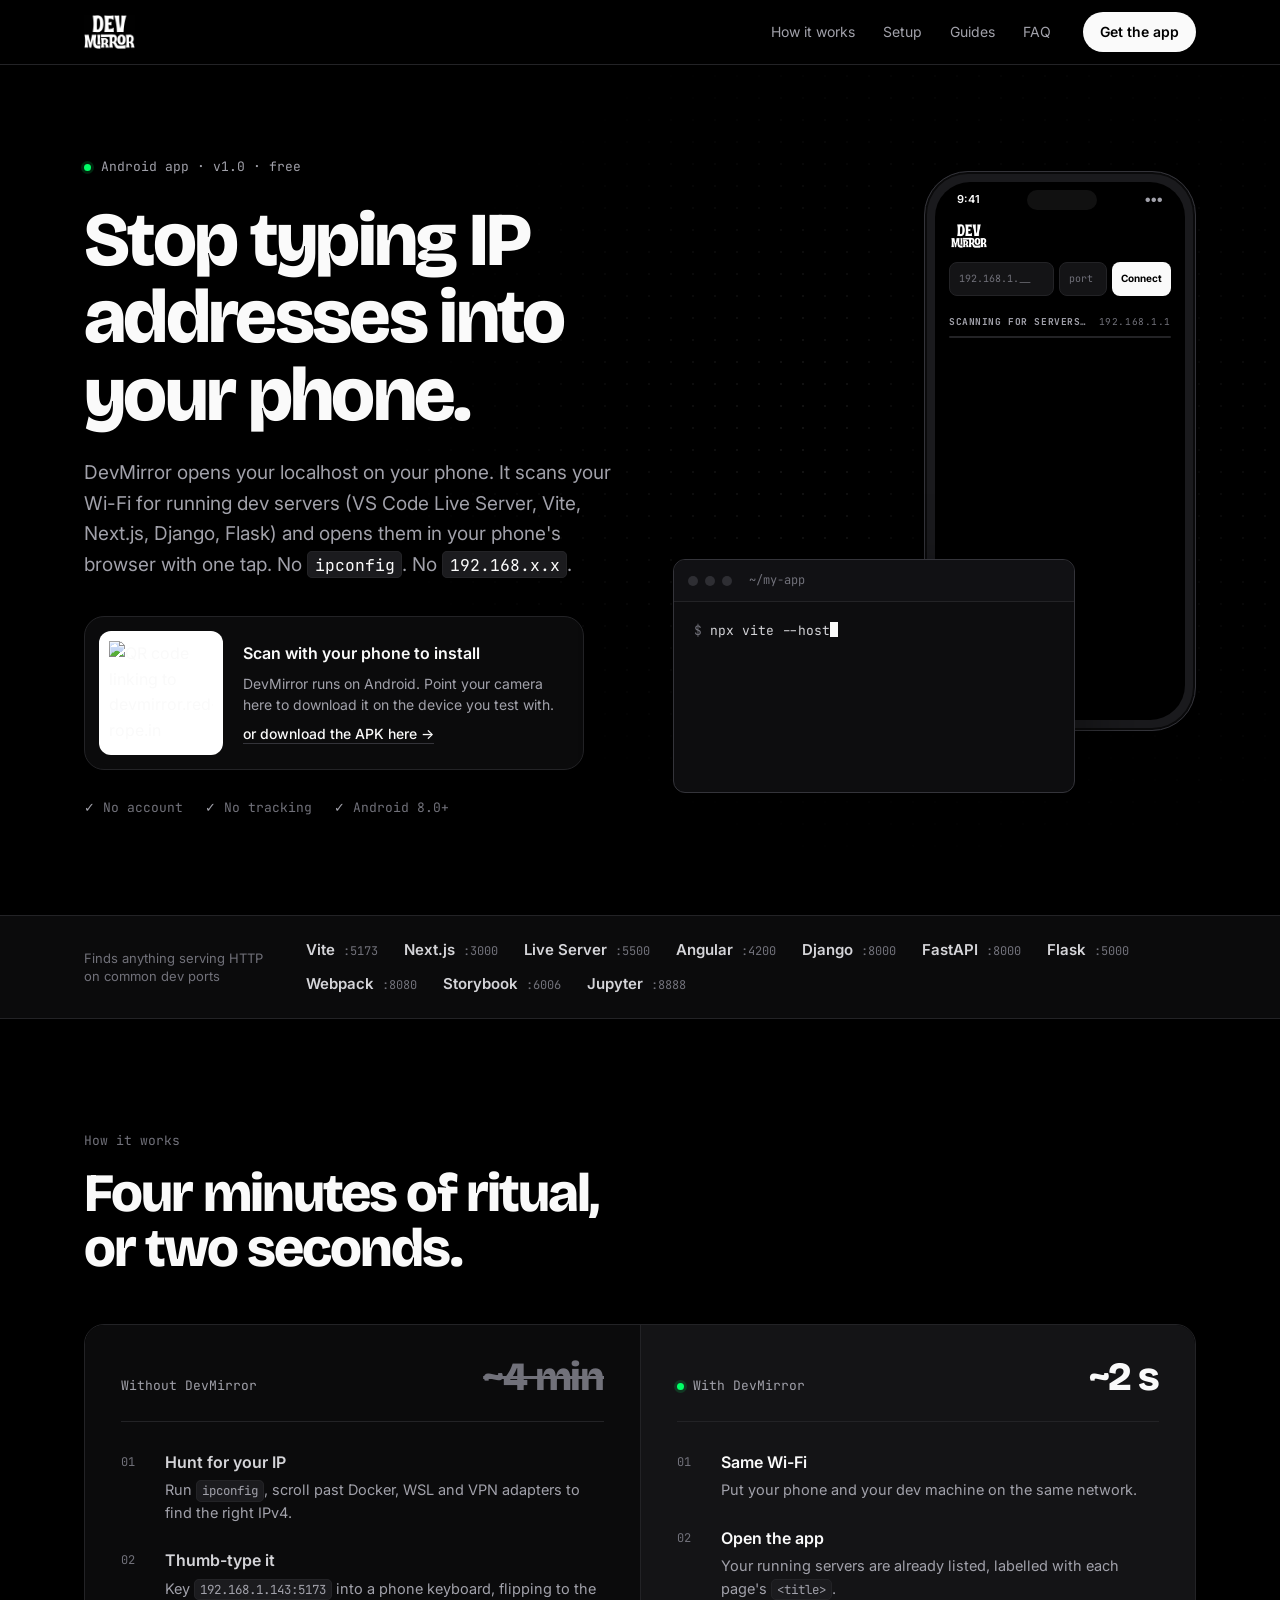
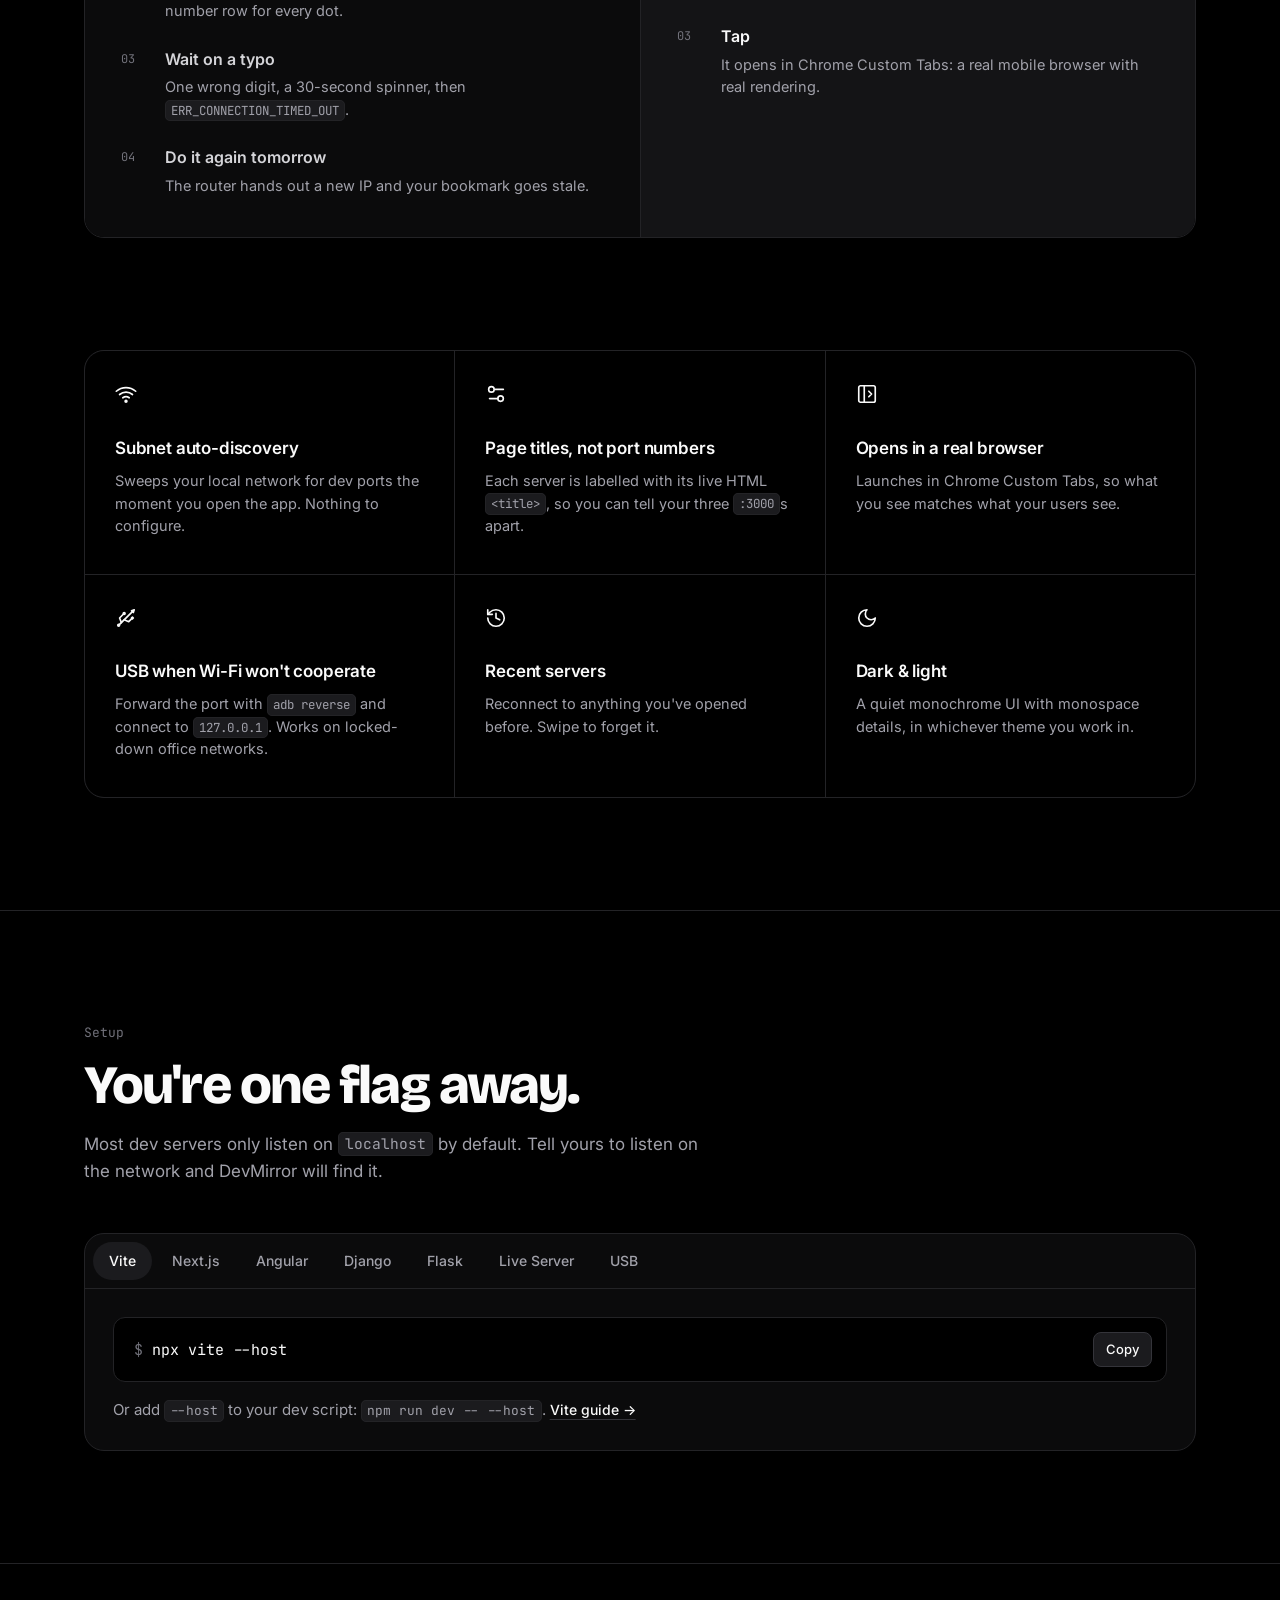
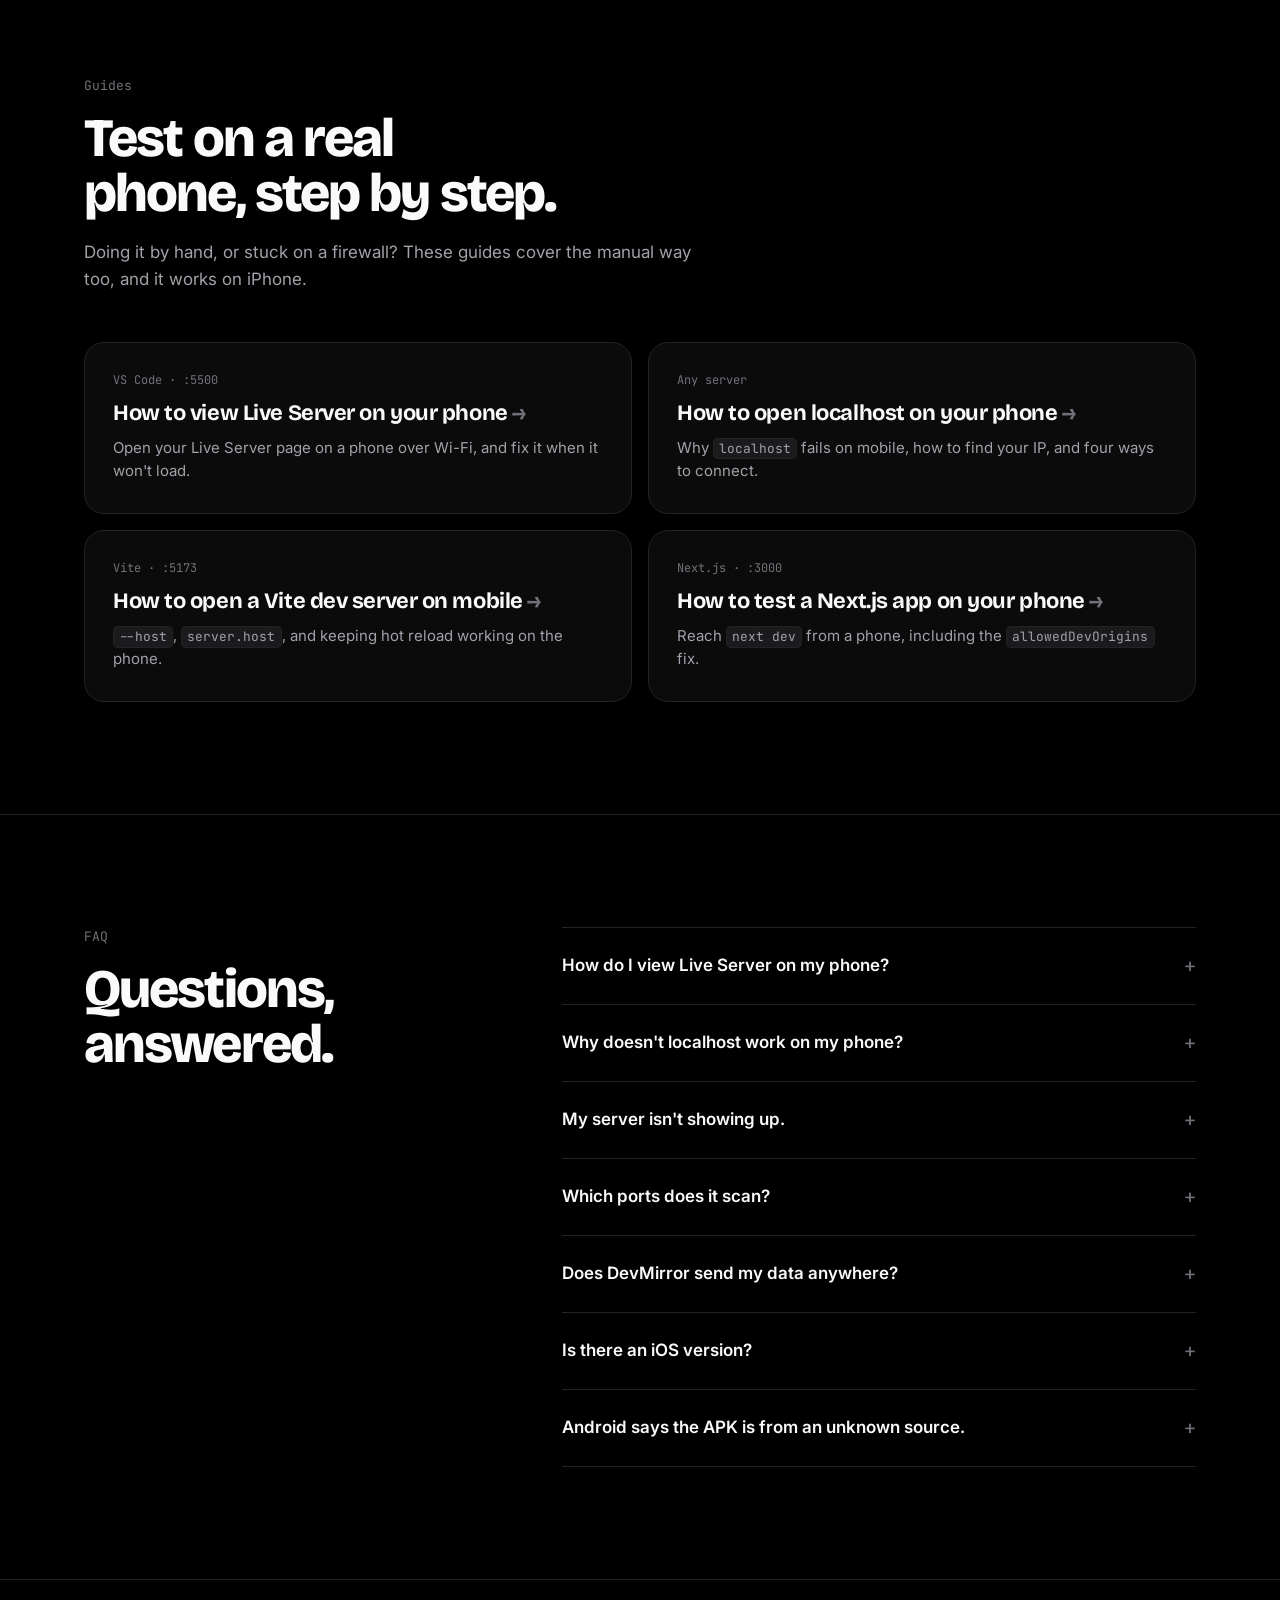
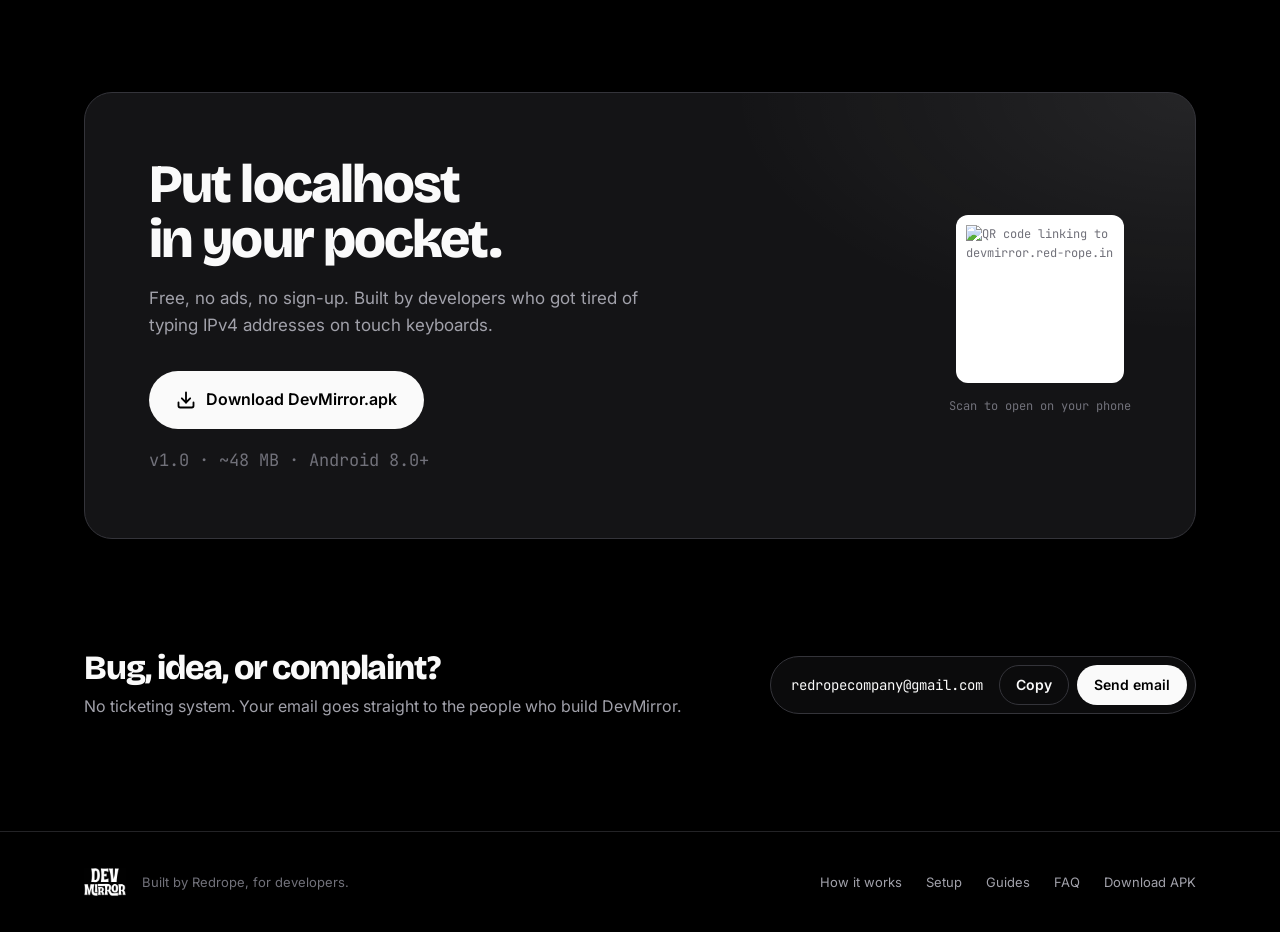
==== commit c3a7b63f: "Add robots.txt and sitemap.xml; create Vite on mobile guide page" ====
--- a/website/index.html
+++ b/website/index.html
@@ -3,19 +3,101 @@
 <head>
   <meta charset="UTF-8">
   <meta name="viewport" content="width=device-width, initial-scale=1.0">
-  <title>DevMirror — Open your local dev server on your phone in one tap</title>
-  <meta name="description" content="Stop typing IP addresses into your phone browser. DevMirror auto-discovers local dev servers (Vite, Next.js, Django, Flask, Live Server) on your Wi-Fi and opens them in one tap.">
+  <title>DevMirror — View Localhost &amp; Live Server on Your Phone</title>
+  <meta name="description" content="View VS Code Live Server, Vite, Next.js or any localhost site on your Android phone in one tap. DevMirror finds dev servers on your Wi-Fi. No IP typing.">
+  <link rel="canonical" href="https://devmirror.red-rope.in/">
+  <meta name="robots" content="index, follow, max-image-preview:large">
   <meta name="theme-color" content="#000000">
-  <meta property="og:title" content="DevMirror — your localhost, on your phone">
-  <meta property="og:description" content="Auto-discover local dev servers on your Wi-Fi and open them on your phone in one tap.">
-  <meta property="og:image" content="https://devmirror.red-rope.in/logo.png">
+  <meta property="og:type" content="website">
+  <meta property="og:site_name" content="DevMirror">
+  <meta property="og:title" content="DevMirror — View Localhost &amp; Live Server on Your Phone">
+  <meta property="og:description" content="Open your local dev server on your Android phone in one tap. No IP addresses, no config.">
   <meta property="og:url" content="https://devmirror.red-rope.in/">
+  <meta property="og:image" content="https://devmirror.red-rope.in/og.png">
+  <meta property="og:image:width" content="1200">
+  <meta property="og:image:height" content="630">
+  <meta property="og:image:alt" content="DevMirror: open localhost on your phone in one tap">
+  <meta name="twitter:card" content="summary_large_image">
+  <meta name="twitter:title" content="DevMirror — View Localhost &amp; Live Server on Your Phone">
+  <meta name="twitter:description" content="Open your local dev server on your Android phone in one tap. No IP addresses, no config.">
+  <meta name="twitter:image" content="https://devmirror.red-rope.in/og.png">
   <link rel="icon" type="image/png" href="logo.png">
   <link rel="apple-touch-icon" href="logo.png">
   <link rel="preconnect" href="https://fonts.googleapis.com">
   <link rel="preconnect" href="https://fonts.gstatic.com" crossorigin>
   <link href="https://fonts.googleapis.com/css2?family=Bricolage+Grotesque:opsz,wght@12..96,500;12..96,700;12..96,800&family=Inter:wght@400;500;600;700&family=JetBrains+Mono:wght@400;500;700&display=swap" rel="stylesheet">
   <link rel="stylesheet" href="styles.css">
+  <script type="application/ld+json">
+  {
+    "@context": "https://schema.org",
+    "@graph": [
+      {
+        "@type": "Organization",
+        "@id": "https://devmirror.red-rope.in/#org",
+        "name": "Redrope",
+        "url": "https://devmirror.red-rope.in/",
+        "logo": "https://devmirror.red-rope.in/logo.png",
+        "email": "redropecompany@gmail.com"
+      },
+      {
+        "@type": "WebSite",
+        "@id": "https://devmirror.red-rope.in/#website",
+        "name": "DevMirror",
+        "url": "https://devmirror.red-rope.in/",
+        "publisher": { "@id": "https://devmirror.red-rope.in/#org" }
+      },
+      {
+        "@type": "MobileApplication",
+        "name": "DevMirror",
+        "description": "Android app that finds local dev servers (VS Code Live Server, Vite, Next.js, Django, Flask) on your Wi-Fi and opens them on your phone in one tap.",
+        "operatingSystem": "Android 8.0+",
+        "applicationCategory": "DeveloperApplication",
+        "softwareVersion": "1.0",
+        "fileSize": "48MB",
+        "downloadUrl": "https://devmirror.red-rope.in/DevMirror.apk",
+        "image": "https://devmirror.red-rope.in/logo.png",
+        "url": "https://devmirror.red-rope.in/",
+        "offers": { "@type": "Offer", "price": "0", "priceCurrency": "USD" },
+        "publisher": { "@id": "https://devmirror.red-rope.in/#org" }
+      },
+      {
+        "@type": "FAQPage",
+        "mainEntity": [
+          {
+            "@type": "Question",
+            "name": "How do I view Live Server on my phone?",
+            "acceptedAnswer": { "@type": "Answer", "text": "Connect your phone and computer to the same Wi-Fi, click Go Live in VS Code, then open DevMirror. Your Live Server appears in the list, so tap it. Without the app, type http://YOUR-COMPUTER-IP:5500 into your phone's browser." }
+          },
+          {
+            "@type": "Question",
+            "name": "Why doesn't localhost work on my phone?",
+            "acceptedAnswer": { "@type": "Answer", "text": "localhost (or 127.0.0.1) always means \"this device\". On your phone it points at the phone itself, not your computer. You need your computer's local network address, like 192.168.1.14, and DevMirror finds it for you." }
+          },
+          {
+            "@type": "Question",
+            "name": "My dev server isn't showing up on my phone. What should I check?",
+            "acceptedAnswer": { "@type": "Answer", "text": "Check that the server is listening on 0.0.0.0, both devices are on the same network (guest Wi-Fi often blocks device-to-device traffic), and your firewall allows the port. You can always type the IP manually or connect over USB with adb reverse." }
+          },
+          {
+            "@type": "Question",
+            "name": "Which ports does DevMirror scan?",
+            "acceptedAnswer": { "@type": "Answer", "text": "80, 443, 3000-3002, 4000, 4200, 5000-5001, 5173-5174, 5500-5502, 6006, 8000-8002, 8080-8085, 8888 and 9000. Anything else can be entered manually." }
+          },
+          {
+            "@type": "Question",
+            "name": "Does DevMirror send my data anywhere?",
+            "acceptedAnswer": { "@type": "Answer", "text": "No. There's no account, no analytics and no ads. The app only talks to devices on your local network, and your recent servers are stored on your phone." }
+          },
+          {
+            "@type": "Question",
+            "name": "Is there an iOS version of DevMirror?",
+            "acceptedAnswer": { "@type": "Answer", "text": "Not right now. DevMirror is Android-only. On iPhone you can open your computer's IP address and port in Safari manually." }
+          }
+        ]
+      }
+    ]
+  }
+  </script>
 </head>
 <body>
 
@@ -27,6 +109,7 @@
       <nav class="nav-links" aria-label="Primary">
         <a href="#how">How it works</a>
         <a href="#setup">Setup</a>
+        <a href="#guides">Guides</a>
         <a href="#faq">FAQ</a>
       </nav>
       <a href="#download" class="btn btn-sm btn-light">Get the app</a>
@@ -40,7 +123,7 @@
         <div class="hero-copy">
           <p class="eyebrow"><span class="live-dot" aria-hidden="true"></span> Android app &middot; v1.0 &middot; free</p>
           <h1>Stop typing IP addresses into your phone.</h1>
-          <p class="hero-sub">DevMirror scans your Wi-Fi for running dev servers (Vite, Next.js, Live Server, Django, Flask) and opens them in your phone's browser with one tap. No <code>ipconfig</code>. No <code>192.168.x.x</code>.</p>
+          <p class="hero-sub">DevMirror opens your localhost on your phone. It scans your Wi-Fi for running dev servers (VS Code Live Server, Vite, Next.js, Django, Flask) and opens them in your phone's browser with one tap. No <code>ipconfig</code>. No <code>192.168.x.x</code>.</p>
 
           <!-- Mobile: straight download -->
           <div class="cta-mobile">
@@ -262,11 +345,11 @@
 
           <div class="tab-panel" role="tabpanel" id="tab-vite" aria-labelledby="t-vite">
             <div class="code"><code>npx vite --host</code><button class="copy" type="button">Copy</button></div>
-            <p>Or add <code>--host</code> to your dev script: <code>npm run dev -- --host</code>.</p>
+            <p>Or add <code>--host</code> to your dev script: <code>npm run dev -- --host</code>. <a class="text-link" href="vite-on-mobile/">Vite guide &rarr;</a></p>
           </div>
           <div class="tab-panel" role="tabpanel" id="tab-next" aria-labelledby="t-next" hidden>
             <div class="code"><code>npm run dev -- -H 0.0.0.0</code><button class="copy" type="button">Copy</button></div>
-            <p>Next.js serves on port <code>3000</code> by default.</p>
+            <p>Next.js serves on port <code>3000</code> by default. <a class="text-link" href="nextjs-on-mobile/">Next.js guide &rarr;</a></p>
           </div>
           <div class="tab-panel" role="tabpanel" id="tab-ng" aria-labelledby="t-ng" hidden>
             <div class="code"><code>ng serve --host 0.0.0.0</code><button class="copy" type="button">Copy</button></div>
@@ -282,12 +365,45 @@
           </div>
           <div class="tab-panel" role="tabpanel" id="tab-live" aria-labelledby="t-live" hidden>
             <div class="code code-plain"><span>Click <b>Go Live</b> in the VS Code status bar.</span></div>
-            <p>Live Server already listens on your network, so there's nothing to change.</p>
+            <p>Live Server usually accepts connections from your network with no changes. <a class="text-link" href="live-server-on-mobile/">Live Server guide &rarr;</a></p>
           </div>
           <div class="tab-panel" role="tabpanel" id="tab-usb" aria-labelledby="t-usb" hidden>
             <div class="code"><code>adb reverse tcp:5173 tcp:5173</code><button class="copy" type="button">Copy</button></div>
             <p>Enable USB debugging, plug in, forward your port, then enter <code>127.0.0.1</code> and the port in DevMirror's connect bar. No Wi-Fi needed.</p>
           </div>
+        </div>
+      </div>
+    </section>
+
+    <!-- ── GUIDES ── -->
+    <section id="guides" class="section">
+      <div class="wrap">
+        <div class="section-head">
+          <p class="kicker">Guides</p>
+          <h2>Test on a real phone, step by step.</h2>
+          <p class="section-sub">Doing it by hand, or stuck on a firewall? These guides cover the manual way too, and it works on iPhone.</p>
+        </div>
+        <div class="guide-cards">
+          <a class="guide-card" href="live-server-on-mobile/">
+            <span class="guide-tag">VS Code · :5500</span>
+            <h3>How to view Live Server on your phone</h3>
+            <p>Open your Live Server page on a phone over Wi-Fi, and fix it when it won't load.</p>
+          </a>
+          <a class="guide-card" href="localhost-on-phone/">
+            <span class="guide-tag">Any server</span>
+            <h3>How to open localhost on your phone</h3>
+            <p>Why <code>localhost</code> fails on mobile, how to find your IP, and four ways to connect.</p>
+          </a>
+          <a class="guide-card" href="vite-on-mobile/">
+            <span class="guide-tag">Vite · :5173</span>
+            <h3>How to open a Vite dev server on mobile</h3>
+            <p><code>--host</code>, <code>server.host</code>, and keeping hot reload working on the phone.</p>
+          </a>
+          <a class="guide-card" href="nextjs-on-mobile/">
+            <span class="guide-tag">Next.js · :3000</span>
+            <h3>How to test a Next.js app on your phone</h3>
+            <p>Reach <code>next dev</code> from a phone, including the <code>allowedDevOrigins</code> fix.</p>
+          </a>
         </div>
       </div>
     </section>
@@ -301,6 +417,14 @@
         </div>
         <div class="faq">
           <details>
+            <summary>How do I view Live Server on my phone?</summary>
+            <p>Connect your phone and computer to the same Wi-Fi, click <em>Go Live</em> in VS Code, then open DevMirror. Your Live Server appears in the list, so tap it. Without the app, type <code>http://YOUR-COMPUTER-IP:5500</code> into your phone's browser. <a href="live-server-on-mobile/">Full Live Server guide</a>.</p>
+          </details>
+          <details>
+            <summary>Why doesn't localhost work on my phone?</summary>
+            <p><code>localhost</code> (or <code>127.0.0.1</code>) always means "this device". On your phone it points at the phone itself, not your computer. You need your computer's local network address, like <code>192.168.1.14</code>, and DevMirror finds it for you. <a href="localhost-on-phone/">How to open localhost on a phone</a>.</p>
+          </details>
+          <details>
             <summary>My server isn't showing up.</summary>
             <p>Check three things: the server is listening on <code>0.0.0.0</code> (see <a href="#setup">Setup</a>), both devices are on the same network (guest Wi-Fi often blocks device-to-device traffic), and your firewall allows the port. Windows asks the first time a server starts, so choose <em>Allow on private networks</em>. You can always type the IP manually or connect over USB.</p>
           </details>
@@ -314,7 +438,7 @@
           </details>
           <details>
             <summary>Is there an iOS version?</summary>
-            <p>Not right now. DevMirror is Android-only. If you'd use it on iPhone, <a href="#contact">tell us</a>.</p>
+            <p>Not right now. DevMirror is Android-only. On iPhone you can still use the manual method in the <a href="localhost-on-phone/">localhost guide</a>, and if you'd use an iOS app, <a href="#contact">tell us</a>.</p>
           </details>
           <details>
             <summary>Android says the APK is from an unknown source.</summary>
@@ -372,6 +496,7 @@
       <nav class="footer-links" aria-label="Footer">
         <a href="#how">How it works</a>
         <a href="#setup">Setup</a>
+        <a href="#guides">Guides</a>
         <a href="#faq">FAQ</a>
         <a href="DevMirror.apk" download="DevMirror.apk">Download APK</a>
       </nav>
--- a/website/styles.css
+++ b/website/styles.css
@@ -678,6 +678,7 @@
   white-space: nowrap;
 }
 .code code::before { content: '$ '; color: var(--dim); }
+.code-url code::before { content: none; }
 .code-plain { padding: 17px 20px; font-family: var(--font-sans); }
 .code-plain b { font-weight: 600; }
 
@@ -819,6 +820,168 @@
   transition: color 0.2s;
 }
 .footer-links a:hover { color: var(--text); }
+
+/* ── GUIDE CARDS (home) ── */
+.guide-cards {
+  display: grid;
+  grid-template-columns: repeat(2, 1fr);
+  gap: 16px;
+}
+.guide-card {
+  display: flex;
+  flex-direction: column;
+  gap: 10px;
+  padding: 28px 28px 30px;
+  border: 1px solid var(--line);
+  border-radius: var(--r-lg);
+  background: var(--surface);
+  text-decoration: none;
+  transition: border-color 0.2s, background 0.2s;
+}
+.guide-card:hover { border-color: var(--line-hi); background: var(--card); }
+.guide-card h3 {
+  font-family: var(--font-display);
+  font-size: 22px;
+  font-weight: 700;
+  letter-spacing: -0.02em;
+  line-height: 1.2;
+}
+.guide-card h3::after { content: ' →'; color: var(--dim); transition: color 0.2s; }
+.guide-card:hover h3::after { color: var(--text); }
+.guide-card p { color: var(--muted); font-size: 15px; line-height: 1.55; }
+.guide-tag { font-family: var(--font-mono); font-size: 12px; color: var(--dim); }
+
+/* ── ARTICLE (guide pages) ── */
+.article { padding: 56px 0 96px; }
+.article .wrap { max-width: 760px; }
+
+.crumbs {
+  display: flex;
+  flex-wrap: wrap;
+  gap: 8px;
+  list-style: none;
+  font-family: var(--font-mono);
+  font-size: 12.5px;
+  color: var(--dim);
+  margin-bottom: 36px;
+}
+.crumbs li + li::before { content: '/'; margin-right: 8px; }
+.crumbs a { color: var(--muted); text-decoration: none; }
+.crumbs a:hover { color: var(--text); }
+
+.article h1 { font-size: clamp(36px, 5.4vw, 58px); margin-bottom: 20px; }
+.article-meta {
+  font-family: var(--font-mono);
+  font-size: 13px;
+  color: var(--dim);
+  margin-bottom: 36px;
+}
+.lede { font-size: 19px; color: var(--muted); margin-bottom: 36px; text-wrap: pretty; }
+
+.answer {
+  border: 1px solid var(--line-hi);
+  border-radius: var(--r-lg);
+  background: var(--card);
+  padding: 24px 28px;
+  margin-bottom: 56px;
+}
+.answer-label {
+  font-family: var(--font-mono);
+  font-size: 12px;
+  color: var(--dim);
+  margin-bottom: 10px;
+}
+.answer p { font-size: 16.5px; }
+.answer ol { margin: 12px 0 0 20px; font-size: 16px; }
+.answer li { margin-bottom: 6px; }
+
+.prose h2 {
+  font-size: clamp(28px, 3.4vw, 36px);
+  margin: 64px 0 18px;
+  scroll-margin-top: 90px;
+}
+.prose h3 {
+  font-size: 19px;
+  font-weight: 600;
+  margin: 36px 0 10px;
+  letter-spacing: -0.01em;
+}
+.prose p, .prose li { font-size: 16.5px; color: #d4d4d8; line-height: 1.7; }
+.prose p { margin-bottom: 16px; }
+.prose ul, .prose ol { margin: 0 0 20px 22px; }
+.prose li { margin-bottom: 8px; padding-left: 4px; }
+.prose li::marker { color: var(--dim); font-family: var(--font-mono); font-size: 0.9em; }
+.prose a { color: var(--text); text-underline-offset: 3px; text-decoration-color: var(--line-hi); }
+.prose a:hover { text-decoration-color: var(--text); }
+.prose a.btn { text-decoration: none; }
+.prose a.btn-light { color: var(--bg); }
+.prose strong { color: var(--text); font-weight: 600; }
+.prose .code { margin: 8px 0 20px; }
+.prose code { white-space: normal; }
+.prose .code code { white-space: nowrap; }
+
+.codeblock {
+  background: #000;
+  border: 1px solid var(--line);
+  border-radius: var(--r-md);
+  padding: 16px 20px;
+  margin: 8px 0 20px;
+  overflow-x: auto;
+  font-family: var(--font-mono);
+  font-size: 14px;
+  line-height: 1.7;
+  color: #d4d4d8;
+}
+.codeblock .c { color: var(--dim); }
+
+.callout {
+  border-left: 2px solid var(--text);
+  background: var(--surface);
+  padding: 16px 20px;
+  border-radius: 0 var(--r-md) var(--r-md) 0;
+  margin: 8px 0 24px;
+}
+.callout p:last-child { margin-bottom: 0; }
+
+.app-box {
+  display: flex;
+  align-items: center;
+  justify-content: space-between;
+  gap: 24px;
+  flex-wrap: wrap;
+  border: 1px solid var(--line-hi);
+  border-radius: var(--r-lg);
+  background:
+    radial-gradient(ellipse 70% 90% at 100% 0%, rgba(255, 255, 255, 0.06), transparent 60%),
+    var(--card);
+  padding: 28px 30px;
+  margin: 28px 0;
+}
+.app-box h3 { margin: 0 0 6px; font-size: 20px; }
+.app-box p { margin: 0; color: var(--muted); font-size: 15px; }
+.app-box .btn { flex-shrink: 0; }
+
+.table-wrap { overflow-x: auto; margin: 8px 0 24px; border: 1px solid var(--line); border-radius: var(--r-md); }
+.prose table { width: 100%; border-collapse: collapse; font-size: 14.5px; }
+.prose th, .prose td { text-align: left; padding: 12px 16px; border-bottom: 1px solid var(--line); vertical-align: top; }
+.prose th { font-weight: 600; color: var(--text); background: var(--surface); }
+.prose td { color: var(--muted); }
+.prose tr:last-child td { border-bottom: 0; }
+
+.related { margin-top: 72px; padding-top: 40px; border-top: 1px solid var(--line); }
+.related h2 { font-size: 24px; margin: 0 0 20px; }
+.related .guide-cards { grid-template-columns: 1fr; gap: 12px; }
+.related .guide-card { padding: 20px 22px; }
+.related .guide-card h3 { font-size: 18px; }
+
+@media (max-width: 760px) {
+  .guide-cards { grid-template-columns: 1fr; }
+  .article { padding: 32px 0 72px; }
+  .answer { padding: 20px; }
+  .app-box { padding: 22px; }
+  .app-box .btn { width: 100%; }
+}
+
 
 /* ── TOAST ── */
 .toast {
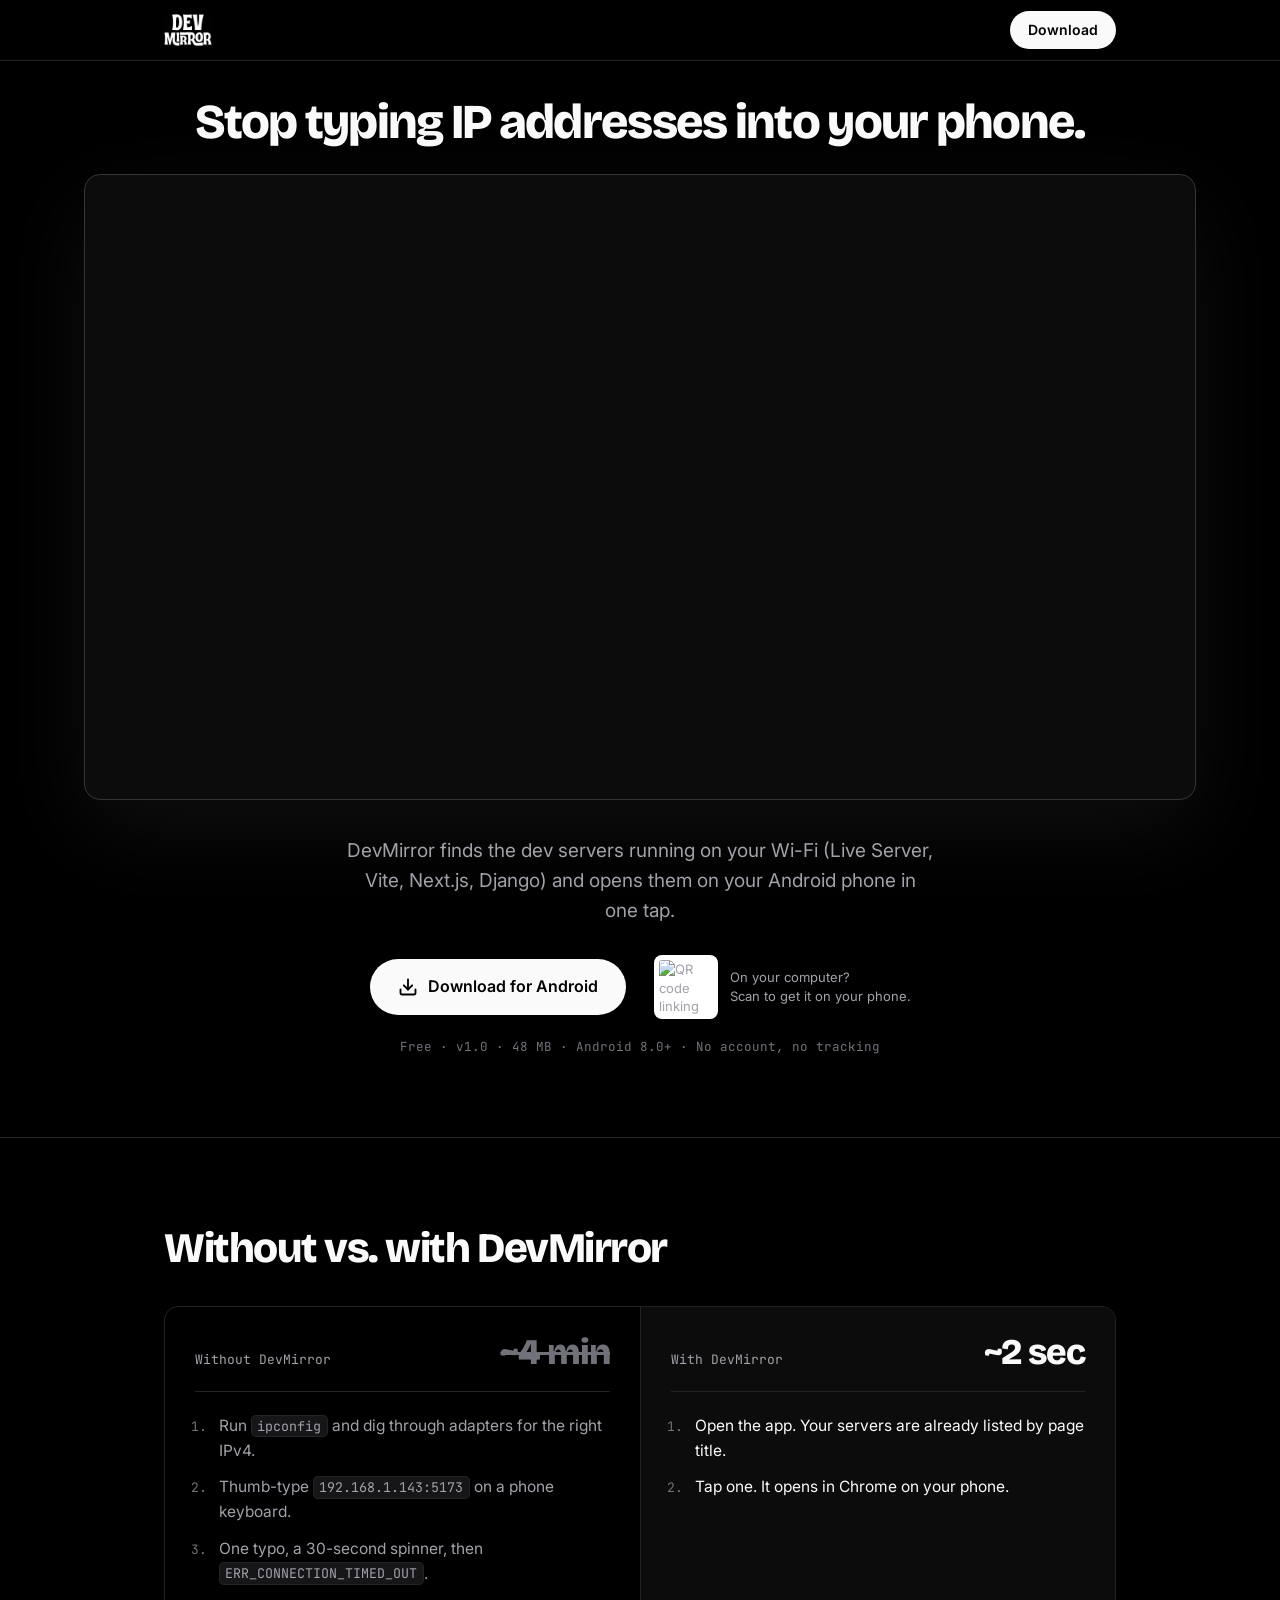
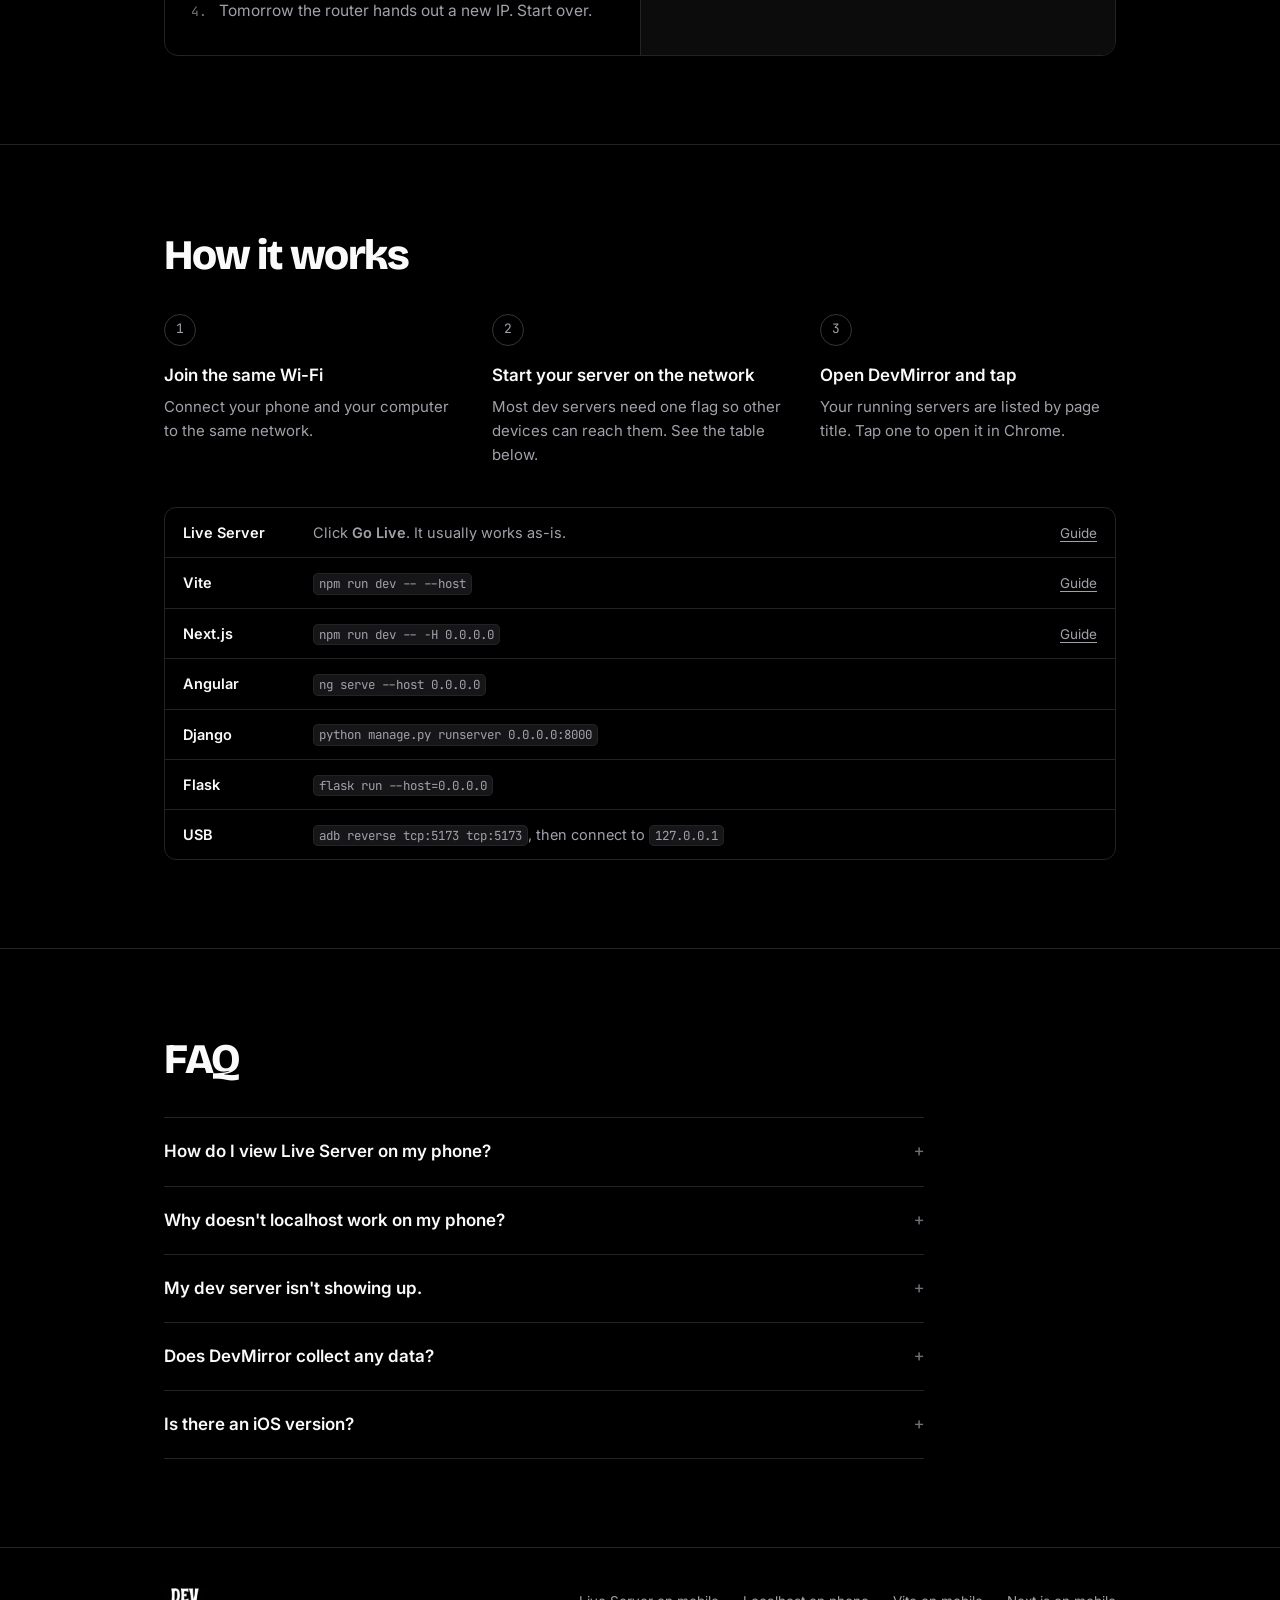
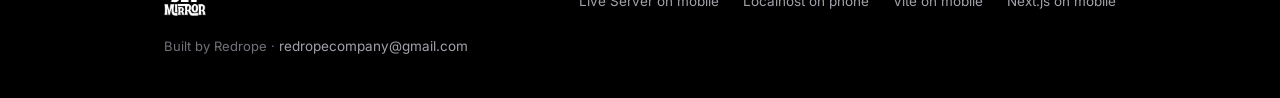
==== commit 36d9e5bf: "refactor: update font weights and simplify navigation in Vite on mobile page" ====
--- a/website/index.html
+++ b/website/index.html
@@ -6,7 +6,7 @@
   <title>DevMirror — View Localhost &amp; Live Server on Your Phone</title>
   <meta name="description" content="View VS Code Live Server, Vite, Next.js or any localhost site on your Android phone in one tap. DevMirror finds dev servers on your Wi-Fi. No IP typing.">
   <link rel="canonical" href="https://devmirror.red-rope.in/">
-  <meta name="robots" content="index, follow, max-image-preview:large">
+  <meta name="robots" content="index, follow, max-image-preview:large, max-video-preview:-1">
   <meta name="theme-color" content="#000000">
   <meta property="og:type" content="website">
   <meta property="og:site_name" content="DevMirror">
@@ -17,6 +17,7 @@
   <meta property="og:image:width" content="1200">
   <meta property="og:image:height" content="630">
   <meta property="og:image:alt" content="DevMirror: open localhost on your phone in one tap">
+  <meta property="og:video" content="https://www.youtube.com/embed/jhUqn0RXh7I">
   <meta name="twitter:card" content="summary_large_image">
   <meta name="twitter:title" content="DevMirror — View Localhost &amp; Live Server on Your Phone">
   <meta name="twitter:description" content="Open your local dev server on your Android phone in one tap. No IP addresses, no config.">
@@ -25,7 +26,8 @@
   <link rel="apple-touch-icon" href="logo.png">
   <link rel="preconnect" href="https://fonts.googleapis.com">
   <link rel="preconnect" href="https://fonts.gstatic.com" crossorigin>
-  <link href="https://fonts.googleapis.com/css2?family=Bricolage+Grotesque:opsz,wght@12..96,500;12..96,700;12..96,800&family=Inter:wght@400;500;600;700&family=JetBrains+Mono:wght@400;500;700&display=swap" rel="stylesheet">
+  <link rel="preconnect" href="https://www.youtube-nocookie.com">
+  <link href="https://fonts.googleapis.com/css2?family=Bricolage+Grotesque:opsz,wght@12..96,700;12..96,800&family=Inter:wght@400;500;600&family=JetBrains+Mono:wght@400;500&display=swap" rel="stylesheet">
   <link rel="stylesheet" href="styles.css">
   <script type="application/ld+json">
   {
@@ -37,7 +39,8 @@
         "name": "Redrope",
         "url": "https://devmirror.red-rope.in/",
         "logo": "https://devmirror.red-rope.in/logo.png",
-        "email": "redropecompany@gmail.com"
+        "email": "redropecompany@gmail.com",
+        "sameAs": ["https://www.youtube.com/@RedRope-Company"]
       },
       {
         "@type": "WebSite",
@@ -61,37 +64,43 @@
         "publisher": { "@id": "https://devmirror.red-rope.in/#org" }
       },
       {
+        "@type": "VideoObject",
+        "name": "DevMirror promo",
+        "description": "See DevMirror find local dev servers on Wi-Fi and open them on an Android phone in one tap.",
+        "thumbnailUrl": "https://i.ytimg.com/vi/jhUqn0RXh7I/maxresdefault.jpg",
+        "uploadDate": "2026-10-06T01:00:36-07:00",
+        "duration": "PT1M2S",
+        "contentUrl": "https://www.youtube.com/watch?v=jhUqn0RXh7I",
+        "embedUrl": "https://www.youtube.com/embed/jhUqn0RXh7I",
+        "publisher": { "@id": "https://devmirror.red-rope.in/#org" }
+      },
+      {
         "@type": "FAQPage",
         "mainEntity": [
           {
             "@type": "Question",
             "name": "How do I view Live Server on my phone?",
-            "acceptedAnswer": { "@type": "Answer", "text": "Connect your phone and computer to the same Wi-Fi, click Go Live in VS Code, then open DevMirror. Your Live Server appears in the list, so tap it. Without the app, type http://YOUR-COMPUTER-IP:5500 into your phone's browser." }
+            "acceptedAnswer": { "@type": "Answer", "text": "Connect your phone and computer to the same Wi-Fi, click Go Live in VS Code, then open DevMirror and tap your Live Server. Without the app, open http://YOUR-COMPUTER-IP:5500 in your phone's browser." }
           },
           {
             "@type": "Question",
             "name": "Why doesn't localhost work on my phone?",
-            "acceptedAnswer": { "@type": "Answer", "text": "localhost (or 127.0.0.1) always means \"this device\". On your phone it points at the phone itself, not your computer. You need your computer's local network address, like 192.168.1.14, and DevMirror finds it for you." }
-          },
-          {
-            "@type": "Question",
-            "name": "My dev server isn't showing up on my phone. What should I check?",
-            "acceptedAnswer": { "@type": "Answer", "text": "Check that the server is listening on 0.0.0.0, both devices are on the same network (guest Wi-Fi often blocks device-to-device traffic), and your firewall allows the port. You can always type the IP manually or connect over USB with adb reverse." }
-          },
-          {
-            "@type": "Question",
-            "name": "Which ports does DevMirror scan?",
-            "acceptedAnswer": { "@type": "Answer", "text": "80, 443, 3000-3002, 4000, 4200, 5000-5001, 5173-5174, 5500-5502, 6006, 8000-8002, 8080-8085, 8888 and 9000. Anything else can be entered manually." }
-          },
-          {
-            "@type": "Question",
-            "name": "Does DevMirror send my data anywhere?",
-            "acceptedAnswer": { "@type": "Answer", "text": "No. There's no account, no analytics and no ads. The app only talks to devices on your local network, and your recent servers are stored on your phone." }
-          },
-          {
-            "@type": "Question",
-            "name": "Is there an iOS version of DevMirror?",
-            "acceptedAnswer": { "@type": "Answer", "text": "Not right now. DevMirror is Android-only. On iPhone you can open your computer's IP address and port in Safari manually." }
+            "acceptedAnswer": { "@type": "Answer", "text": "localhost always means \"this device\". On your phone it points at the phone, not your computer. You need your computer's local network address, like 192.168.1.14, and DevMirror finds it for you." }
+          },
+          {
+            "@type": "Question",
+            "name": "My dev server isn't showing up. What should I check?",
+            "acceptedAnswer": { "@type": "Answer", "text": "Make sure the server listens on the network (0.0.0.0 or --host), both devices are on the same Wi-Fi (guest networks often block device-to-device traffic), and your firewall allows the port. You can also enter the IP manually or connect over USB with adb reverse." }
+          },
+          {
+            "@type": "Question",
+            "name": "Does DevMirror collect any data?",
+            "acceptedAnswer": { "@type": "Answer", "text": "No. There's no account, no analytics and no ads. The app only talks to devices on your local network." }
+          },
+          {
+            "@type": "Question",
+            "name": "Is there an iOS version?",
+            "acceptedAnswer": { "@type": "Answer", "text": "Not yet. DevMirror is Android-only. On iPhone you can open your computer's IP address and port in Safari manually." }
           }
         ]
       }
@@ -103,385 +112,126 @@
 
   <header class="nav">
     <div class="wrap nav-inner">
-      <a href="#" class="brand" aria-label="DevMirror home">
+      <a href="./" class="brand" aria-label="DevMirror home">
         <img src="wordmark.png" alt="DevMirror" width="480" height="318">
       </a>
-      <nav class="nav-links" aria-label="Primary">
-        <a href="#how">How it works</a>
-        <a href="#setup">Setup</a>
-        <a href="#guides">Guides</a>
-        <a href="#faq">FAQ</a>
-      </nav>
-      <a href="#download" class="btn btn-sm btn-light">Get the app</a>
+      <a href="#get" class="btn btn-sm">Download</a>
     </div>
   </header>
 
   <main>
-    <!-- ── HERO ── -->
     <section class="hero">
-      <div class="wrap hero-grid">
-        <div class="hero-copy">
-          <p class="eyebrow"><span class="live-dot" aria-hidden="true"></span> Android app &middot; v1.0 &middot; free</p>
-          <h1>Stop typing IP addresses into your phone.</h1>
-          <p class="hero-sub">DevMirror opens your localhost on your phone. It scans your Wi-Fi for running dev servers (VS Code Live Server, Vite, Next.js, Django, Flask) and opens them in your phone's browser with one tap. No <code>ipconfig</code>. No <code>192.168.x.x</code>.</p>
-
-          <!-- Mobile: straight download -->
-          <div class="cta-mobile">
-            <a href="DevMirror.apk" download="DevMirror.apk" class="btn btn-light btn-lg js-download">
-              <svg width="20" height="20" viewBox="0 0 24 24" fill="none" stroke="currentColor" stroke-width="2.2" stroke-linecap="round" stroke-linejoin="round" aria-hidden="true"><path d="M21 15v4a2 2 0 0 1-2 2H5a2 2 0 0 1-2-2v-4"/><polyline points="7 10 12 15 17 10"/><line x1="12" y1="15" x2="12" y2="3"/></svg>
-              Download APK
-              <span class="btn-meta">48 MB</span>
-            </a>
+      <div class="wrap">
+        <h1>Stop typing IP addresses into your phone.</h1>
+
+        <div class="video">
+          <iframe src="https://www.youtube-nocookie.com/embed/jhUqn0RXh7I?autoplay=1&amp;mute=1&amp;loop=1&amp;playlist=jhUqn0RXh7I&amp;playsinline=1&amp;rel=0" title="DevMirror promo video" allow="accelerometer; autoplay; clipboard-write; encrypted-media; gyroscope; picture-in-picture; web-share" referrerpolicy="strict-origin-when-cross-origin" allowfullscreen></iframe>
+        </div>
+
+        <p class="lead">DevMirror finds the dev servers running on your Wi-Fi (Live Server, Vite, Next.js, Django) and opens them on your Android phone in one tap.</p>
+
+        <div class="get" id="get">
+          <a href="DevMirror.apk" download="DevMirror.apk" class="btn btn-lg">
+            <svg width="20" height="20" viewBox="0 0 24 24" fill="none" stroke="currentColor" stroke-width="2.2" stroke-linecap="round" stroke-linejoin="round" aria-hidden="true"><path d="M21 15v4a2 2 0 0 1-2 2H5a2 2 0 0 1-2-2v-4"/><polyline points="7 10 12 15 17 10"/><line x1="12" y1="15" x2="12" y2="3"/></svg>
+            Download for Android
+          </a>
+          <div class="qr">
+            <img src="https://api.qrserver.com/v1/create-qr-code/?size=200x200&data=https%3A%2F%2Fdevmirror.red-rope.in%2F&margin=0&color=000000&bgcolor=ffffff" alt="QR code linking to devmirror.red-rope.in" width="64" height="64" loading="lazy">
+            <span>On your computer?<br>Scan to get it on your phone.</span>
           </div>
-
-          <!-- Desktop: scan to install -->
-          <div class="cta-desktop">
-            <div class="qr">
-              <img src="https://api.qrserver.com/v1/create-qr-code/?size=240x240&data=https%3A%2F%2Fdevmirror.red-rope.in%2F&margin=0&color=000000&bgcolor=ffffff" alt="QR code linking to devmirror.red-rope.in" width="104" height="104">
+        </div>
+        <p class="specs">Free &middot; v1.0 &middot; 48 MB &middot; Android 8.0+ &middot; No account, no tracking</p>
+      </div>
+    </section>
+
+    <section class="section" id="compare">
+      <div class="wrap">
+        <h2>Without vs. with DevMirror</h2>
+        <div class="compare">
+          <div class="compare-col">
+            <div class="compare-head">
+              <span>Without DevMirror</span>
+              <strong class="compare-time is-slow">~4 min</strong>
             </div>
-            <div class="qr-copy">
-              <strong>Scan with your phone to install</strong>
-              <span>DevMirror runs on Android. Point your camera here to download it on the device you test with.</span>
-              <a href="DevMirror.apk" download="DevMirror.apk" class="text-link js-download">or download the APK here &rarr;</a>
-            </div>
-          </div>
-
-          <ul class="hero-facts">
-            <li>No account</li>
-            <li>No tracking</li>
-            <li>Android 8.0+</li>
-          </ul>
-        </div>
-
-        <!-- Live demo: terminal on the laptop, DevMirror on the phone -->
-        <div class="stage" aria-hidden="true">
-          <div class="terminal">
-            <div class="term-bar">
-              <span></span><span></span><span></span>
-              <em>~/my-app</em>
-            </div>
-            <pre class="term-body"><span class="t-prompt">$</span> <span id="termCmd"></span><span class="caret" id="termCaret"></span>
-<span id="termOut" class="term-out">
-  <b>VITE</b> v5.4.2  <i>ready in 312 ms</i>
-
-  <span class="t-dim">&#10140;  Local:</span>   http://localhost:5173/
-  <span class="t-dim">&#10140;  Network:</span> <span class="t-hl">http://192.168.1.14:5173/</span></span></pre>
-          </div>
-
-          <div class="phone">
-            <div class="phone-screen">
-              <div class="p-status"><span>9:41</span><span class="p-notch"></span><span>&#9679;&#9679;&#9679;</span></div>
-              <div class="p-appbar">
-                <img src="wordmark.png" alt="" width="480" height="318">
-              </div>
-              <div class="p-manual">
-                <span class="p-field">192.168.1.__</span>
-                <span class="p-field p-port">port</span>
-                <span class="p-go">Connect</span>
-              </div>
-              <div class="p-label">
-                <span id="scanLabel">SCANNING FOR SERVERS…</span>
-                <span id="scanIp" class="p-ip">192.168.1.1</span>
-              </div>
-              <div class="p-progress"><span id="scanBar"></span></div>
-              <ul class="p-list" id="serverList">
-                <li class="p-server" data-at="0.35">
-                  <span class="p-dot"></span>
-                  <span class="p-meta"><b>my-app · Vite + React</b><i>192.168.1.14:5173</i></span>
-                  <span class="p-open">&rsaquo;</span>
-                </li>
-                <li class="p-server" data-at="0.62">
-                  <span class="p-dot"></span>
-                  <span class="p-meta"><b>Acme Dashboard</b><i>192.168.1.14:3000</i></span>
-                  <span class="p-open">&rsaquo;</span>
-                </li>
-                <li class="p-server" data-at="0.88">
-                  <span class="p-dot"></span>
-                  <span class="p-meta"><b>portfolio</b><i>192.168.1.22:5500</i></span>
-                  <span class="p-open">&rsaquo;</span>
-                </li>
-              </ul>
-              <span class="p-tap" id="tapRing"></span>
-            </div>
-          </div>
-        </div>
-      </div>
-    </section>
-
-    <!-- ── WORKS WITH ── -->
-    <section class="stack" aria-label="Supported dev servers">
-      <div class="wrap stack-inner">
-        <p class="stack-title">Finds anything serving HTTP on common dev ports</p>
-        <ul class="stack-list">
-          <li>Vite <span>5173</span></li>
-          <li>Next.js <span>3000</span></li>
-          <li>Live Server <span>5500</span></li>
-          <li>Angular <span>4200</span></li>
-          <li>Django <span>8000</span></li>
-          <li>FastAPI <span>8000</span></li>
-          <li>Flask <span>5000</span></li>
-          <li>Webpack <span>8080</span></li>
-          <li>Storybook <span>6006</span></li>
-          <li>Jupyter <span>8888</span></li>
-        </ul>
-      </div>
-    </section>
-
-    <!-- ── BEFORE / AFTER ── -->
-    <section id="how" class="section">
-      <div class="wrap">
-        <div class="section-head">
-          <p class="kicker">How it works</p>
-          <h2>Four minutes of ritual,<br>or two seconds.</h2>
-        </div>
-
-        <div class="compare">
-          <div class="compare-col before">
-            <div class="compare-top">
-              <span class="compare-tag">Without DevMirror</span>
-              <span class="compare-time">~4 min</span>
-            </div>
-            <ol class="steps">
-              <li>
-                <h3>Hunt for your IP</h3>
-                <p>Run <code>ipconfig</code>, scroll past Docker, WSL and VPN adapters to find the right IPv4.</p>
-              </li>
-              <li>
-                <h3>Thumb-type it</h3>
-                <p>Key <code>192.168.1.143:5173</code> into a phone keyboard, flipping to the number row for every dot.</p>
-              </li>
-              <li>
-                <h3>Wait on a typo</h3>
-                <p>One wrong digit, a 30-second spinner, then <code>ERR_CONNECTION_TIMED_OUT</code>.</p>
-              </li>
-              <li>
-                <h3>Do it again tomorrow</h3>
-                <p>The router hands out a new IP and your bookmark goes stale.</p>
-              </li>
+            <ol>
+              <li>Run <code>ipconfig</code> and dig through adapters for the right IPv4.</li>
+              <li>Thumb-type <code>192.168.1.143:5173</code> on a phone keyboard.</li>
+              <li>One typo, a 30-second spinner, then <code>ERR_CONNECTION_TIMED_OUT</code>.</li>
+              <li>Tomorrow the router hands out a new IP. Start over.</li>
             </ol>
           </div>
-
-          <div class="compare-col after">
-            <div class="compare-top">
-              <span class="compare-tag"><span class="live-dot" aria-hidden="true"></span> With DevMirror</span>
-              <span class="compare-time">~2 s</span>
+          <div class="compare-col is-with">
+            <div class="compare-head">
+              <span>With DevMirror</span>
+              <strong class="compare-time">~2 sec</strong>
             </div>
-            <ol class="steps">
-              <li>
-                <h3>Same Wi-Fi</h3>
-                <p>Put your phone and your dev machine on the same network.</p>
-              </li>
-              <li>
-                <h3>Open the app</h3>
-                <p>Your running servers are already listed, labelled with each page's <code>&lt;title&gt;</code>.</p>
-              </li>
-              <li>
-                <h3>Tap</h3>
-                <p>It opens in Chrome Custom Tabs: a real mobile browser with real rendering.</p>
-              </li>
+            <ol>
+              <li>Open the app. Your servers are already listed by page title.</li>
+              <li>Tap one. It opens in Chrome on your phone.</li>
             </ol>
           </div>
         </div>
       </div>
     </section>
 
-    <!-- ── FEATURES ── -->
-    <section class="section section-tight">
-      <div class="wrap">
-        <div class="features">
-          <article class="feature">
-            <svg viewBox="0 0 24 24" aria-hidden="true"><path d="M5 12.55a11 11 0 0 1 14.08 0"/><path d="M1.42 9a16 16 0 0 1 21.16 0"/><path d="M8.53 16.11a6 6 0 0 1 6.95 0"/><circle cx="12" cy="20" r="1"/></svg>
-            <h3>Subnet auto-discovery</h3>
-            <p>Sweeps your local network for dev ports the moment you open the app. Nothing to configure.</p>
-          </article>
-          <article class="feature">
-            <svg viewBox="0 0 24 24" aria-hidden="true"><path d="M20 7h-9"/><path d="M14 17H5"/><circle cx="17" cy="17" r="3"/><circle cx="7" cy="7" r="3"/></svg>
-            <h3>Page titles, not port numbers</h3>
-            <p>Each server is labelled with its live HTML <code>&lt;title&gt;</code>, so you can tell your three <code>:3000</code>s apart.</p>
-          </article>
-          <article class="feature">
-            <svg viewBox="0 0 24 24" aria-hidden="true"><rect x="3" y="3" width="18" height="18" rx="2"/><path d="M9 3v18"/><path d="m14 9 3 3-3 3"/></svg>
-            <h3>Opens in a real browser</h3>
-            <p>Launches in Chrome Custom Tabs, so what you see matches what your users see.</p>
-          </article>
-          <article class="feature">
-            <svg viewBox="0 0 24 24" aria-hidden="true"><circle cx="10" cy="7" r="1"/><circle cx="4" cy="20" r="1"/><path d="M4.7 19.3 19 5"/><path d="m21 3-3 1 2 2Z"/><path d="M9.26 7.68 5 12l2 5"/><path d="m10 14 5 2 3.5-3.5"/><path d="m18 12 1-1 1 1-1 1Z"/></svg>
-            <h3>USB when Wi-Fi won't cooperate</h3>
-            <p>Forward the port with <code>adb reverse</code> and connect to <code>127.0.0.1</code>. Works on locked-down office networks.</p>
-          </article>
-          <article class="feature">
-            <svg viewBox="0 0 24 24" aria-hidden="true"><path d="M3 12a9 9 0 1 0 9-9 9.75 9.75 0 0 0-6.74 2.74L3 8"/><path d="M3 3v5h5"/><path d="M12 7v5l4 2"/></svg>
-            <h3>Recent servers</h3>
-            <p>Reconnect to anything you've opened before. Swipe to forget it.</p>
-          </article>
-          <article class="feature">
-            <svg viewBox="0 0 24 24" aria-hidden="true"><path d="M12 3a6 6 0 0 0 9 9 9 9 0 1 1-9-9Z"/></svg>
-            <h3>Dark &amp; light</h3>
-            <p>A quiet monochrome UI with monospace details, in whichever theme you work in.</p>
-          </article>
-        </div>
-      </div>
-    </section>
-
-    <!-- ── SETUP ── -->
-    <section id="setup" class="section">
-      <div class="wrap setup">
-        <div class="section-head">
-          <p class="kicker">Setup</p>
-          <h2>You're one flag away.</h2>
-          <p class="section-sub">Most dev servers only listen on <code>localhost</code> by default. Tell yours to listen on the network and DevMirror will find it.</p>
-        </div>
-
-        <div class="tabs">
-          <div class="tab-list" role="tablist" aria-label="Dev server">
-            <button role="tab" aria-selected="true" aria-controls="tab-vite" id="t-vite">Vite</button>
-            <button role="tab" aria-selected="false" aria-controls="tab-next" id="t-next" tabindex="-1">Next.js</button>
-            <button role="tab" aria-selected="false" aria-controls="tab-ng" id="t-ng" tabindex="-1">Angular</button>
-            <button role="tab" aria-selected="false" aria-controls="tab-django" id="t-django" tabindex="-1">Django</button>
-            <button role="tab" aria-selected="false" aria-controls="tab-flask" id="t-flask" tabindex="-1">Flask</button>
-            <button role="tab" aria-selected="false" aria-controls="tab-live" id="t-live" tabindex="-1">Live Server</button>
-            <button role="tab" aria-selected="false" aria-controls="tab-usb" id="t-usb" tabindex="-1">USB</button>
-          </div>
-
-          <div class="tab-panel" role="tabpanel" id="tab-vite" aria-labelledby="t-vite">
-            <div class="code"><code>npx vite --host</code><button class="copy" type="button">Copy</button></div>
-            <p>Or add <code>--host</code> to your dev script: <code>npm run dev -- --host</code>. <a class="text-link" href="vite-on-mobile/">Vite guide &rarr;</a></p>
-          </div>
-          <div class="tab-panel" role="tabpanel" id="tab-next" aria-labelledby="t-next" hidden>
-            <div class="code"><code>npm run dev -- -H 0.0.0.0</code><button class="copy" type="button">Copy</button></div>
-            <p>Next.js serves on port <code>3000</code> by default. <a class="text-link" href="nextjs-on-mobile/">Next.js guide &rarr;</a></p>
-          </div>
-          <div class="tab-panel" role="tabpanel" id="tab-ng" aria-labelledby="t-ng" hidden>
-            <div class="code"><code>ng serve --host 0.0.0.0</code><button class="copy" type="button">Copy</button></div>
-            <p>Angular serves on port <code>4200</code> by default.</p>
-          </div>
-          <div class="tab-panel" role="tabpanel" id="tab-django" aria-labelledby="t-django" hidden>
-            <div class="code"><code>python manage.py runserver 0.0.0.0:8000</code><button class="copy" type="button">Copy</button></div>
-            <p>If Django rejects the request, add your machine's IP (or <code>'*'</code> while developing) to <code>ALLOWED_HOSTS</code>.</p>
-          </div>
-          <div class="tab-panel" role="tabpanel" id="tab-flask" aria-labelledby="t-flask" hidden>
-            <div class="code"><code>flask run --host=0.0.0.0</code><button class="copy" type="button">Copy</button></div>
-            <p>Flask serves on port <code>5000</code> by default.</p>
-          </div>
-          <div class="tab-panel" role="tabpanel" id="tab-live" aria-labelledby="t-live" hidden>
-            <div class="code code-plain"><span>Click <b>Go Live</b> in the VS Code status bar.</span></div>
-            <p>Live Server usually accepts connections from your network with no changes. <a class="text-link" href="live-server-on-mobile/">Live Server guide &rarr;</a></p>
-          </div>
-          <div class="tab-panel" role="tabpanel" id="tab-usb" aria-labelledby="t-usb" hidden>
-            <div class="code"><code>adb reverse tcp:5173 tcp:5173</code><button class="copy" type="button">Copy</button></div>
-            <p>Enable USB debugging, plug in, forward your port, then enter <code>127.0.0.1</code> and the port in DevMirror's connect bar. No Wi-Fi needed.</p>
-          </div>
-        </div>
-      </div>
-    </section>
-
-    <!-- ── GUIDES ── -->
-    <section id="guides" class="section">
-      <div class="wrap">
-        <div class="section-head">
-          <p class="kicker">Guides</p>
-          <h2>Test on a real phone, step by step.</h2>
-          <p class="section-sub">Doing it by hand, or stuck on a firewall? These guides cover the manual way too, and it works on iPhone.</p>
-        </div>
-        <div class="guide-cards">
-          <a class="guide-card" href="live-server-on-mobile/">
-            <span class="guide-tag">VS Code · :5500</span>
-            <h3>How to view Live Server on your phone</h3>
-            <p>Open your Live Server page on a phone over Wi-Fi, and fix it when it won't load.</p>
-          </a>
-          <a class="guide-card" href="localhost-on-phone/">
-            <span class="guide-tag">Any server</span>
-            <h3>How to open localhost on your phone</h3>
-            <p>Why <code>localhost</code> fails on mobile, how to find your IP, and four ways to connect.</p>
-          </a>
-          <a class="guide-card" href="vite-on-mobile/">
-            <span class="guide-tag">Vite · :5173</span>
-            <h3>How to open a Vite dev server on mobile</h3>
-            <p><code>--host</code>, <code>server.host</code>, and keeping hot reload working on the phone.</p>
-          </a>
-          <a class="guide-card" href="nextjs-on-mobile/">
-            <span class="guide-tag">Next.js · :3000</span>
-            <h3>How to test a Next.js app on your phone</h3>
-            <p>Reach <code>next dev</code> from a phone, including the <code>allowedDevOrigins</code> fix.</p>
-          </a>
-        </div>
-      </div>
-    </section>
-
-    <!-- ── FAQ ── -->
-    <section id="faq" class="section">
-      <div class="wrap faq-grid">
-        <div class="section-head">
-          <p class="kicker">FAQ</p>
-          <h2>Questions, answered.</h2>
-        </div>
+    <section class="section" id="how">
+      <div class="wrap">
+        <h2>How it works</h2>
+        <ol class="steps">
+          <li>
+            <h3>Join the same Wi-Fi</h3>
+            <p>Connect your phone and your computer to the same network.</p>
+          </li>
+          <li>
+            <h3>Start your server on the network</h3>
+            <p>Most dev servers need one flag so other devices can reach them. See the table below.</p>
+          </li>
+          <li>
+            <h3>Open DevMirror and tap</h3>
+            <p>Your running servers are listed by page title. Tap one to open it in Chrome.</p>
+          </li>
+        </ol>
+
+        <div class="table-wrap">
+          <table class="commands">
+            <tbody>
+              <tr><th>Live Server</th><td>Click <b>Go Live</b>. It usually works as-is.</td><td><a href="live-server-on-mobile/">Guide</a></td></tr>
+              <tr><th>Vite</th><td><code>npm run dev -- --host</code></td><td><a href="vite-on-mobile/">Guide</a></td></tr>
+              <tr><th>Next.js</th><td><code>npm run dev -- -H 0.0.0.0</code></td><td><a href="nextjs-on-mobile/">Guide</a></td></tr>
+              <tr><th>Angular</th><td><code>ng serve --host 0.0.0.0</code></td><td></td></tr>
+              <tr><th>Django</th><td><code>python manage.py runserver 0.0.0.0:8000</code></td><td></td></tr>
+              <tr><th>Flask</th><td><code>flask run --host=0.0.0.0</code></td><td></td></tr>
+              <tr><th>USB</th><td><code>adb reverse tcp:5173 tcp:5173</code>, then connect to <code>127.0.0.1</code></td><td></td></tr>
+            </tbody>
+          </table>
+        </div>
+      </div>
+    </section>
+
+    <section class="section" id="faq">
+      <div class="wrap">
+        <h2>FAQ</h2>
         <div class="faq">
           <details>
             <summary>How do I view Live Server on my phone?</summary>
-            <p>Connect your phone and computer to the same Wi-Fi, click <em>Go Live</em> in VS Code, then open DevMirror. Your Live Server appears in the list, so tap it. Without the app, type <code>http://YOUR-COMPUTER-IP:5500</code> into your phone's browser. <a href="live-server-on-mobile/">Full Live Server guide</a>.</p>
+            <p>Connect your phone and computer to the same Wi-Fi, click <b>Go Live</b> in VS Code, then open DevMirror and tap your Live Server. Without the app, open <code>http://YOUR-COMPUTER-IP:5500</code> in your phone's browser. <a href="live-server-on-mobile/">Full guide</a>.</p>
           </details>
           <details>
             <summary>Why doesn't localhost work on my phone?</summary>
-            <p><code>localhost</code> (or <code>127.0.0.1</code>) always means "this device". On your phone it points at the phone itself, not your computer. You need your computer's local network address, like <code>192.168.1.14</code>, and DevMirror finds it for you. <a href="localhost-on-phone/">How to open localhost on a phone</a>.</p>
-          </details>
-          <details>
-            <summary>My server isn't showing up.</summary>
-            <p>Check three things: the server is listening on <code>0.0.0.0</code> (see <a href="#setup">Setup</a>), both devices are on the same network (guest Wi-Fi often blocks device-to-device traffic), and your firewall allows the port. Windows asks the first time a server starts, so choose <em>Allow on private networks</em>. You can always type the IP manually or connect over USB.</p>
-          </details>
-          <details>
-            <summary>Which ports does it scan?</summary>
-            <p>The usual dev ports: 80, 443, 3000–3002, 4000, 4200, 5000–5001, 5173–5174, 5500–5502, 6006, 8000–8002, 8080–8085, 8888 and 9000. Anything else, enter manually.</p>
-          </details>
-          <details>
-            <summary>Does DevMirror send my data anywhere?</summary>
-            <p>No. There's no account, no analytics and no ads. The app only talks to devices on your local network, and your recent servers are stored on your phone.</p>
+            <p><code>localhost</code> always means "this device". On your phone it points at the phone, not your computer. You need your computer's local network address, like <code>192.168.1.14</code>, and DevMirror finds it for you. <a href="localhost-on-phone/">Full guide</a>.</p>
+          </details>
+          <details>
+            <summary>My dev server isn't showing up.</summary>
+            <p>Make sure the server listens on the network (see the table above), both devices are on the same Wi-Fi (guest networks often block device-to-device traffic), and your firewall allows the port. You can also enter the IP manually or connect over USB.</p>
+          </details>
+          <details>
+            <summary>Does DevMirror collect any data?</summary>
+            <p>No. There's no account, no analytics and no ads. The app only talks to devices on your local network.</p>
           </details>
           <details>
             <summary>Is there an iOS version?</summary>
-            <p>Not right now. DevMirror is Android-only. On iPhone you can still use the manual method in the <a href="localhost-on-phone/">localhost guide</a>, and if you'd use an iOS app, <a href="#contact">tell us</a>.</p>
-          </details>
-          <details>
-            <summary>Android says the APK is from an unknown source.</summary>
-            <p>That's expected for apps installed outside the Play Store. Allow your browser to install apps when Android prompts you, then open the downloaded file.</p>
-          </details>
-        </div>
-      </div>
-    </section>
-
-    <!-- ── DOWNLOAD ── -->
-    <section id="download" class="section">
-      <div class="wrap">
-        <div class="download">
-          <div class="download-copy">
-            <h2>Put localhost in your pocket.</h2>
-            <p>Free, no ads, no sign-up. Built by developers who got tired of typing IPv4 addresses on touch keyboards.</p>
-            <a href="DevMirror.apk" download="DevMirror.apk" class="btn btn-light btn-lg js-download">
-              <svg width="20" height="20" viewBox="0 0 24 24" fill="none" stroke="currentColor" stroke-width="2.2" stroke-linecap="round" stroke-linejoin="round" aria-hidden="true"><path d="M21 15v4a2 2 0 0 1-2 2H5a2 2 0 0 1-2-2v-4"/><polyline points="7 10 12 15 17 10"/><line x1="12" y1="15" x2="12" y2="3"/></svg>
-              Download DevMirror.apk
-            </a>
-            <p class="download-specs">v1.0 &middot; ~48 MB &middot; Android 8.0+</p>
-          </div>
-          <div class="download-qr">
-            <div class="qr qr-lg">
-              <img src="https://api.qrserver.com/v1/create-qr-code/?size=320x320&data=https%3A%2F%2Fdevmirror.red-rope.in%2F&margin=0&color=000000&bgcolor=ffffff" alt="QR code linking to devmirror.red-rope.in" width="148" height="148" loading="lazy">
-            </div>
-            <span>Scan to open on your phone</span>
-          </div>
-        </div>
-      </div>
-    </section>
-
-    <!-- ── CONTACT ── -->
-    <section id="contact" class="section section-tight">
-      <div class="wrap contact">
-        <div>
-          <h2>Bug, idea, or complaint?</h2>
-          <p>No ticketing system. Your email goes straight to the people who build DevMirror.</p>
-        </div>
-        <div class="email">
-          <span class="email-addr">redropecompany@gmail.com</span>
-          <button class="btn btn-sm btn-ghost" id="copyEmailBtn" type="button">Copy</button>
-          <a class="btn btn-sm btn-light" href="mailto:redropecompany@gmail.com?subject=%5BDevMirror%5D%20Feedback">Send email</a>
+            <p>Not yet. DevMirror is Android-only. On iPhone you can still open your server manually. <a href="localhost-on-phone/">Here's how</a>.</p>
+          </details>
         </div>
       </div>
     </section>
@@ -489,21 +239,16 @@
 
   <footer class="footer">
     <div class="wrap footer-inner">
-      <div class="footer-brand">
-        <img src="wordmark.png" alt="DevMirror" width="480" height="318">
-        <span>Built by Redrope, for developers.</span>
-      </div>
-      <nav class="footer-links" aria-label="Footer">
-        <a href="#how">How it works</a>
-        <a href="#setup">Setup</a>
-        <a href="#guides">Guides</a>
-        <a href="#faq">FAQ</a>
-        <a href="DevMirror.apk" download="DevMirror.apk">Download APK</a>
+      <img src="wordmark.png" alt="DevMirror" width="480" height="318" class="footer-logo">
+      <nav class="footer-links" aria-label="Guides">
+        <a href="live-server-on-mobile/">Live Server on mobile</a>
+        <a href="localhost-on-phone/">Localhost on phone</a>
+        <a href="vite-on-mobile/">Vite on mobile</a>
+        <a href="nextjs-on-mobile/">Next.js on mobile</a>
       </nav>
+      <p class="footer-note">Built by Redrope &middot; <a href="mailto:redropecompany@gmail.com?subject=%5BDevMirror%5D%20Feedback">redropecompany@gmail.com</a></p>
     </div>
   </footer>
-
-  <div id="toast" class="toast" role="status" aria-live="polite"></div>
 
   <script src="app.js"></script>
 </body>
--- a/website/styles.css
+++ b/website/styles.css
@@ -1,34 +1,21 @@
 /* ── TOKENS ── */
 :root {
-  --bg: #000000;
-  --surface: #0b0b0c;
-  --card: #141416;
-  --card-hi: #1b1b1e;
+  --bg: #000;
+  --surface: #0c0c0d;
   --line: #232326;
   --line-hi: #34343a;
   --text: #fafafa;
   --muted: #a1a1aa;
   --dim: #71717a;
-  --live: #00ff66;
 
   --font-display: 'Bricolage Grotesque', 'Inter', system-ui, sans-serif;
   --font-sans: 'Inter', system-ui, -apple-system, 'Segoe UI', sans-serif;
-  --font-mono: 'JetBrains Mono', ui-monospace, 'SF Mono', Consolas, monospace;
-
-  --r-sm: 8px;
-  --r-md: 12px;
-  --r-lg: 20px;
-  --ease: cubic-bezier(0.16, 1, 0.3, 1);
+  --font-mono: 'JetBrains Mono', ui-monospace, Consolas, monospace;
 }
 
 *, *::before, *::after { box-sizing: border-box; margin: 0; padding: 0; }
 
-html {
-  scroll-behavior: smooth;
-  scroll-padding-top: 80px;
-  color-scheme: dark;
-  -webkit-text-size-adjust: 100%;
-}
+html { color-scheme: dark; scroll-behavior: smooth; scroll-padding-top: 72px; -webkit-text-size-adjust: 100%; }
 
 body {
   background: var(--bg);
@@ -37,48 +24,32 @@
   font-size: 16px;
   line-height: 1.6;
   -webkit-font-smoothing: antialiased;
-  overflow-x: hidden;
-}
-
-img { display: block; max-width: 100%; }
+}
+
+img { display: block; max-width: 100%; height: auto; }
 a { color: inherit; }
-button { font: inherit; color: inherit; }
+b { font-weight: 600; }
 
 code {
   font-family: var(--font-mono);
   font-size: 0.86em;
-  background: var(--card-hi);
+  background: #161618;
   border: 1px solid var(--line);
   padding: 0.1em 0.4em;
   border-radius: 5px;
-  white-space: nowrap;
-}
-
-:focus-visible {
-  outline: 2px solid var(--text);
-  outline-offset: 3px;
-  border-radius: 4px;
-}
-
-.wrap {
-  width: 100%;
-  max-width: 1160px;
-  margin: 0 auto;
-  padding: 0 24px;
-}
-
-.live-dot {
-  display: inline-block;
-  width: 7px;
-  height: 7px;
-  border-radius: 50%;
-  background: var(--live);
-  box-shadow: 0 0 0 3px rgba(0, 255, 102, 0.15);
-  animation: blink 1.6s ease-in-out infinite;
-  flex-shrink: 0;
-}
-
-@keyframes blink { 50% { opacity: 0.35; } }
+}
+
+:focus-visible { outline: 2px solid var(--text); outline-offset: 3px; border-radius: 4px; }
+
+.wrap { width: 100%; max-width: 1000px; margin: 0 auto; padding: 0 24px; }
+
+h1, h2 {
+  font-family: var(--font-display);
+  font-weight: 800;
+  letter-spacing: -0.035em;
+  line-height: 1.05;
+  text-wrap: balance;
+}
 
 /* ── BUTTONS ── */
 .btn {
@@ -86,844 +57,228 @@
   align-items: center;
   justify-content: center;
   gap: 10px;
+  background: var(--text);
+  color: var(--bg);
   border-radius: 999px;
   font-weight: 600;
   text-decoration: none;
-  border: 1px solid transparent;
-  cursor: pointer;
   white-space: nowrap;
-  transition: transform 0.2s var(--ease), background 0.2s, border-color 0.2s;
-}
-
-.btn:active { transform: scale(0.97); }
-.btn-sm { font-size: 14px; padding: 8px 16px; }
-.btn-lg { font-size: 16px; padding: 15px 26px; }
-
-.btn-light { background: var(--text); color: var(--bg); }
-.btn-light:hover { background: #d4d4d8; }
-
-.btn-ghost { background: transparent; border-color: var(--line-hi); color: var(--text); }
-.btn-ghost:hover { background: var(--card-hi); }
-
-.btn-meta {
-  font-family: var(--font-mono);
-  font-size: 12px;
-  font-weight: 500;
-  opacity: 0.55;
-}
-
-.text-link {
-  color: var(--text);
-  font-weight: 500;
-  font-size: 14px;
-  text-decoration: underline;
-  text-decoration-color: var(--line-hi);
-  text-underline-offset: 4px;
-  transition: text-decoration-color 0.2s;
-}
-.text-link:hover { text-decoration-color: var(--text); }
+  transition: background 0.2s;
+}
+.btn:hover { background: #d4d4d8; }
+.btn-sm { font-size: 14px; padding: 8px 18px; }
+.btn-lg { font-size: 16px; padding: 15px 28px; }
 
 /* ── NAV ── */
 .nav {
   position: sticky;
   top: 0;
-  z-index: 50;
-  background: rgba(0, 0, 0, 0.72);
-  backdrop-filter: saturate(160%) blur(14px);
-  -webkit-backdrop-filter: saturate(160%) blur(14px);
+  z-index: 10;
+  background: rgba(0, 0, 0, 0.8);
+  backdrop-filter: blur(12px);
+  -webkit-backdrop-filter: blur(12px);
   border-bottom: 1px solid var(--line);
 }
-
-.nav-inner {
-  display: flex;
-  align-items: center;
-  gap: 32px;
-  height: 64px;
-}
-
-.brand img { height: 34px; width: auto; }
-
-.nav-links {
-  display: flex;
-  gap: 28px;
-  margin-left: auto;
-}
-
-.nav-links a {
-  font-size: 14px;
+.nav-inner { display: flex; align-items: center; justify-content: space-between; height: 60px; }
+.brand img { height: 32px; width: auto; }
+
+/* ── HERO ── */
+.hero { padding: 36px 0 80px; text-align: center; }
+.hero .wrap { max-width: 1160px; }
+.hero h1 { font-size: clamp(30px, 3.8vw, 54px); margin: 0 auto 26px; }
+
+/* Sized so title + whole video fit in the first screen */
+.video {
+  position: relative;
+  aspect-ratio: 16 / 9;
+  width: min(100%, max(560px, calc((100vh - 220px) * 16 / 9)));
+  width: min(100%, max(560px, calc((100svh - 220px) * 16 / 9)));
+  margin: 0 auto 36px;
+  border-radius: 16px;
+  overflow: hidden;
+  border: 1px solid var(--line-hi);
+  background: var(--surface);
+  box-shadow: 0 30px 90px rgba(255, 255, 255, 0.06);
+}
+.video iframe { position: absolute; inset: 0; width: 100%; height: 100%; border: 0; }
+
+.lead {
+  font-size: clamp(17px, 1.8vw, 19px);
   color: var(--muted);
-  text-decoration: none;
-  transition: color 0.2s;
-}
-.nav-links a:hover { color: var(--text); }
-
-/* ── HERO ── */
-.hero {
-  position: relative;
-  padding: 88px 0 96px;
-  overflow: hidden;
-}
-
-.hero::before {
-  /* faint dot field behind the demo */
-  content: '';
-  position: absolute;
-  inset: 0;
-  background-image: radial-gradient(rgba(255, 255, 255, 0.07) 1px, transparent 1px);
-  background-size: 22px 22px;
-  mask-image: radial-gradient(ellipse 60% 70% at 75% 45%, #000 20%, transparent 75%);
-  -webkit-mask-image: radial-gradient(ellipse 60% 70% at 75% 45%, #000 20%, transparent 75%);
-  pointer-events: none;
-}
-
-.hero-grid {
-  position: relative;
-  display: grid;
-  grid-template-columns: minmax(0, 1.05fr) minmax(0, 1fr);
-  gap: 56px;
-  align-items: center;
-}
-
-.eyebrow {
-  display: inline-flex;
-  align-items: center;
-  gap: 10px;
-  font-family: var(--font-mono);
-  font-size: 13px;
-  color: var(--muted);
-  margin-bottom: 24px;
-}
-
-h1, h2 {
-  font-family: var(--font-display);
-  font-weight: 800;
-  letter-spacing: -0.035em;
-  line-height: 1.02;
-  text-wrap: balance;
-}
-
-h1 {
-  font-size: clamp(42px, 6.4vw, 76px);
-  margin-bottom: 24px;
-}
-
-.hero-sub {
-  font-size: clamp(17px, 1.6vw, 19px);
-  color: var(--muted);
-  max-width: 540px;
-  margin-bottom: 36px;
+  max-width: 600px;
+  margin: 0 auto 28px;
   text-wrap: pretty;
 }
 
-.hero-sub code { color: var(--text); }
-
-.cta-mobile { display: none; margin-bottom: 28px; }
-
-.cta-desktop {
-  display: flex;
-  align-items: center;
-  gap: 20px;
-  max-width: 500px;
-  padding: 14px;
-  padding-right: 20px;
-  border: 1px solid var(--line);
-  border-radius: var(--r-lg);
-  background: var(--surface);
-  margin-bottom: 28px;
-}
-
-.qr {
-  flex-shrink: 0;
-  background: #fff;
-  padding: 10px;
-  border-radius: var(--r-md);
-}
-.qr img { width: 104px; height: 104px; image-rendering: pixelated; }
-.qr-lg img { width: 148px; height: 148px; }
-
-.qr-copy {
-  display: flex;
-  flex-direction: column;
-  gap: 6px;
-  font-size: 14px;
-}
-.qr-copy strong { font-size: 16px; font-weight: 600; }
-.qr-copy span { color: var(--muted); line-height: 1.5; }
-.qr-copy .text-link { align-self: flex-start; margin-top: 2px; }
-
-.hero-facts {
-  display: flex;
-  flex-wrap: wrap;
-  gap: 8px 22px;
-  list-style: none;
-  font-family: var(--font-mono);
-  font-size: 13px;
-  color: var(--dim);
-}
-.hero-facts li::before { content: '✓ '; color: var(--muted); }
-
-/* ── STAGE (terminal + phone demo) ── */
-.stage {
-  position: relative;
-  height: 630px;
-}
-
-.terminal {
-  position: absolute;
-  z-index: 2;
-  top: 388px;
-  left: -8px;
-  width: 78%;
-  background: #0d0d0f;
-  border: 1px solid var(--line-hi);
-  border-radius: var(--r-md);
-  box-shadow: 0 30px 80px rgba(0, 0, 0, 0.6);
-  overflow: hidden;
-}
-
-.term-bar {
-  display: flex;
-  align-items: center;
-  gap: 7px;
-  padding: 11px 14px;
-  border-bottom: 1px solid var(--line);
-  background: #111114;
-}
-.term-bar span {
-  width: 10px; height: 10px;
-  border-radius: 50%;
-  background: #2e2e33;
-}
-.term-bar em {
-  margin-left: 10px;
-  font-style: normal;
-  font-family: var(--font-mono);
-  font-size: 12px;
-  color: var(--dim);
-}
-
-.term-body {
-  font-family: var(--font-mono);
-  font-size: 13px;
-  line-height: 1.7;
-  color: #d4d4d8;
-  padding: 18px 20px 22px;
-  min-height: 190px;
-  white-space: pre;
-  overflow: hidden;
-}
-.term-body b { color: #0d0d0f; background: var(--text); padding: 0 5px; font-weight: 700; border-radius: 3px; }
-.term-body i { font-style: normal; color: var(--dim); }
-.t-prompt { color: var(--dim); }
-.t-dim { color: var(--dim); }
-.t-hl { color: var(--live); }
-
-.caret {
-  display: inline-block;
-  width: 8px;
-  height: 15px;
-  background: var(--text);
-  vertical-align: -2px;
-  animation: caret 1s steps(1) infinite;
-}
-@keyframes caret { 50% { opacity: 0; } }
-
-.term-out { opacity: 0; transition: opacity 0.35s; }
-.term-out.show { opacity: 1; }
-
-.phone {
-  position: absolute;
-  right: 0;
-  top: 0;
-  width: 272px;
-  height: 560px;
-  padding: 10px;
-  border-radius: 44px;
-  background: #1a1a1d;
-  border: 1px solid var(--line-hi);
-  box-shadow:
-    inset 0 0 0 2px #0a0a0b,
-    0 40px 100px rgba(0, 0, 0, 0.8),
-    -30px 0 60px rgba(0, 0, 0, 0.6);
-}
-
-.phone-screen {
-  position: relative;
-  height: 100%;
-  border-radius: 35px;
-  background: #000;
-  overflow: hidden;
-  padding: 0 14px;
-}
-
-.p-status {
-  display: flex;
-  align-items: center;
-  justify-content: space-between;
-  height: 36px;
-  font-size: 11px;
-  font-weight: 600;
-  padding: 0 8px;
-}
-.p-status span:last-child { font-size: 6px; letter-spacing: 1px; color: var(--muted); }
-.p-notch { width: 70px; height: 20px; border-radius: 99px; background: #111; }
-
-.p-appbar { padding: 6px 2px 14px; }
-.p-appbar img { height: 24px; width: auto; }
-
-.p-manual {
-  display: flex;
-  gap: 5px;
-  margin-bottom: 18px;
-}
-.p-field, .p-go {
-  font-family: var(--font-mono);
-  font-size: 10px;
-  padding: 8px 9px;
-  border-radius: 8px;
-}
-.p-field { flex: 1; background: var(--card); border: 1px solid var(--line); color: var(--dim); }
-.p-port { flex: 0 0 48px; }
-.p-go { background: var(--text); color: #000; font-family: var(--font-sans); font-weight: 700; }
-
-.p-label {
-  display: flex;
-  justify-content: space-between;
-  font-family: var(--font-mono);
-  font-size: 9.5px;
-  font-weight: 700;
-  letter-spacing: 0.06em;
-  color: var(--muted);
-  margin-bottom: 7px;
-}
-.p-ip { color: var(--dim); font-weight: 400; }
-
-.p-progress {
-  height: 2px;
-  background: var(--line);
-  border-radius: 2px;
-  overflow: hidden;
-  margin-bottom: 12px;
-}
-.p-progress span {
-  display: block;
-  height: 100%;
-  width: 0;
-  background: var(--text);
-}
-
-.p-list { list-style: none; display: flex; flex-direction: column; gap: 8px; }
-
-.p-server {
-  display: flex;
-  align-items: center;
-  gap: 10px;
-  padding: 11px 12px;
-  background: var(--card);
-  border: 1px solid var(--line);
-  border-radius: 12px;
-  opacity: 0;
-  transform: translateY(8px);
-  transition: opacity 0.4s var(--ease), transform 0.4s var(--ease), background 0.2s, border-color 0.2s;
-}
-.p-server.show { opacity: 1; transform: none; }
-.p-server.pressed { background: #26262a; border-color: #4a4a50; }
-
-.p-dot {
-  width: 7px; height: 7px;
-  border-radius: 50%;
-  background: var(--live);
-  box-shadow: 0 0 8px var(--live);
-  flex-shrink: 0;
-}
-.p-meta { display: flex; flex-direction: column; min-width: 0; flex: 1; }
-.p-meta b { font-size: 11.5px; font-weight: 600; white-space: nowrap; overflow: hidden; text-overflow: ellipsis; }
-.p-meta i { font-style: normal; font-family: var(--font-mono); font-size: 9.5px; color: var(--dim); }
-.p-open {
-  display: grid;
-  place-items: center;
-  width: 24px; height: 24px;
-  border-radius: 50%;
-  background: var(--text);
-  color: #000;
-  font-size: 16px;
-  font-weight: 700;
-  line-height: 1;
-  padding-bottom: 2px;
-}
-
-.p-tap {
-  position: absolute;
-  width: 34px; height: 34px;
-  margin: -17px 0 0 -17px;
-  border-radius: 50%;
-  border: 2px solid rgba(255, 255, 255, 0.85);
-  background: rgba(255, 255, 255, 0.15);
-  opacity: 0;
-  pointer-events: none;
-}
-.p-tap.go { animation: tap 0.7s var(--ease); }
-@keyframes tap {
-  0% { opacity: 0; transform: scale(1.6); }
-  40% { opacity: 1; transform: scale(0.9); }
-  100% { opacity: 0; transform: scale(1.3); }
-}
-
-/* ── WORKS WITH ── */
-.stack {
-  border-top: 1px solid var(--line);
-  border-bottom: 1px solid var(--line);
-  background: var(--surface);
-}
-.stack-inner {
-  display: flex;
-  align-items: center;
-  gap: 32px;
-  padding-top: 22px;
-  padding-bottom: 22px;
-}
-.stack-title {
-  font-size: 13px;
-  color: var(--dim);
-  flex-shrink: 0;
-  max-width: 190px;
-  line-height: 1.4;
-}
-.stack-list {
-  list-style: none;
-  display: flex;
-  flex-wrap: wrap;
-  gap: 10px 26px;
-}
-.stack-list li {
-  font-weight: 600;
-  font-size: 15px;
-  color: #d4d4d8;
-  white-space: nowrap;
-}
-.stack-list span {
-  font-family: var(--font-mono);
-  font-size: 12px;
-  font-weight: 400;
-  color: var(--dim);
-  margin-left: 4px;
-}
-.stack-list span::before { content: ':'; }
+.get { display: flex; align-items: center; justify-content: center; gap: 28px; }
+.qr { display: flex; align-items: center; gap: 12px; text-align: left; font-size: 13px; color: var(--muted); line-height: 1.45; }
+.qr img { width: 64px; height: 64px; background: #fff; padding: 5px; border-radius: 8px; image-rendering: pixelated; }
+.specs { margin-top: 18px; font-family: var(--font-mono); font-size: 12.5px; color: var(--dim); }
 
 /* ── SECTIONS ── */
-.section { padding: 112px 0; }
-.section-tight { padding: 0 0 112px; }
-.section + .section { border-top: 1px solid var(--line); }
-.section-tight, .section + .section-tight { border-top: 0; }
-
-.section-head { margin-bottom: 48px; max-width: 640px; }
-.kicker {
-  font-family: var(--font-mono);
-  font-size: 13px;
-  color: var(--dim);
-  margin-bottom: 14px;
-}
-h2 { font-size: clamp(34px, 4.6vw, 54px); }
-.section-sub {
-  font-size: 17px;
-  color: var(--muted);
-  margin-top: 18px;
-  text-wrap: pretty;
-}
-
-/* ── COMPARE ── */
+.section { padding: 88px 0; border-top: 1px solid var(--line); }
+.section h2 { font-size: clamp(30px, 4vw, 42px); margin-bottom: 36px; }
+
+/* ── WITHOUT vs WITH ── */
 .compare {
   display: grid;
   grid-template-columns: 1fr 1fr;
   border: 1px solid var(--line);
-  border-radius: var(--r-lg);
+  border-radius: 14px;
   overflow: hidden;
 }
-.compare-col { padding: 32px 36px 40px; }
-.before { background: var(--surface); }
-.after { background: var(--card); border-left: 1px solid var(--line); }
-
-.compare-top {
+.compare-col { padding: 28px 30px 32px; }
+.compare-col.is-with { background: var(--surface); border-left: 1px solid var(--line); }
+.compare-head {
   display: flex;
   align-items: baseline;
   justify-content: space-between;
   gap: 16px;
-  padding-bottom: 24px;
-  margin-bottom: 28px;
+  padding-bottom: 20px;
+  margin-bottom: 22px;
   border-bottom: 1px solid var(--line);
-}
-.compare-tag {
-  display: inline-flex;
-  align-items: center;
-  gap: 9px;
   font-family: var(--font-mono);
   font-size: 13px;
   color: var(--muted);
 }
 .compare-time {
   font-family: var(--font-display);
-  font-size: 40px;
+  font-size: 36px;
   font-weight: 800;
   letter-spacing: -0.03em;
   line-height: 1;
-}
-.before .compare-time { color: var(--dim); text-decoration: line-through; text-decoration-thickness: 3px; }
+  color: var(--text);
+}
+.compare-time.is-slow { color: var(--dim); text-decoration: line-through; text-decoration-thickness: 3px; }
+.compare ol { margin-left: 20px; display: grid; gap: 12px; }
+.compare li { font-size: 15.5px; color: var(--muted); padding-left: 4px; }
+.compare li::marker { font-family: var(--font-mono); font-size: 13px; color: var(--dim); }
+.is-with li { color: var(--text); }
 
 .steps {
   list-style: none;
   counter-reset: step;
-  display: flex;
-  flex-direction: column;
-  gap: 24px;
-}
-.steps li {
-  counter-increment: step;
-  display: grid;
-  grid-template-columns: 30px 1fr;
-  column-gap: 14px;
-}
-.steps li::before {
-  content: counter(step, decimal-leading-zero);
-  grid-row: span 2;
-  font-family: var(--font-mono);
-  font-size: 12px;
-  color: var(--dim);
-  padding-top: 3px;
-}
-.steps h3 { font-size: 16px; font-weight: 600; margin-bottom: 4px; }
-.steps p { font-size: 14.5px; color: var(--muted); line-height: 1.55; }
-.before .steps h3 { color: #d4d4d8; }
-
-/* ── FEATURES ── */
-.features {
   display: grid;
   grid-template-columns: repeat(3, 1fr);
-  gap: 1px;
-  background: var(--line);
-  border: 1px solid var(--line);
-  border-radius: var(--r-lg);
-  overflow: hidden;
-}
-.feature {
-  background: var(--bg);
-  padding: 32px 30px 36px;
-  transition: background 0.25s;
-}
-.feature:hover { background: var(--surface); }
-.feature svg {
-  width: 22px;
-  height: 22px;
-  fill: none;
-  stroke: var(--text);
-  stroke-width: 1.8;
-  stroke-linecap: round;
-  stroke-linejoin: round;
-  margin-bottom: 22px;
-}
-.feature h3 { font-size: 17px; font-weight: 600; margin-bottom: 8px; letter-spacing: -0.01em; }
-.feature p { font-size: 14.5px; color: var(--muted); line-height: 1.55; }
-
-/* ── SETUP TABS ── */
-.tabs {
-  border: 1px solid var(--line);
-  border-radius: var(--r-lg);
-  background: var(--surface);
-  overflow: hidden;
-}
-.tab-list {
-  display: flex;
-  gap: 4px;
-  padding: 8px;
-  border-bottom: 1px solid var(--line);
-  overflow-x: auto;
-  scrollbar-width: none;
-}
-.tab-list::-webkit-scrollbar { display: none; }
-.tab-list button {
-  flex-shrink: 0;
-  background: none;
-  border: 0;
-  padding: 8px 16px;
-  border-radius: 999px;
-  font-size: 14px;
-  font-weight: 500;
+  gap: 32px;
+  margin-bottom: 40px;
+}
+.steps li { counter-increment: step; }
+.steps li::before {
+  content: counter(step);
+  display: grid;
+  place-items: center;
+  width: 32px;
+  height: 32px;
+  border: 1px solid var(--line-hi);
+  border-radius: 50%;
+  font-family: var(--font-mono);
+  font-size: 13px;
   color: var(--muted);
-  cursor: pointer;
-  transition: color 0.2s, background 0.2s;
-}
-.tab-list button:hover { color: var(--text); }
-.tab-list button[aria-selected="true"] { background: var(--card-hi); color: var(--text); }
-
-.tab-panel { padding: 28px; }
-.tab-panel > p { color: var(--muted); font-size: 15px; margin-top: 16px; }
-
-.code {
-  display: flex;
-  align-items: center;
-  gap: 16px;
-  background: #000;
-  border: 1px solid var(--line);
-  border-radius: var(--r-md);
-  padding: 14px 14px 14px 20px;
-  font-family: var(--font-mono);
-  font-size: 15px;
-}
-.code code {
-  flex: 1;
-  background: none;
-  border: 0;
-  padding: 0;
-  font-size: inherit;
-  overflow-x: auto;
-  white-space: nowrap;
-}
-.code code::before { content: '$ '; color: var(--dim); }
-.code-url code::before { content: none; }
-.code-plain { padding: 17px 20px; font-family: var(--font-sans); }
-.code-plain b { font-weight: 600; }
-
-.copy {
-  flex-shrink: 0;
-  background: var(--card-hi);
-  border: 1px solid var(--line-hi);
-  border-radius: var(--r-sm);
-  padding: 6px 12px;
-  font-family: var(--font-sans);
-  font-size: 13px;
-  font-weight: 500;
-  cursor: pointer;
-  transition: background 0.2s;
-}
-.copy:hover { background: #2a2a2e; }
+  margin-bottom: 16px;
+}
+.steps h3 { font-size: 17px; font-weight: 600; margin-bottom: 6px; }
+.steps p { font-size: 15px; color: var(--muted); }
+
+.table-wrap { overflow-x: auto; border: 1px solid var(--line); border-radius: 12px; }
+table { width: 100%; border-collapse: collapse; font-size: 14.5px; }
+th, td { text-align: left; padding: 13px 18px; border-bottom: 1px solid var(--line); vertical-align: top; }
+tr:last-child th, tr:last-child td { border-bottom: 0; }
+th { font-weight: 600; }
+td { color: var(--muted); }
+.commands th { width: 130px; white-space: nowrap; }
+.commands td:last-child { width: 1%; white-space: nowrap; }
+.commands a { color: var(--muted); font-size: 13.5px; text-underline-offset: 3px; }
+.commands a:hover { color: var(--text); }
 
 /* ── FAQ ── */
-.faq-grid {
-  display: grid;
-  grid-template-columns: minmax(0, 0.8fr) minmax(0, 1.2fr);
-  gap: 56px;
-  align-items: start;
-}
-.faq-grid .section-head { margin-bottom: 0; position: sticky; top: 100px; }
-
+.faq { max-width: 760px; }
 .faq details { border-bottom: 1px solid var(--line); }
 .faq details:first-child { border-top: 1px solid var(--line); }
 .faq summary {
   list-style: none;
   display: flex;
   justify-content: space-between;
-  align-items: center;
   gap: 20px;
-  padding: 22px 0;
+  padding: 20px 0;
   font-size: 17px;
   font-weight: 600;
   cursor: pointer;
 }
 .faq summary::-webkit-details-marker { display: none; }
-.faq summary::after {
-  content: '+';
-  font-family: var(--font-mono);
-  font-weight: 400;
-  font-size: 20px;
-  color: var(--dim);
-  transition: transform 0.25s var(--ease);
-}
-.faq details[open] summary::after { transform: rotate(45deg); }
-.faq details p {
-  color: var(--muted);
-  font-size: 15px;
-  padding: 0 40px 24px 0;
-  text-wrap: pretty;
-}
-.faq details p a { color: var(--text); text-underline-offset: 3px; }
-.faq code { white-space: normal; }
-
-/* ── DOWNLOAD ── */
-.download {
-  display: flex;
-  align-items: center;
-  justify-content: space-between;
-  gap: 48px;
-  padding: 64px;
-  border-radius: 28px;
-  background:
-    radial-gradient(ellipse 70% 90% at 100% 0%, rgba(255, 255, 255, 0.07), transparent 60%),
-    var(--card);
-  border: 1px solid var(--line-hi);
-}
-.download-copy { max-width: 520px; }
-.download h2 { margin-bottom: 18px; }
-.download-copy > p { color: var(--muted); font-size: 17px; margin-bottom: 32px; }
-.download-specs {
-  font-family: var(--font-mono);
-  font-size: 13px;
-  color: var(--dim) !important;
-  margin: 18px 0 0 !important;
-}
-.download-qr {
-  display: flex;
-  flex-direction: column;
-  align-items: center;
-  gap: 14px;
-  font-family: var(--font-mono);
-  font-size: 12px;
-  color: var(--dim);
-}
-
-/* ── CONTACT ── */
-.contact {
-  display: flex;
-  align-items: center;
-  justify-content: space-between;
-  gap: 40px;
-  flex-wrap: wrap;
-}
-.contact h2 { font-size: clamp(26px, 3vw, 34px); margin-bottom: 8px; }
-.contact p { color: var(--muted); }
-
-.email {
-  display: flex;
-  align-items: center;
-  gap: 8px;
-  padding: 8px 8px 8px 20px;
-  border: 1px solid var(--line-hi);
-  border-radius: 999px;
-  background: var(--surface);
-}
-.email-addr {
-  font-family: var(--font-mono);
-  font-size: 14px;
-  margin-right: 8px;
-}
+.faq summary::after { content: '+'; font-family: var(--font-mono); font-weight: 400; color: var(--dim); }
+.faq details[open] summary::after { content: '−'; }
+.faq details p { color: var(--muted); font-size: 15.5px; padding-bottom: 22px; }
+.faq a { color: var(--text); text-underline-offset: 3px; }
 
 /* ── FOOTER ── */
-.footer { border-top: 1px solid var(--line); padding: 36px 0; }
-.footer-inner {
-  display: flex;
-  align-items: center;
-  justify-content: space-between;
-  gap: 24px;
-  flex-wrap: wrap;
-}
-.footer-brand {
+.footer { border-top: 1px solid var(--line); padding: 40px 0; }
+.footer-inner { display: flex; flex-wrap: wrap; align-items: center; justify-content: space-between; gap: 20px 32px; }
+.footer-logo { height: 28px; width: auto; }
+.footer-links { display: flex; flex-wrap: wrap; gap: 8px 24px; }
+.footer-links a, .footer-note a { color: var(--muted); font-size: 13.5px; text-decoration: none; }
+.footer-links a:hover, .footer-note a:hover { color: var(--text); }
+.footer-note { width: 100%; font-size: 13px; color: var(--dim); }
+
+/* ── GUIDE PAGES ── */
+.article { padding: 48px 0 88px; }
+.article .wrap { max-width: 740px; }
+
+.crumbs { display: flex; flex-wrap: wrap; gap: 8px; list-style: none; font-family: var(--font-mono); font-size: 12.5px; color: var(--dim); margin-bottom: 32px; }
+.crumbs li + li::before { content: '/'; margin-right: 8px; }
+.crumbs a { color: var(--muted); text-decoration: none; }
+
+.article h1 { font-size: clamp(34px, 5vw, 52px); margin-bottom: 16px; }
+.article-meta { font-family: var(--font-mono); font-size: 13px; color: var(--dim); margin-bottom: 28px; }
+.lede { font-size: 18px; color: var(--muted); margin-bottom: 32px; }
+
+.answer { border: 1px solid var(--line-hi); border-radius: 14px; background: var(--surface); padding: 22px 26px; margin-bottom: 48px; }
+.answer-label { font-family: var(--font-mono); font-size: 12px; color: var(--dim); margin-bottom: 8px; }
+.answer ol { margin: 10px 0 0 20px; }
+.answer li { margin-bottom: 6px; }
+
+.prose h2 { font-size: clamp(26px, 3.2vw, 32px); margin: 56px 0 16px; scroll-margin-top: 80px; }
+.prose h3 { font-size: 18px; font-weight: 600; margin: 32px 0 8px; }
+.prose p, .prose li { font-size: 16.5px; color: #d4d4d8; line-height: 1.7; }
+.prose p { margin-bottom: 16px; }
+.prose ul, .prose ol { margin: 0 0 20px 22px; }
+.prose li { margin-bottom: 8px; }
+.prose li::marker { color: var(--dim); }
+.prose a:not(.btn) { color: var(--text); text-underline-offset: 3px; text-decoration-color: var(--line-hi); }
+.prose strong { color: var(--text); font-weight: 600; }
+.prose .table-wrap { margin: 8px 0 24px; }
+
+.code {
   display: flex;
   align-items: center;
   gap: 16px;
-  font-size: 13px;
-  color: var(--dim);
-}
-.footer-brand img { height: 28px; width: auto; }
-.footer-links { display: flex; gap: 24px; flex-wrap: wrap; }
-.footer-links a {
-  font-size: 13px;
-  color: var(--muted);
-  text-decoration: none;
-  transition: color 0.2s;
-}
-.footer-links a:hover { color: var(--text); }
-
-/* ── GUIDE CARDS (home) ── */
-.guide-cards {
-  display: grid;
-  grid-template-columns: repeat(2, 1fr);
-  gap: 16px;
-}
-.guide-card {
-  display: flex;
-  flex-direction: column;
-  gap: 10px;
-  padding: 28px 28px 30px;
+  background: var(--surface);
   border: 1px solid var(--line);
-  border-radius: var(--r-lg);
+  border-radius: 10px;
+  padding: 12px 12px 12px 18px;
+  margin: 8px 0 20px;
+  font-family: var(--font-mono);
+  font-size: 14.5px;
+}
+.code code { flex: 1; background: none; border: 0; padding: 0; font-size: inherit; overflow-x: auto; white-space: nowrap; }
+.code code::before { content: '$ '; color: var(--dim); }
+.code-url code::before { content: none; }
+.copy {
+  flex-shrink: 0;
+  background: #1b1b1e;
+  border: 1px solid var(--line-hi);
+  border-radius: 7px;
+  padding: 5px 12px;
+  font: 500 13px var(--font-sans);
+  color: var(--text);
+  cursor: pointer;
+}
+.copy:hover { background: #2a2a2e; }
+
+.codeblock {
   background: var(--surface);
-  text-decoration: none;
-  transition: border-color 0.2s, background 0.2s;
-}
-.guide-card:hover { border-color: var(--line-hi); background: var(--card); }
-.guide-card h3 {
-  font-family: var(--font-display);
-  font-size: 22px;
-  font-weight: 700;
-  letter-spacing: -0.02em;
-  line-height: 1.2;
-}
-.guide-card h3::after { content: ' →'; color: var(--dim); transition: color 0.2s; }
-.guide-card:hover h3::after { color: var(--text); }
-.guide-card p { color: var(--muted); font-size: 15px; line-height: 1.55; }
-.guide-tag { font-family: var(--font-mono); font-size: 12px; color: var(--dim); }
-
-/* ── ARTICLE (guide pages) ── */
-.article { padding: 56px 0 96px; }
-.article .wrap { max-width: 760px; }
-
-.crumbs {
-  display: flex;
-  flex-wrap: wrap;
-  gap: 8px;
-  list-style: none;
-  font-family: var(--font-mono);
-  font-size: 12.5px;
-  color: var(--dim);
-  margin-bottom: 36px;
-}
-.crumbs li + li::before { content: '/'; margin-right: 8px; }
-.crumbs a { color: var(--muted); text-decoration: none; }
-.crumbs a:hover { color: var(--text); }
-
-.article h1 { font-size: clamp(36px, 5.4vw, 58px); margin-bottom: 20px; }
-.article-meta {
-  font-family: var(--font-mono);
-  font-size: 13px;
-  color: var(--dim);
-  margin-bottom: 36px;
-}
-.lede { font-size: 19px; color: var(--muted); margin-bottom: 36px; text-wrap: pretty; }
-
-.answer {
-  border: 1px solid var(--line-hi);
-  border-radius: var(--r-lg);
-  background: var(--card);
-  padding: 24px 28px;
-  margin-bottom: 56px;
-}
-.answer-label {
-  font-family: var(--font-mono);
-  font-size: 12px;
-  color: var(--dim);
-  margin-bottom: 10px;
-}
-.answer p { font-size: 16.5px; }
-.answer ol { margin: 12px 0 0 20px; font-size: 16px; }
-.answer li { margin-bottom: 6px; }
-
-.prose h2 {
-  font-size: clamp(28px, 3.4vw, 36px);
-  margin: 64px 0 18px;
-  scroll-margin-top: 90px;
-}
-.prose h3 {
-  font-size: 19px;
-  font-weight: 600;
-  margin: 36px 0 10px;
-  letter-spacing: -0.01em;
-}
-.prose p, .prose li { font-size: 16.5px; color: #d4d4d8; line-height: 1.7; }
-.prose p { margin-bottom: 16px; }
-.prose ul, .prose ol { margin: 0 0 20px 22px; }
-.prose li { margin-bottom: 8px; padding-left: 4px; }
-.prose li::marker { color: var(--dim); font-family: var(--font-mono); font-size: 0.9em; }
-.prose a { color: var(--text); text-underline-offset: 3px; text-decoration-color: var(--line-hi); }
-.prose a:hover { text-decoration-color: var(--text); }
-.prose a.btn { text-decoration: none; }
-.prose a.btn-light { color: var(--bg); }
-.prose strong { color: var(--text); font-weight: 600; }
-.prose .code { margin: 8px 0 20px; }
-.prose code { white-space: normal; }
-.prose .code code { white-space: nowrap; }
-
-.codeblock {
-  background: #000;
   border: 1px solid var(--line);
-  border-radius: var(--r-md);
+  border-radius: 10px;
   padding: 16px 20px;
   margin: 8px 0 20px;
   overflow-x: auto;
@@ -934,131 +289,60 @@
 }
 .codeblock .c { color: var(--dim); }
 
-.callout {
-  border-left: 2px solid var(--text);
-  background: var(--surface);
-  padding: 16px 20px;
-  border-radius: 0 var(--r-md) var(--r-md) 0;
-  margin: 8px 0 24px;
-}
+.callout { border-left: 2px solid var(--text); background: var(--surface); padding: 14px 18px; border-radius: 0 10px 10px 0; margin: 8px 0 24px; }
 .callout p:last-child { margin-bottom: 0; }
 
 .app-box {
   display: flex;
   align-items: center;
   justify-content: space-between;
-  gap: 24px;
   flex-wrap: wrap;
+  gap: 20px;
   border: 1px solid var(--line-hi);
-  border-radius: var(--r-lg);
-  background:
-    radial-gradient(ellipse 70% 90% at 100% 0%, rgba(255, 255, 255, 0.06), transparent 60%),
-    var(--card);
-  padding: 28px 30px;
+  border-radius: 14px;
+  padding: 22px 26px;
   margin: 28px 0;
 }
-.app-box h3 { margin: 0 0 6px; font-size: 20px; }
+.app-box h3 { margin: 0 0 4px; font-size: 18px; }
 .app-box p { margin: 0; color: var(--muted); font-size: 15px; }
-.app-box .btn { flex-shrink: 0; }
-
-.table-wrap { overflow-x: auto; margin: 8px 0 24px; border: 1px solid var(--line); border-radius: var(--r-md); }
-.prose table { width: 100%; border-collapse: collapse; font-size: 14.5px; }
-.prose th, .prose td { text-align: left; padding: 12px 16px; border-bottom: 1px solid var(--line); vertical-align: top; }
-.prose th { font-weight: 600; color: var(--text); background: var(--surface); }
-.prose td { color: var(--muted); }
-.prose tr:last-child td { border-bottom: 0; }
-
-.related { margin-top: 72px; padding-top: 40px; border-top: 1px solid var(--line); }
-.related h2 { font-size: 24px; margin: 0 0 20px; }
-.related .guide-cards { grid-template-columns: 1fr; gap: 12px; }
-.related .guide-card { padding: 20px 22px; }
-.related .guide-card h3 { font-size: 18px; }
-
+
+.related { margin-top: 64px; padding-top: 32px; border-top: 1px solid var(--line); }
+.related h2 { font-size: 22px; margin-bottom: 14px; }
+.related ul { list-style: none; }
+.related li { border-bottom: 1px solid var(--line); }
+.related a { display: block; padding: 14px 0; color: var(--text); text-decoration: none; font-weight: 500; }
+.related a::after { content: ' →'; color: var(--dim); }
+.related a:hover::after { color: var(--text); }
+
+/* ── RESPONSIVE ── */
 @media (max-width: 760px) {
-  .guide-cards { grid-template-columns: 1fr; }
-  .article { padding: 32px 0 72px; }
-  .answer { padding: 20px; }
-  .app-box { padding: 22px; }
+  .hero { padding: 28px 0 64px; }
+  .hero h1 { margin-bottom: 22px; }
+  .video { width: auto; margin: 0 -8px 28px; border-radius: 12px; }
+  .qr { display: none; }
+  .get .btn { width: 100%; }
+  .section { padding: 64px 0; }
+  .steps { grid-template-columns: 1fr; gap: 24px; }
+  .compare { grid-template-columns: 1fr; }
+  .compare-col { padding: 24px 22px 26px; }
+  .compare-col.is-with { border-left: 0; border-top: 1px solid var(--line); }
+  .compare-time { font-size: 30px; }
+  .commands th { width: auto; }
   .app-box .btn { width: 100%; }
 }
 
-
-/* ── TOAST ── */
-.toast {
-  position: fixed;
-  left: 50%;
-  bottom: 24px;
-  transform: translate(-50%, 20px);
-  background: var(--text);
-  color: var(--bg);
-  font-size: 14px;
-  font-weight: 600;
-  padding: 11px 20px;
-  border-radius: 999px;
-  box-shadow: 0 12px 40px rgba(0, 0, 0, 0.6);
-  opacity: 0;
-  pointer-events: none;
-  transition: opacity 0.3s var(--ease), transform 0.3s var(--ease);
-  z-index: 100;
-  max-width: calc(100vw - 32px);
-  text-align: center;
-}
-.toast.show { opacity: 1; transform: translate(-50%, 0); }
-
-/* ── RESPONSIVE ── */
-@media (max-width: 1020px) {
-  .hero-grid { grid-template-columns: 1fr; gap: 64px; }
-  .hero-copy { max-width: 640px; }
-  .stage { max-width: 560px; width: 100%; margin: 0 auto; }
-  .features { grid-template-columns: repeat(2, 1fr); }
-  .faq-grid { grid-template-columns: 1fr; gap: 40px; }
-  .faq-grid .section-head { position: static; }
-}
-
-@media (max-width: 899px) {
-  .cta-mobile { display: block; }
-  .cta-desktop { display: none; }
-  .download-qr { display: none; }
-  .download { padding: 48px 32px; }
-}
-
-@media (max-width: 760px) {
-  .nav-links { display: none; }
-  .nav-inner { justify-content: space-between; }
-  .hero { padding: 56px 0 72px; }
-  .compare { grid-template-columns: 1fr; }
-  .after { border-left: 0; border-top: 1px solid var(--line); }
-  .compare-col { padding: 28px 24px 32px; }
-  .stack-inner { flex-direction: column; align-items: flex-start; gap: 14px; }
-  .stack-title { max-width: none; }
-  .section { padding: 80px 0; }
-  .section-tight { padding: 0 0 80px; }
-}
-
-@media (max-width: 600px) {
+@media (max-width: 480px) {
   .wrap { padding: 0 16px; }
-  .brand img { height: 30px; }
-  .cta-mobile .btn { width: 100%; }
-  .features { grid-template-columns: 1fr; }
-  .feature { padding: 26px 22px 28px; }
-
-  .stage { height: 540px; margin-bottom: 0; }
-  .terminal { top: 332px; left: 0; width: 100%; }
-  .term-body { font-size: 11.5px; padding: 14px 14px 18px; min-height: 160px; }
-  .phone { top: 0; right: 50%; transform: translateX(50%) scale(0.86); transform-origin: top center; }
-
-  .tab-panel { padding: 20px 16px; }
-  .code { font-size: 13px; padding: 12px 12px 12px 14px; }
-  .download { padding: 36px 22px; border-radius: var(--r-lg); }
-  .download .btn { width: 100%; }
-
-  .email { flex-wrap: wrap; border-radius: var(--r-lg); padding: 16px; width: 100%; }
-  .email-addr { width: 100%; margin: 0 0 8px; text-align: center; }
-  .email .btn { flex: 1; }
-  .faq details p { padding-right: 0; }
+  .brand img { height: 28px; }
+  th, td { padding: 12px 14px; }
+  .commands tr { display: grid; grid-template-columns: 1fr auto; }
+  .commands th { grid-column: 1; padding-bottom: 0; border-bottom: 0; }
+  .commands td:first-of-type { grid-column: 1 / -1; grid-row: 2; padding-top: 4px; }
+  .commands td:last-child { grid-column: 2; grid-row: 1; padding-bottom: 0; border-bottom: 0; }
+  .answer { padding: 18px; }
 }
 
 @media (prefers-reduced-motion: reduce) {
-  *, *::before, *::after { animation: none !important; transition: none !important; }
+  *, *::before, *::after { transition: none !important; }
   html { scroll-behavior: auto; }
 }
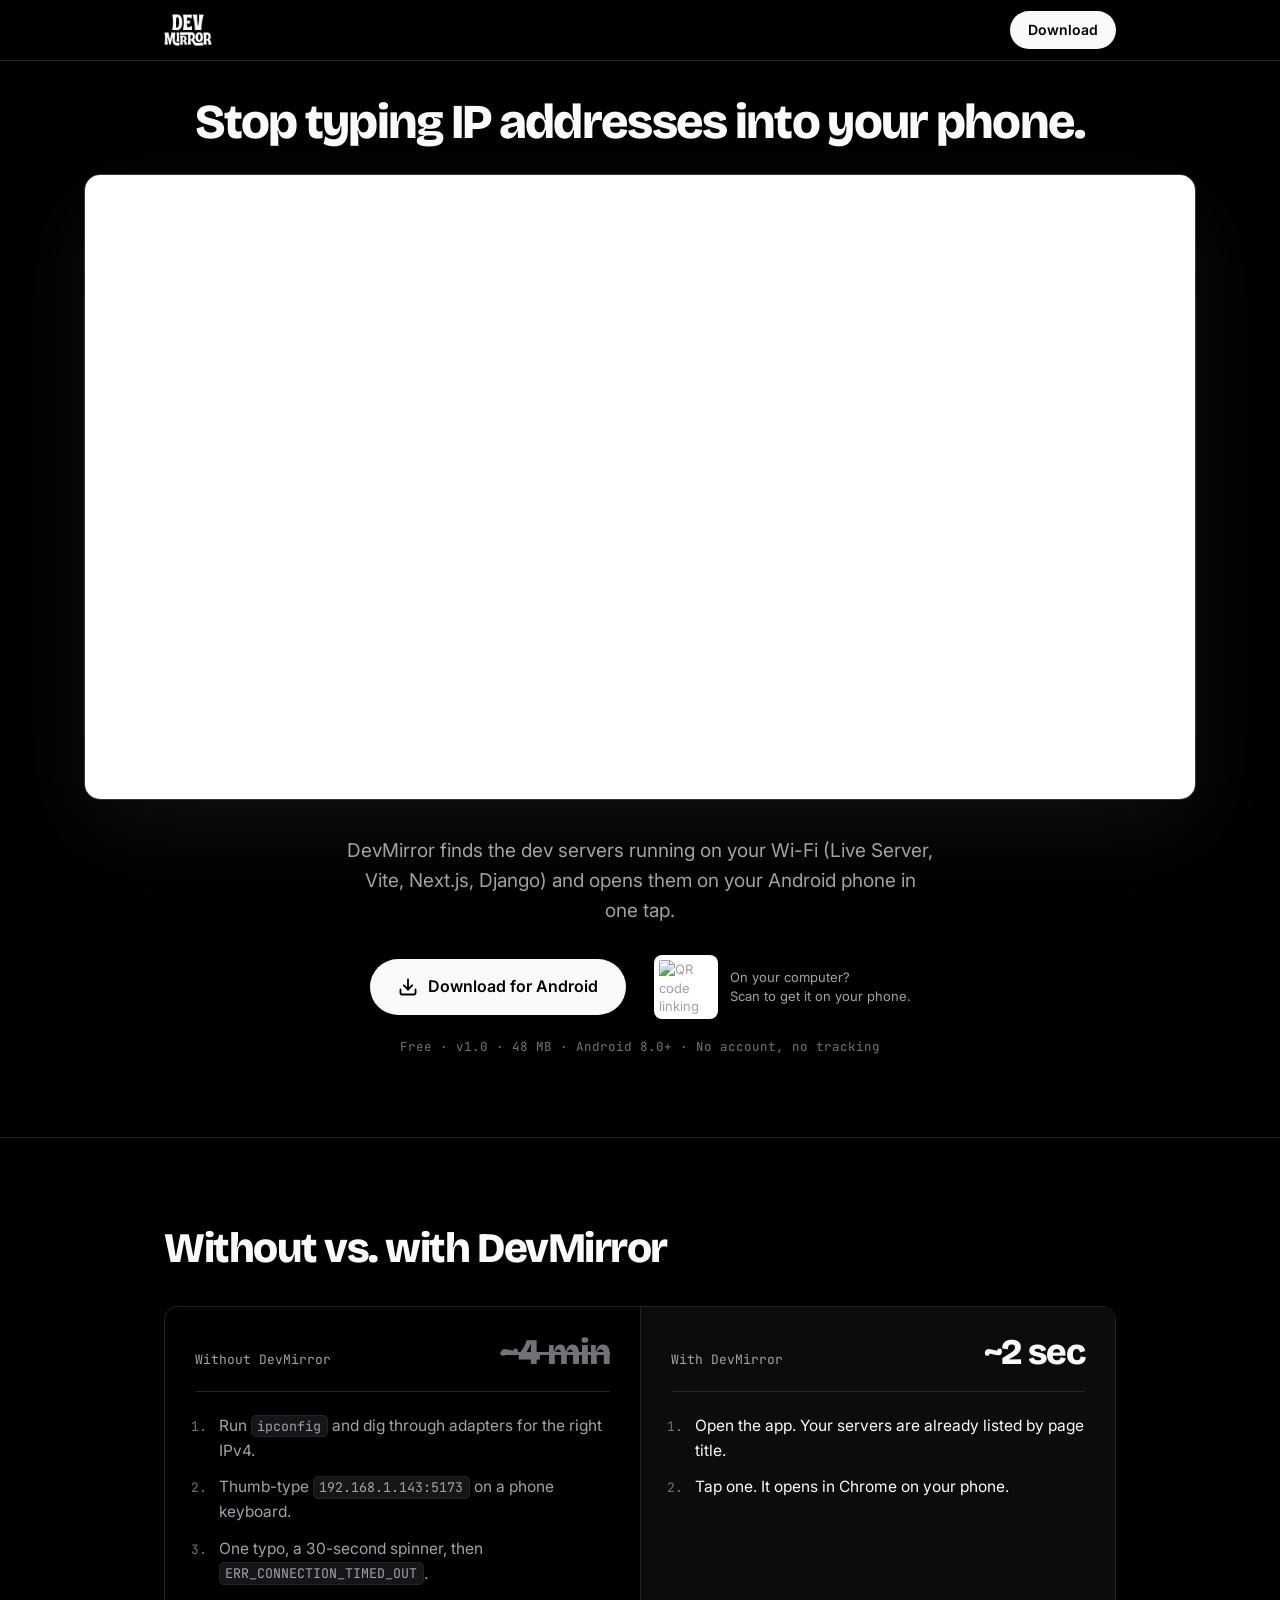
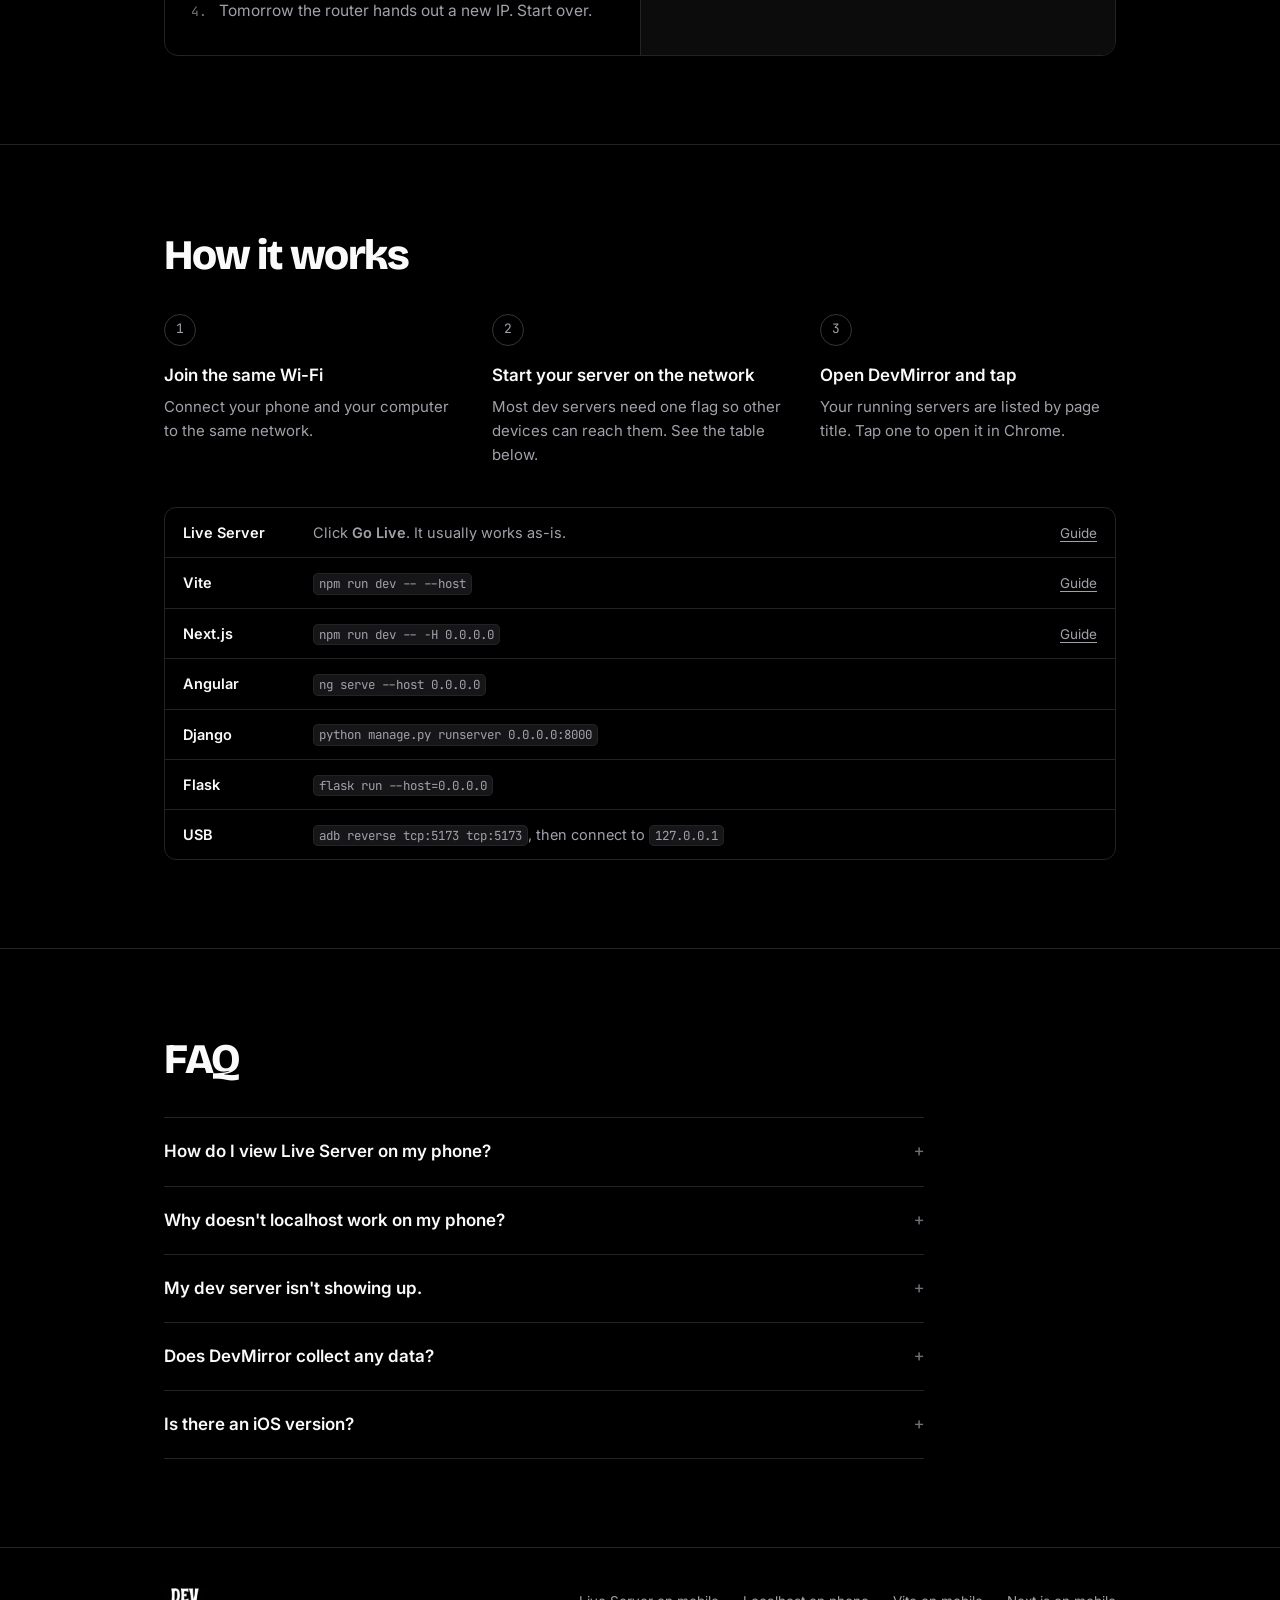
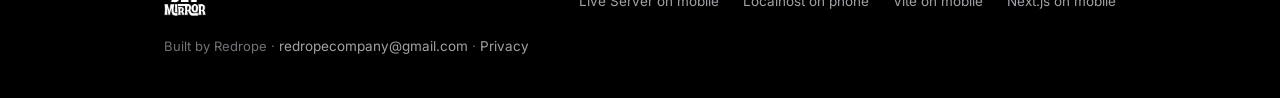
==== commit 25b119a1: "feat: add privacy policy page and update footer links across multiple pages" ====
--- a/website/index.html
+++ b/website/index.html
@@ -246,7 +246,7 @@
         <a href="vite-on-mobile/">Vite on mobile</a>
         <a href="nextjs-on-mobile/">Next.js on mobile</a>
       </nav>
-      <p class="footer-note">Built by Redrope &middot; <a href="mailto:redropecompany@gmail.com?subject=%5BDevMirror%5D%20Feedback">redropecompany@gmail.com</a></p>
+      <p class="footer-note">Built by Redrope &middot; <a href="mailto:redropecompany@gmail.com?subject=%5BDevMirror%5D%20Feedback">redropecompany@gmail.com</a> &middot; <a href="privacy/">Privacy</a></p>
     </div>
   </footer>
 
--- a/website/styles.css
+++ b/website/styles.css
@@ -234,7 +234,7 @@
 
 .answer { border: 1px solid var(--line-hi); border-radius: 14px; background: var(--surface); padding: 22px 26px; margin-bottom: 48px; }
 .answer-label { font-family: var(--font-mono); font-size: 12px; color: var(--dim); margin-bottom: 8px; }
-.answer ol { margin: 10px 0 0 20px; }
+.answer ol, .answer ul { margin: 10px 0 0 20px; }
 .answer li { margin-bottom: 6px; }
 
 .prose h2 { font-size: clamp(26px, 3.2vw, 32px); margin: 56px 0 16px; scroll-margin-top: 80px; }
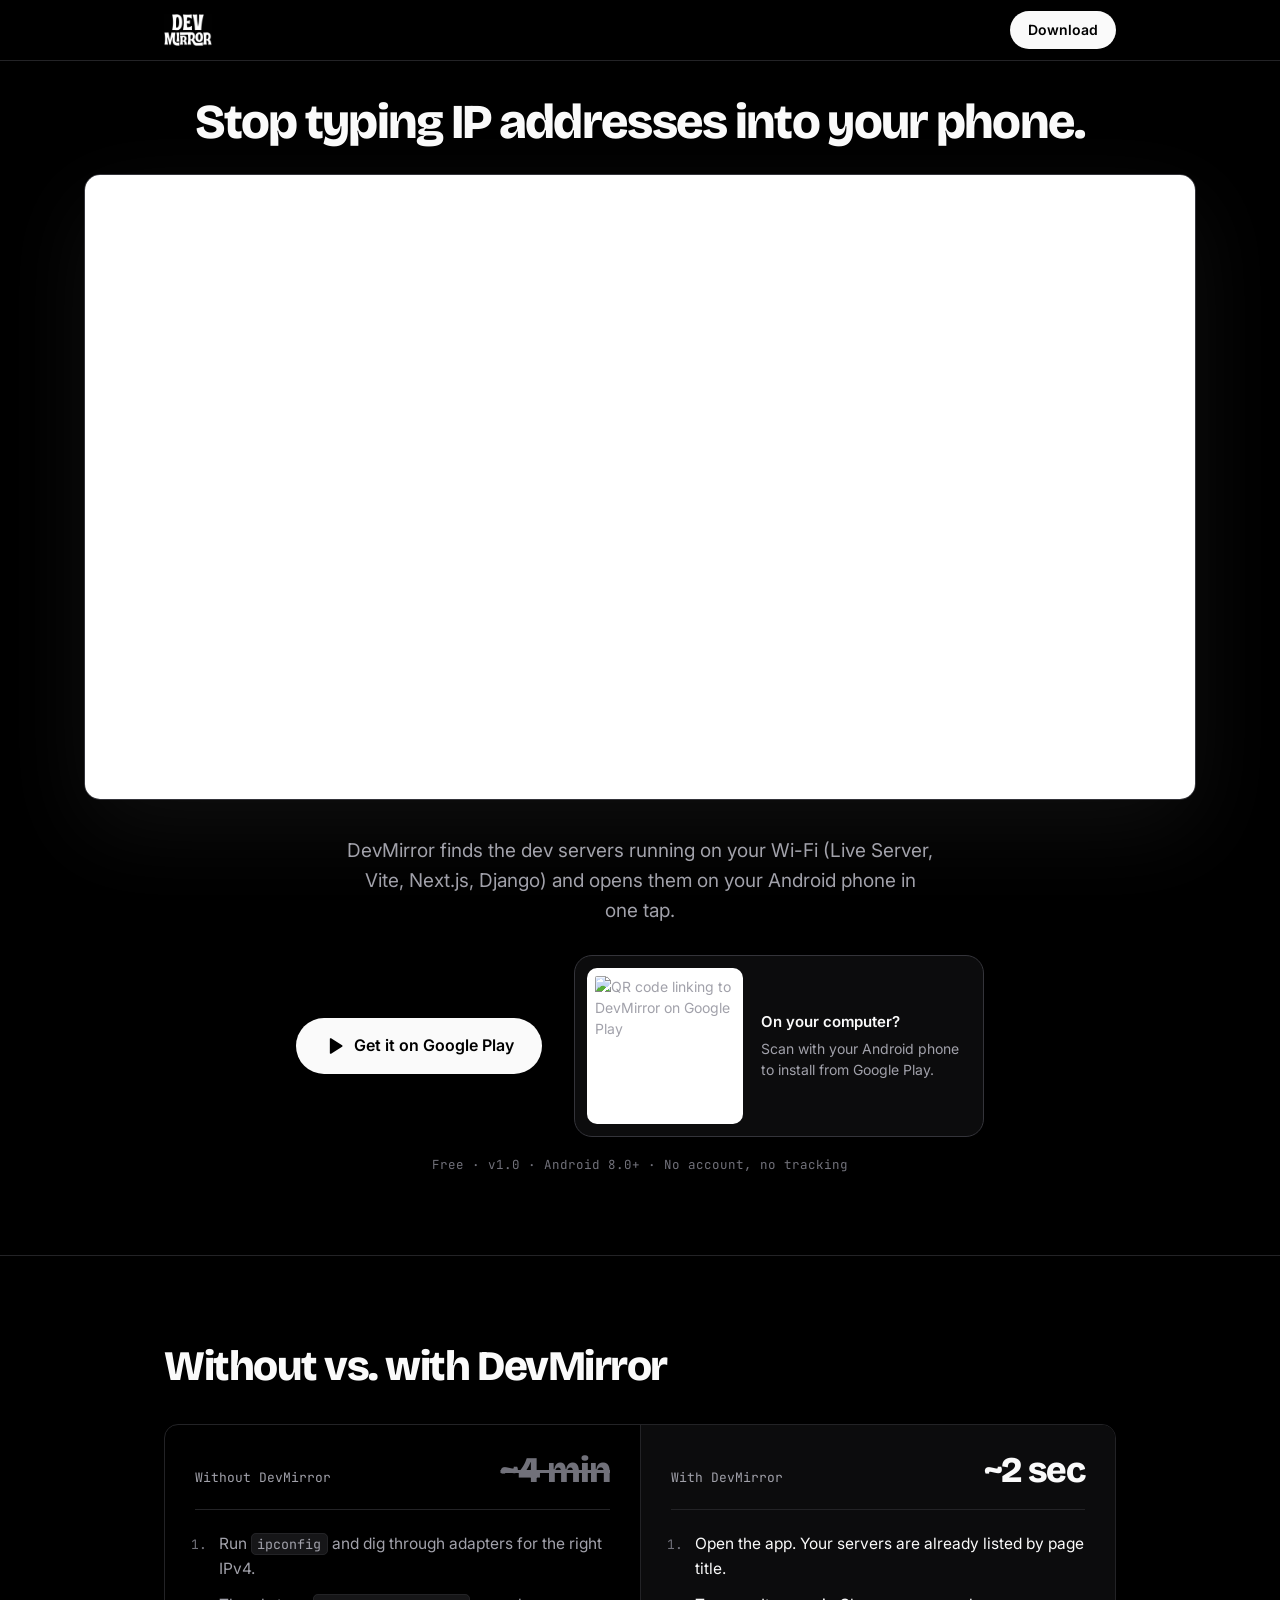
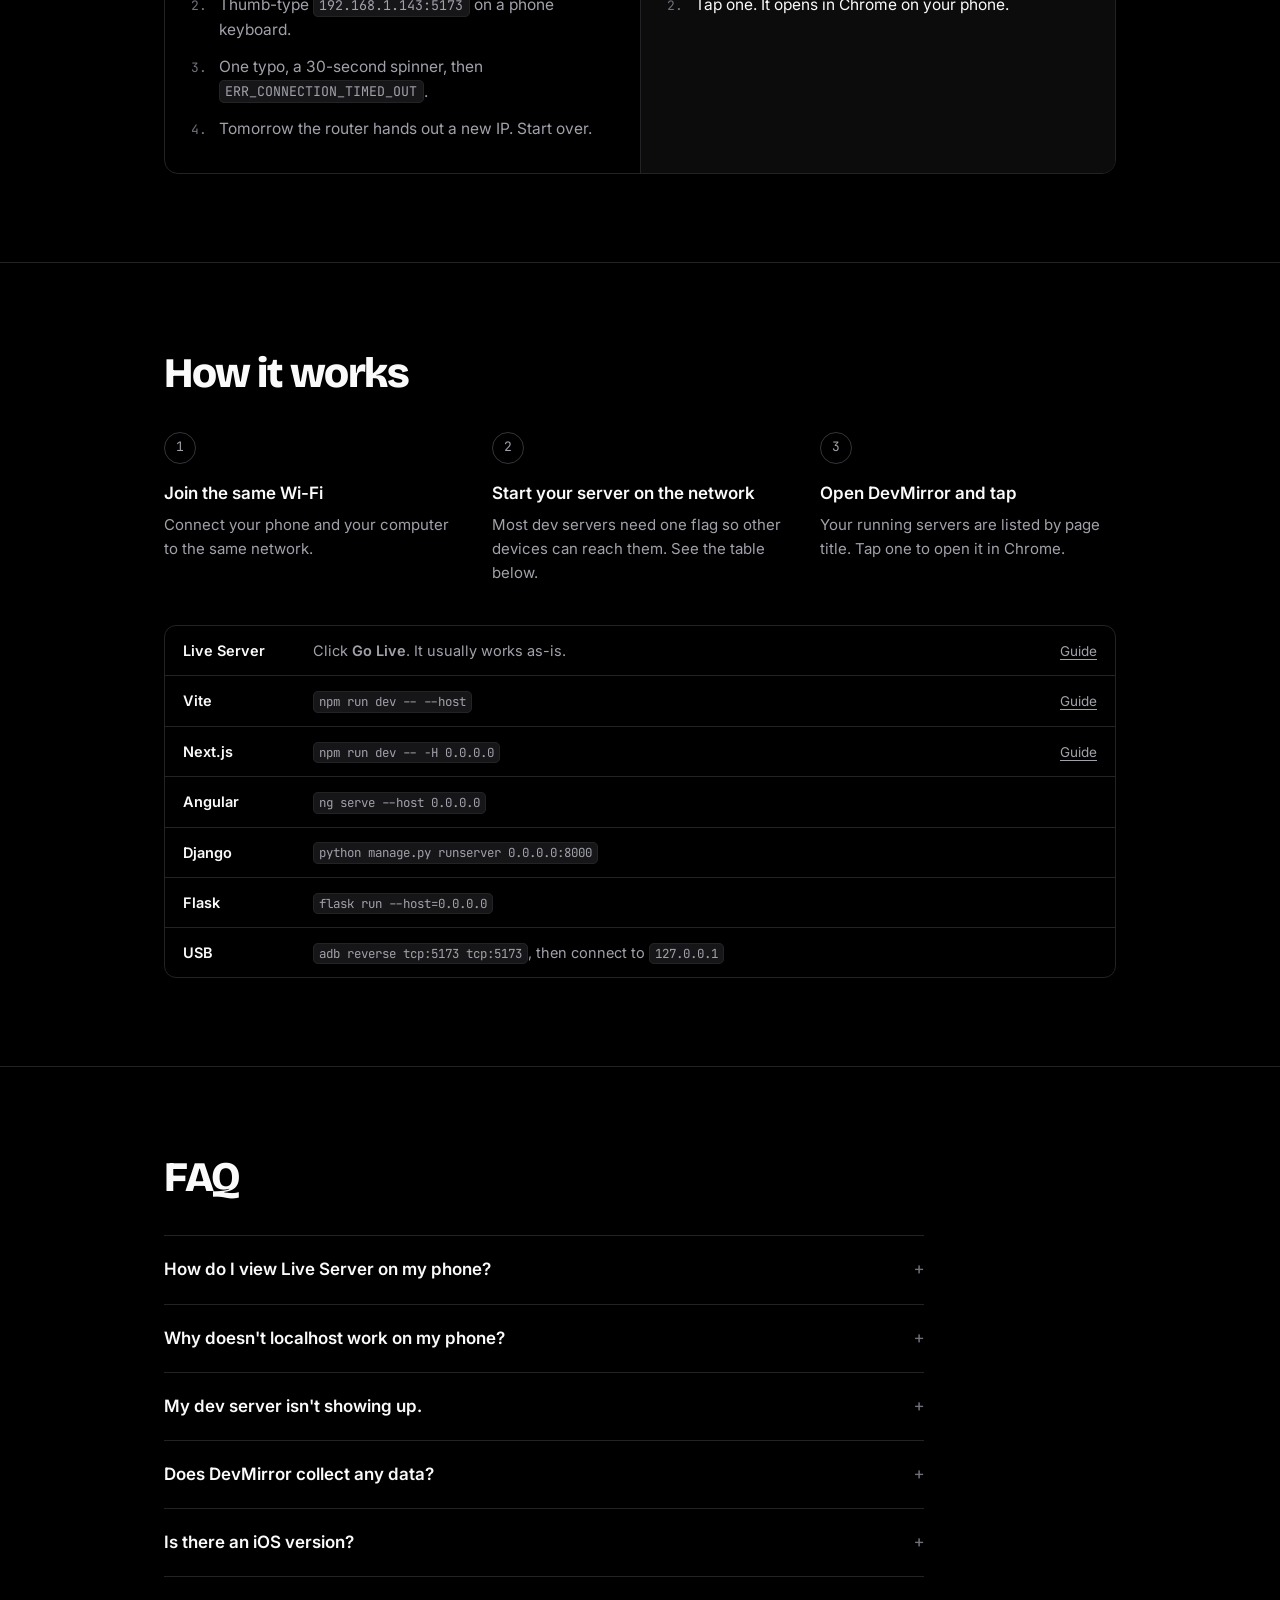
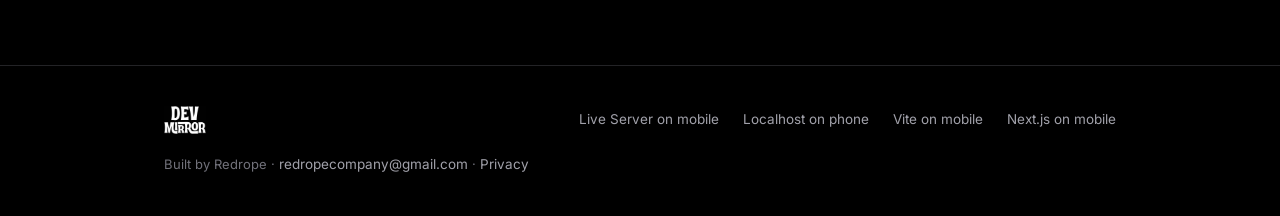
==== commit 1d8cd173: "feat: update download links to Google Play and enhance QR code functionality" ====
--- a/website/index.html
+++ b/website/index.html
@@ -29,6 +29,10 @@
   <link rel="preconnect" href="https://www.youtube-nocookie.com">
   <link href="https://fonts.googleapis.com/css2?family=Bricolage+Grotesque:opsz,wght@12..96,700;12..96,800&family=Inter:wght@400;500;600&family=JetBrains+Mono:wght@400;500&display=swap" rel="stylesheet">
   <link rel="stylesheet" href="styles.css">
+  <script>
+    // Android visitors just tap the Play button; everyone else also gets the QR code
+    if (/Android/i.test(navigator.userAgent)) document.documentElement.classList.add('is-android');
+  </script>
   <script type="application/ld+json">
   {
     "@context": "https://schema.org",
@@ -56,8 +60,7 @@
         "operatingSystem": "Android 8.0+",
         "applicationCategory": "DeveloperApplication",
         "softwareVersion": "1.0",
-        "fileSize": "48MB",
-        "downloadUrl": "https://devmirror.red-rope.in/DevMirror.apk",
+        "downloadUrl": "https://play.google.com/store/apps/details?id=com.devmirror.dev_mirror",
         "image": "https://devmirror.red-rope.in/logo.png",
         "url": "https://devmirror.red-rope.in/",
         "offers": { "@type": "Offer", "price": "0", "priceCurrency": "USD" },
@@ -131,16 +134,16 @@
         <p class="lead">DevMirror finds the dev servers running on your Wi-Fi (Live Server, Vite, Next.js, Django) and opens them on your Android phone in one tap.</p>
 
         <div class="get" id="get">
-          <a href="DevMirror.apk" download="DevMirror.apk" class="btn btn-lg">
-            <svg width="20" height="20" viewBox="0 0 24 24" fill="none" stroke="currentColor" stroke-width="2.2" stroke-linecap="round" stroke-linejoin="round" aria-hidden="true"><path d="M21 15v4a2 2 0 0 1-2 2H5a2 2 0 0 1-2-2v-4"/><polyline points="7 10 12 15 17 10"/><line x1="12" y1="15" x2="12" y2="3"/></svg>
-            Download for Android
+          <a href="https://play.google.com/store/apps/details?id=com.devmirror.dev_mirror" class="btn btn-lg" rel="noopener">
+            <svg width="20" height="20" viewBox="0 0 24 24" fill="currentColor" aria-hidden="true"><path d="M7 3.6v16.8a1 1 0 0 0 1.52.85l13.2-8.4a1 1 0 0 0 0-1.7L8.52 2.75A1 1 0 0 0 7 3.6z"/></svg>
+            Get it on Google Play
           </a>
           <div class="qr">
-            <img src="https://api.qrserver.com/v1/create-qr-code/?size=200x200&data=https%3A%2F%2Fdevmirror.red-rope.in%2F&margin=0&color=000000&bgcolor=ffffff" alt="QR code linking to devmirror.red-rope.in" width="64" height="64" loading="lazy">
-            <span>On your computer?<br>Scan to get it on your phone.</span>
+            <img src="https://api.qrserver.com/v1/create-qr-code/?size=280x280&data=https%3A%2F%2Fplay.google.com%2Fstore%2Fapps%2Fdetails%3Fid%3Dcom.devmirror.dev_mirror&margin=0&color=000000&bgcolor=ffffff" alt="QR code linking to DevMirror on Google Play" width="156" height="156" loading="lazy">
+            <span><strong>On your computer?</strong>Scan with your Android phone<br>to install from Google Play.</span>
           </div>
         </div>
-        <p class="specs">Free &middot; v1.0 &middot; 48 MB &middot; Android 8.0+ &middot; No account, no tracking</p>
+        <p class="specs">Free &middot; v1.0 &middot; Android 8.0+ &middot; No account, no tracking</p>
       </div>
     </section>
 
--- a/website/styles.css
+++ b/website/styles.css
@@ -110,9 +110,24 @@
   text-wrap: pretty;
 }
 
-.get { display: flex; align-items: center; justify-content: center; gap: 28px; }
-.qr { display: flex; align-items: center; gap: 12px; text-align: left; font-size: 13px; color: var(--muted); line-height: 1.45; }
-.qr img { width: 64px; height: 64px; background: #fff; padding: 5px; border-radius: 8px; image-rendering: pixelated; }
+.get { display: flex; align-items: center; justify-content: center; gap: 32px; }
+.qr {
+  display: flex;
+  align-items: center;
+  gap: 18px;
+  padding: 12px 24px 12px 12px;
+  border: 1px solid var(--line-hi);
+  border-radius: 18px;
+  background: var(--surface);
+  text-align: left;
+  font-size: 14px;
+  color: var(--muted);
+  line-height: 1.5;
+}
+.qr img { width: 156px; height: 156px; background: #fff; padding: 8px; border-radius: 10px; image-rendering: pixelated; }
+.qr strong { display: block; margin-bottom: 4px; color: var(--text); font-size: 15px; font-weight: 600; }
+/* Android visitors tap the Play button instead (class set in <head>) */
+.is-android .qr { display: none; }
 .specs { margin-top: 18px; font-family: var(--font-mono); font-size: 12.5px; color: var(--dim); }
 
 /* ── SECTIONS ── */
@@ -319,7 +334,7 @@
   .hero { padding: 28px 0 64px; }
   .hero h1 { margin-bottom: 22px; }
   .video { width: auto; margin: 0 -8px 28px; border-radius: 12px; }
-  .qr { display: none; }
+  .get { flex-direction: column; gap: 20px; }
   .get .btn { width: 100%; }
   .section { padding: 64px 0; }
   .steps { grid-template-columns: 1fr; gap: 24px; }
@@ -333,6 +348,7 @@
 
 @media (max-width: 480px) {
   .wrap { padding: 0 16px; }
+  .qr { flex-direction: column; gap: 14px; padding: 16px 20px 18px; text-align: center; }
   .brand img { height: 28px; }
   th, td { padding: 12px 14px; }
   .commands tr { display: grid; grid-template-columns: 1fr auto; }
